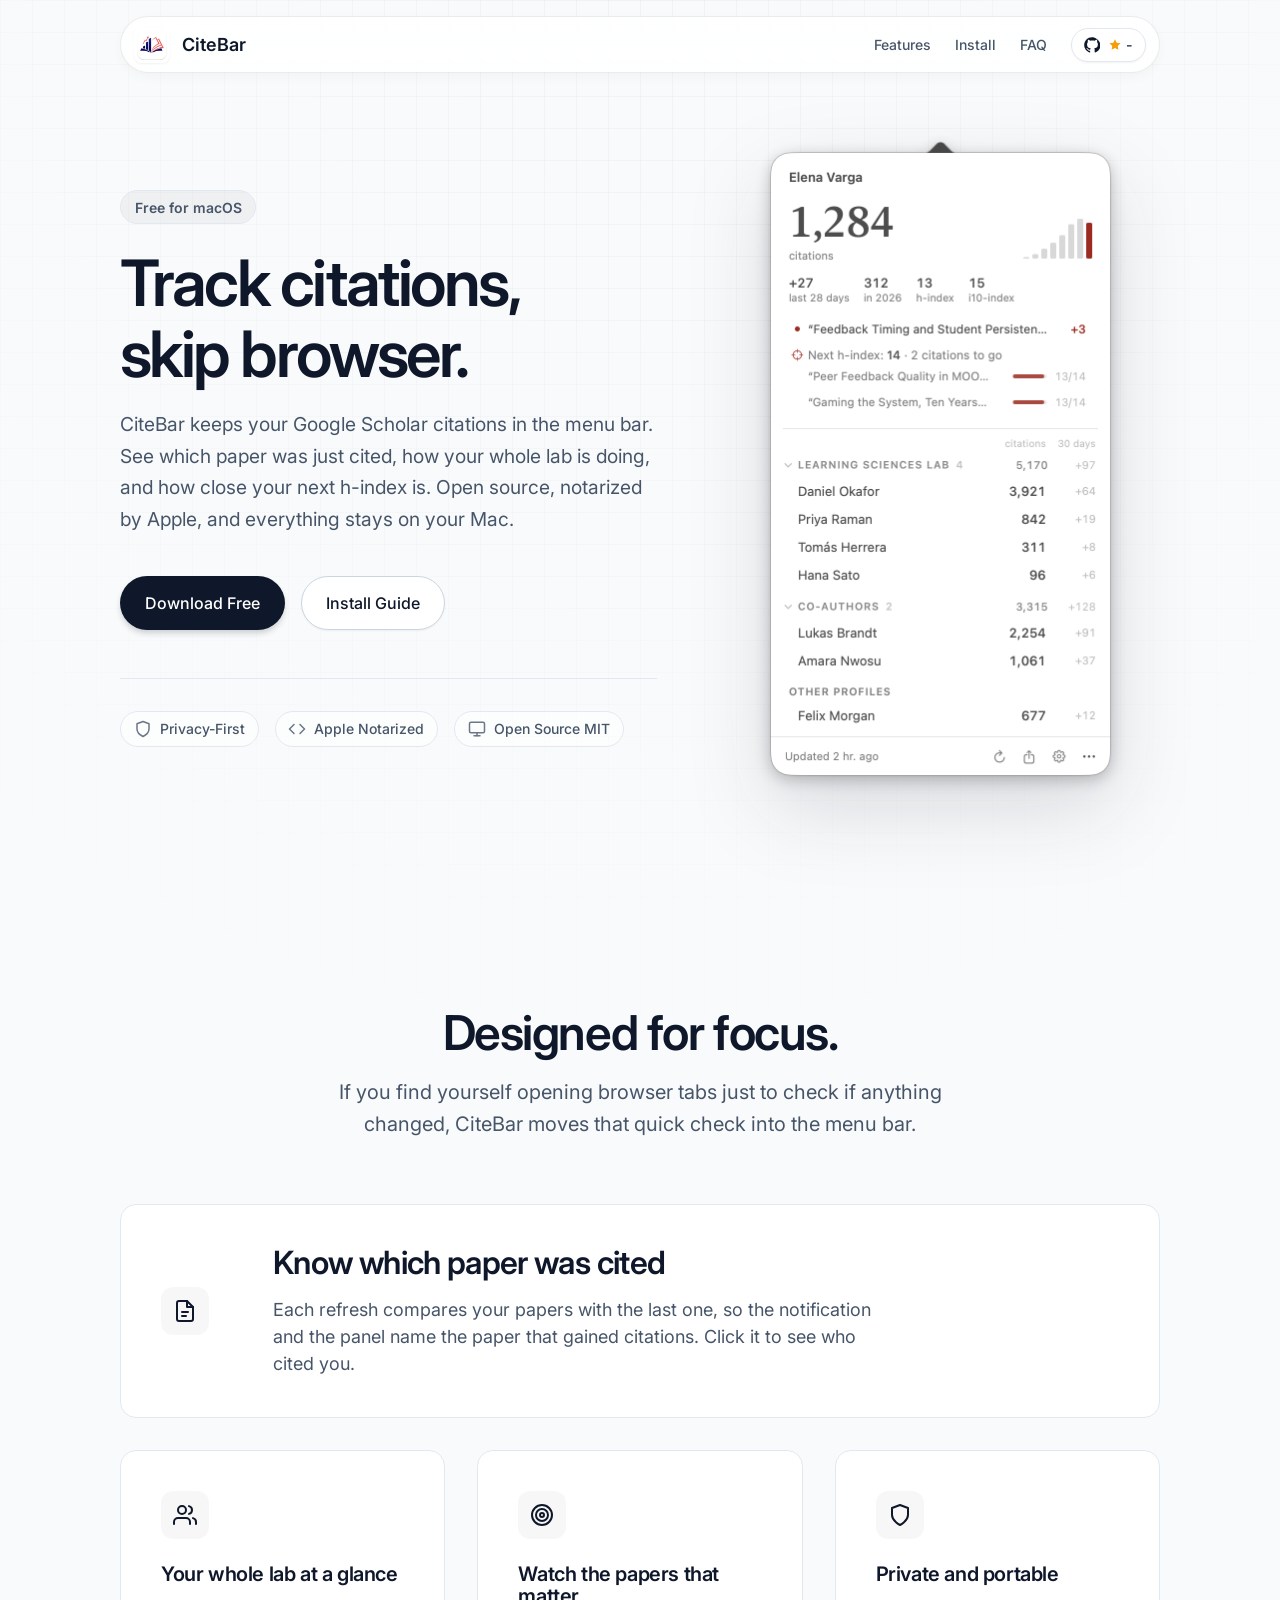
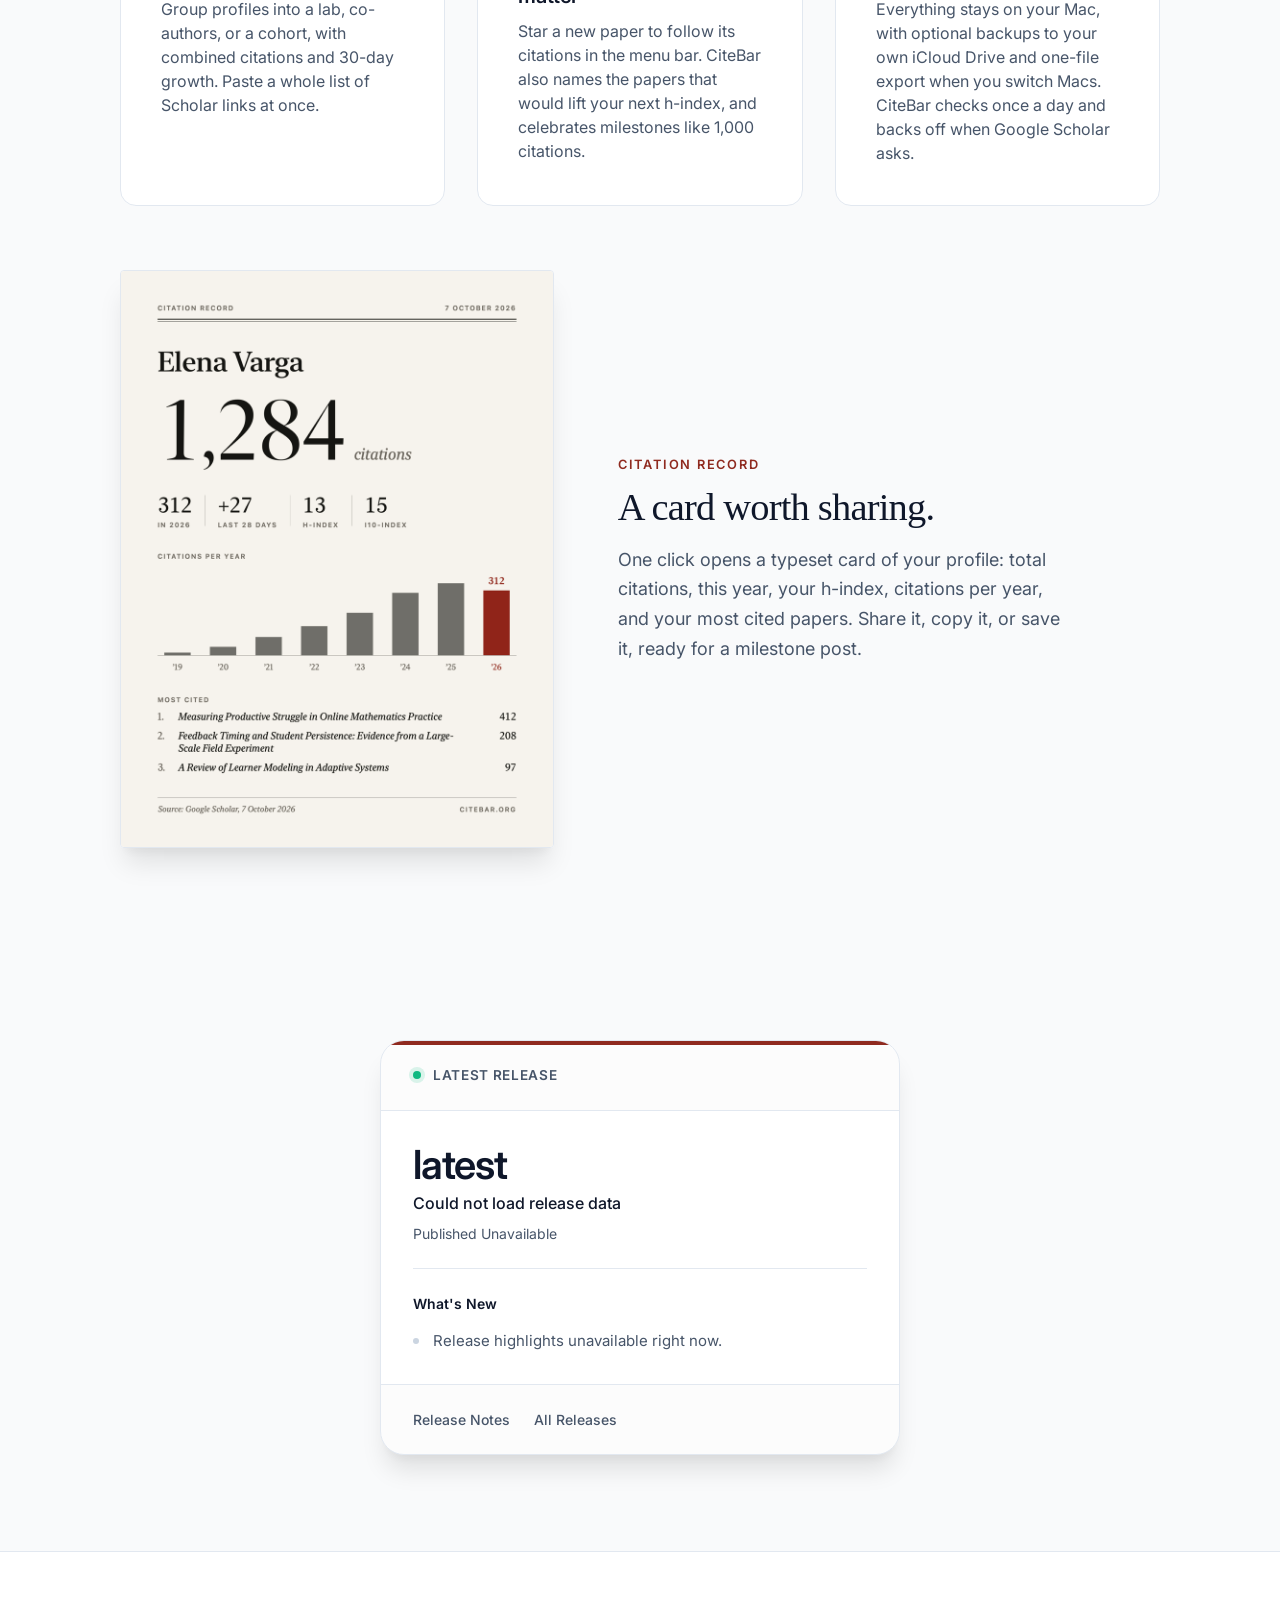
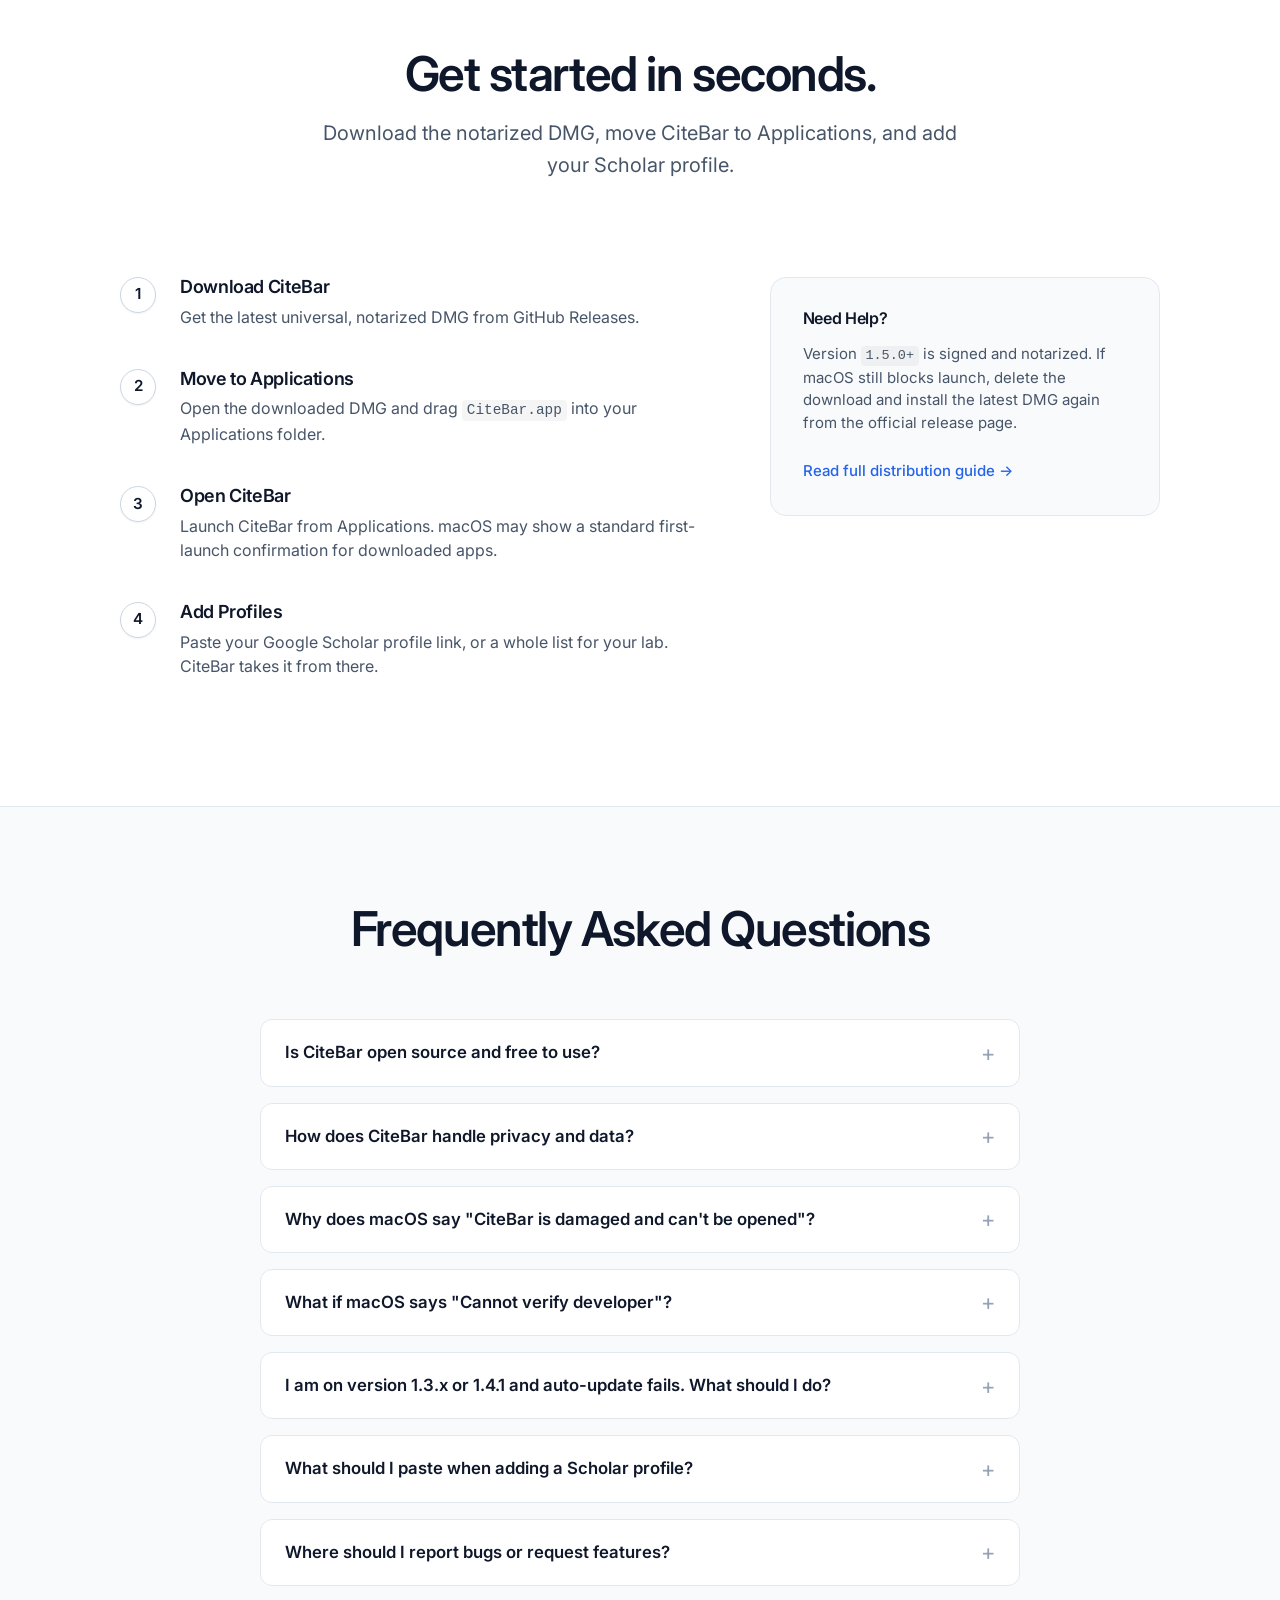
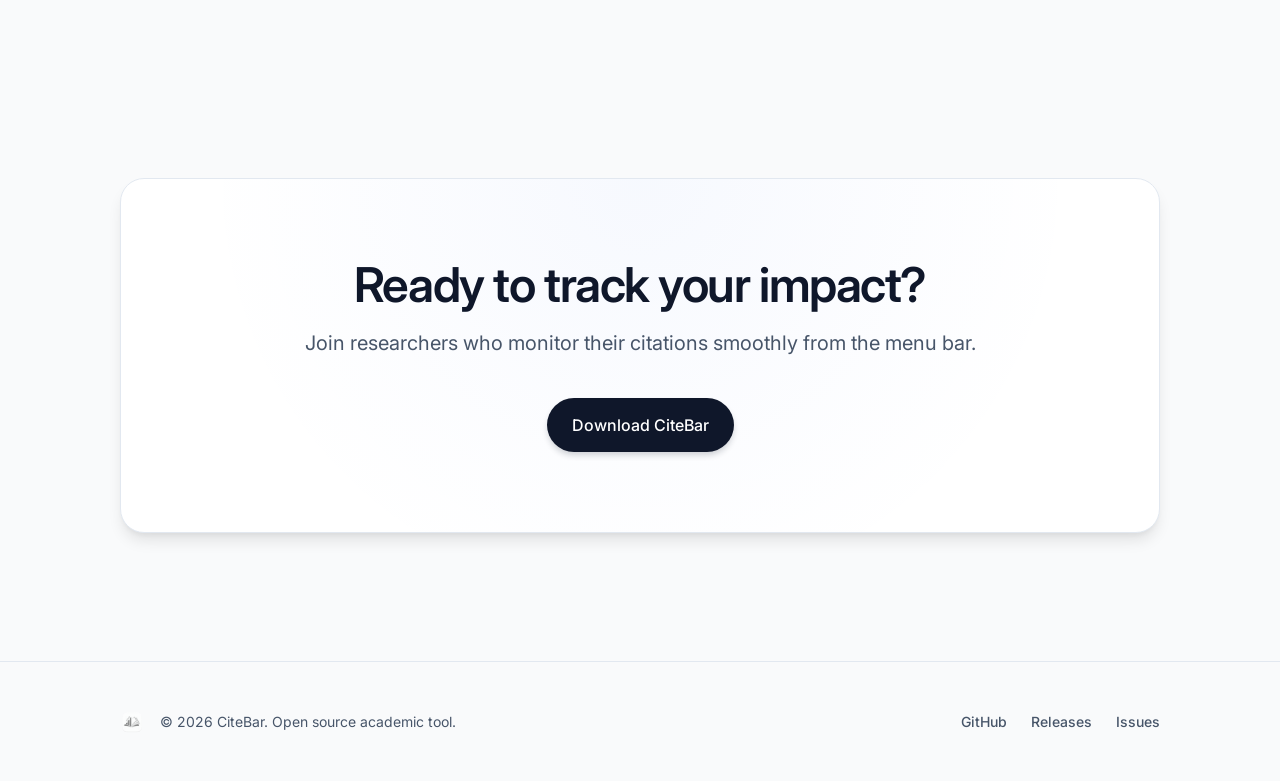
==== website/index.html @ 87c7cf8e "feat(papers): watch specific papers from a new Papers window Closes #20.  - Papers window (from the " ====
<!doctype html>
<html lang="en">
<head>
  <meta charset="utf-8">
  <meta name="viewport" content="width=device-width, initial-scale=1">
  <title>CiteBar | Google Scholar Citation Tracker for macOS</title>
  <meta name="description" content="CiteBar is a free, notarized macOS menu bar app for Google Scholar citations. See which paper was just cited, follow your whole lab, and watch your next h-index.">
  <meta name="keywords" content="CiteBar, Google Scholar, citation tracker, h-index, i10-index, macOS menu bar app, academic tool">
  <meta name="author" content="CiteBar Contributors">
  <meta name="robots" content="index,follow,max-image-preview:large">

  <!-- Google tag (gtag.js) -->
  <script async src="https://www.googletagmanager.com/gtag/js?id=G-MHC17M557L"></script>
  <script>
    window.dataLayer = window.dataLayer || [];
    function gtag(){dataLayer.push(arguments);}
    gtag('js', new Date());

    gtag('config', 'G-MHC17M557L');
  </script>

  <link rel="canonical" href="https://www.citebar.org/">

  <meta property="og:type" content="website">
  <meta property="og:title" content="CiteBar | Google Scholar Citation Tracker for macOS">
  <meta property="og:description" content="Your Google Scholar citations in the macOS menu bar: see which paper was just cited, follow your whole lab, and watch your next h-index. Free and open source.">
  <meta property="og:url" content="https://www.citebar.org/">
  <meta property="og:image" content="https://www.citebar.org/assets/logo-512.png">

  <meta name="twitter:card" content="summary_large_image">
  <meta name="twitter:title" content="CiteBar | Google Scholar Citation Tracker for macOS">
  <meta name="twitter:description" content="Your Google Scholar citations in the macOS menu bar: see which paper was just cited, follow your whole lab, and watch your next h-index. Free and open source.">
  <meta name="twitter:image" content="https://www.citebar.org/assets/logo-512.png">

  <link rel="icon" type="image/png" sizes="32x32" href="assets/logo-128.png">
  <link rel="apple-touch-icon" sizes="180x180" href="assets/logo-256.png">
  <link rel="manifest" href="site.webmanifest">

  <link rel="preconnect" href="https://fonts.googleapis.com">
  <link rel="preconnect" href="https://fonts.gstatic.com" crossorigin>
  <link href="https://fonts.googleapis.com/css2?family=Inter:wght@400;500;600;700&display=swap" rel="stylesheet">
  <link rel="stylesheet" href="styles.css">

  <script type="application/ld+json">
  {
    "@context": "https://schema.org",
    "@type": "SoftwareApplication",
    "name": "CiteBar",
    "applicationCategory": "BusinessApplication",
    "operatingSystem": "macOS 13.0+",
    "description": "A free, notarized macOS menu bar app for Google Scholar citations: per-paper citation alerts, lab groups, h-index progress, and a shareable citation record.",
    "softwareVersion": "Dynamic (latest release)",
    "downloadUrl": "https://github.com/hichipli/CiteBar/releases/latest",
    "offers": {
      "@type": "Offer",
      "price": "0",
      "priceCurrency": "USD"
    },
    "url": "https://www.citebar.org/",
    "sameAs": [
      "https://github.com/hichipli/CiteBar"
    ]
  }
  </script>

  <script type="application/ld+json">
  {
    "@context": "https://schema.org",
    "@type": "FAQPage",
    "mainEntity": [
      {
        "@type": "Question",
        "name": "Is CiteBar open source and free to use?",
        "acceptedAnswer": {
          "@type": "Answer",
          "text": "Yes. CiteBar is open source under the MIT License and free to use."
        }
      },
      {
        "@type": "Question",
        "name": "How does CiteBar handle privacy and data?",
        "acceptedAnswer": {
          "@type": "Answer",
          "text": "Current releases store settings and citation history locally on your Mac and do not send telemetry to CiteBar servers."
        }
      },
      {
        "@type": "Question",
        "name": "Why does macOS show 'CiteBar is damaged and can't be opened'?",
        "acceptedAnswer": {
          "@type": "Answer",
        "text": "CiteBar 1.5.0 and later are signed with Apple Developer ID and notarized by Apple. If you see this warning, delete the download and install the latest release from the official GitHub Releases page."
        }
      },
      {
        "@type": "Question",
        "name": "What if macOS says 'Cannot verify developer'?",
        "acceptedAnswer": {
          "@type": "Answer",
        "text": "Current releases should show a verified Developer ID prompt. If macOS cannot verify the developer, make sure you downloaded version 1.5.0 or later from the official GitHub Releases page."
        }
      },
      {
        "@type": "Question",
        "name": "What if I am on 1.3.x or 1.4.1 and auto-update fails?",
        "acceptedAnswer": {
          "@type": "Answer",
        "text": "Manually install the latest DMG once. After moving to a current release, automatic updates should work normally."
        }
      },
      {
        "@type": "Question",
        "name": "What should I paste when adding a Scholar profile?",
        "acceptedAnswer": {
          "@type": "Answer",
          "text": "Paste the full public Google Scholar profile URL. It can be your profile or any other public profile you want to track. Display name is optional and can be filled automatically."
        }
      },
      {
        "@type": "Question",
        "name": "Where should I report bugs or request features?",
        "acceptedAnswer": {
          "@type": "Answer",
          "text": "Use GitHub Issues at https://github.com/hichipli/CiteBar/issues/new/choose and include macOS version, CiteBar version, and screenshots when possible."
        }
      }
    ]
  }
  </script>
</head>
<body data-owner="hichipli" data-repo="CiteBar">

  <header class="site-header">
    <div class="header-container">
      <a class="brand" href="#top" aria-label="CiteBar home">
        <img src="assets/logo-128.png" alt="CiteBar logo" width="36" height="36">
        <span class="brand-text">CiteBar</span>
      </a>
      <nav class="site-nav" aria-label="Primary">
        <a class="nav-link" href="#features">Features</a>
        <a class="nav-link" href="#install">Install</a>
        <a class="nav-link" href="#faq">FAQ</a>
        <a id="github-stars" class="github-stars" href="https://github.com/hichipli/CiteBar" target="_blank" rel="noreferrer" aria-label="GitHub stars">
          <svg class="github-icon" viewBox="0 0 24 24" aria-hidden="true" focusable="false">
            <path d="M12 .3C5.5.3.3 5.6.3 12.1c0 5.2 3.4 9.6 8.1 11.2.6.1.8-.3.8-.6v-2.2c-3.3.7-4-1.6-4-1.6-.5-1.4-1.3-1.7-1.3-1.7-1.1-.8.1-.8.1-.8 1.2.1 1.9 1.3 1.9 1.3 1.1 1.8 2.8 1.3 3.5 1 .1-.8.4-1.3.8-1.6-2.7-.3-5.6-1.4-5.6-6.2 0-1.4.5-2.5 1.3-3.4-.1-.3-.6-1.6.1-3.3 0 0 1.1-.4 3.5 1.3 1-.3 2.1-.4 3.2-.4s2.1.1 3.2.4c2.4-1.7 3.5-1.3 3.5-1.3.7 1.7.2 3 .1 3.3.8.9 1.3 2 1.3 3.4 0 4.8-2.9 5.9-5.6 6.2.4.4.8 1.1.8 2.2v3.2c0 .3.2.7.8.6 4.7-1.6 8.1-6 8.1-11.2C23.7 5.6 18.4.3 12 .3z"></path>
          </svg>
          <span class="stars-pill" aria-hidden="true">
            <svg class="star-icon" viewBox="0 0 24 24" focusable="false">
              <path d="M12 2.25l2.92 5.92 6.54.95-4.73 4.61 1.12 6.52L12 17.17l-5.85 3.08 1.12-6.52L2.54 9.12l6.54-.95L12 2.25z"></path>
            </svg>
            <strong id="github-stars-count">...</strong>
          </span>
        </a>
      </nav>
    </div>
  </header>

  <main id="top">
    <section class="hero section">
      <div class="section-inner">
        <div class="hero-inner">
          <div class="hero-content reveal">
            <div class="hero-badge">Free for macOS</div>
            <h1>Track citations,<br>skip browser.</h1>
            <p class="subhead">
              CiteBar keeps your Google Scholar citations in the menu bar. See which paper was just cited,
              how your whole lab is doing, and how close your next h-index is.
              Open source, notarized by Apple, and everything stays on your Mac.
            </p>
            <div class="hero-actions">
              <a id="download-button" class="btn btn-primary" href="https://github.com/hichipli/CiteBar/releases/latest">Download Free</a>
              <a class="btn btn-secondary" href="#install">Install Guide</a>
            </div>
            
            <div class="trust-indicators">
              <div class="trust-item">
                <svg viewBox="0 0 24 24" fill="none" stroke="currentColor" stroke-width="2" stroke-linecap="round" stroke-linejoin="round"><path d="M12 22s8-4 8-10V5l-8-3-8 3v7c0 6 8 10 8 10z"></path></svg>
                <span>Privacy-First</span>
              </div>
              <div class="trust-item">
                <svg viewBox="0 0 24 24" fill="none" stroke="currentColor" stroke-width="2" stroke-linecap="round" stroke-linejoin="round"><polyline points="16 18 22 12 16 6"></polyline><polyline points="8 6 2 12 8 18"></polyline></svg>
                <span>Apple Notarized</span>
              </div>
              <div class="trust-item">
                <svg viewBox="0 0 24 24" fill="none" stroke="currentColor" stroke-width="2" stroke-linecap="round" stroke-linejoin="round"><rect x="2" y="3" width="20" height="14" rx="2" ry="2"></rect><line x1="8" y1="21" x2="16" y2="21"></line><line x1="12" y1="17" x2="12" y2="21"></line></svg>
                <span>Open Source MIT</span>
              </div>
            </div>
          </div>

          <figure class="hero-shot reveal">
            <img src="assets/panel.png" width="411" height="694" alt="The CiteBar panel under the menu bar: a profile with 1,284 citations, citations per year, a newly cited paper, the two papers that would lift the h-index to 14, and a lab group with combined citations.">
          </figure>
        </div>
      </div>
    </section>

    <!-- features -->
    <section id="features" class="section">
      <div class="section-inner">
        <div class="section-header reveal">
          <h2 class="section-title">Designed for focus.</h2>
          <p class="section-desc">If you find yourself opening browser tabs just to check if anything changed, CiteBar moves that quick check into the menu bar.</p>
        </div>

        <div class="feature-grid">
          <div class="feature-box primary reveal">
            <div class="feature-icon">
              <svg viewBox="0 0 24 24" fill="none" stroke="currentColor" stroke-width="2" stroke-linecap="round" stroke-linejoin="round"><path d="M14 2H6a2 2 0 0 0-2 2v16a2 2 0 0 0 2 2h12a2 2 0 0 0 2-2V8z"></path><polyline points="14 2 14 8 20 8"></polyline><line x1="9" y1="13" x2="15" y2="13"></line><line x1="9" y1="17" x2="13" y2="17"></line></svg>
            </div>
            <div>
              <h3>Know which paper was cited</h3>
              <p>Each refresh compares your papers with the last one, so the notification and the panel name the paper that gained citations. Click it to see who cited you.</p>
            </div>
          </div>
          <div class="feature-box reveal">
            <div class="feature-icon">
              <svg viewBox="0 0 24 24" fill="none" stroke="currentColor" stroke-width="2" stroke-linecap="round" stroke-linejoin="round"><path d="M17 21v-2a4 4 0 0 0-4-4H5a4 4 0 0 0-4 4v2"></path><circle cx="9" cy="7" r="4"></circle><path d="M23 21v-2a4 4 0 0 0-3-3.87"></path><path d="M16 3.13a4 4 0 0 1 0 7.75"></path></svg>
            </div>
            <h3>Your whole lab at a glance</h3>
            <p>Group profiles into a lab, co-authors, or a cohort, with combined citations and 30-day growth. Paste a whole list of Scholar links at once.</p>
          </div>
          <div class="feature-box reveal">
            <div class="feature-icon">
              <svg viewBox="0 0 24 24" fill="none" stroke="currentColor" stroke-width="2" stroke-linecap="round" stroke-linejoin="round"><circle cx="12" cy="12" r="10"></circle><circle cx="12" cy="12" r="6"></circle><circle cx="12" cy="12" r="2"></circle></svg>
            </div>
            <h3>Watch the papers that matter</h3>
            <p>Star a new paper to follow its citations in the menu bar. CiteBar also names the papers that would lift your next h-index, and celebrates milestones like 1,000 citations.</p>
          </div>
          <div class="feature-box reveal">
            <div class="feature-icon">
              <svg viewBox="0 0 24 24" fill="none" stroke="currentColor" stroke-width="2" stroke-linecap="round" stroke-linejoin="round"><path d="M12 22s8-4 8-10V5l-8-3-8 3v7c0 6 8 10 8 10z"></path></svg>
            </div>
            <h3>Private and portable</h3>
            <p>Everything stays on your Mac, with optional backups to your own iCloud Drive and one-file export when you switch Macs. CiteBar checks once a day and backs off when Google Scholar asks.</p>
          </div>
        </div>

        <div class="showcase reveal">
          <img class="showcase-card" src="assets/stats-card.png" width="900" height="1200" alt="A Citation Record card: 1,284 citations, 312 in 2026, h-index 13, a citations-per-year chart, and the three most cited papers.">
          <div class="showcase-text">
            <p class="showcase-label">Citation Record</p>
            <h3>A card worth sharing.</h3>
            <p>One click opens a typeset card of your profile: total citations, this year, your h-index, citations per year, and your most cited papers. Share it, copy it, or save it, ready for a milestone post.</p>
          </div>
        </div>
      </div>
    </section>

    <!-- release -->
    <section id="release" class="section">
      <div class="section-inner release-section">
        <aside class="release-card reveal" aria-live="polite">
          <div class="card-header">
            <div class="status-dot"></div>
            <p class="card-label">Latest Release</p>
          </div>
          <div class="card-body">
            <h2 id="release-version" class="release-version">Loading...</h2>
            <p id="release-title" class="release-title">Fetching latest release notes...</p>
            <p class="release-date">Published <time id="release-date">Checking...</time></p>
            
            <div class="divider"></div>
            
            <p class="card-subtitle">What's New</p>
            <ul id="release-highlights" class="release-highlights">
              <li>Loading release highlights...</li>
            </ul>
          </div>
          <div class="card-footer">
            <a id="release-notes-link" class="link-muted" href="https://github.com/hichipli/CiteBar/releases/latest" target="_blank" rel="noreferrer">Release Notes</a>
            <a id="release-history-link" class="link-muted" href="https://github.com/hichipli/CiteBar/releases" target="_blank" rel="noreferrer">All Releases</a>
          </div>
        </aside>
      </div>
    </section>

    <!-- install -->
    <section id="install" class="section section-gray">
      <div class="section-inner">
        <div class="section-header reveal">
          <h2 class="section-title">Get started in seconds.</h2>
          <p class="section-desc">Download the notarized DMG, move CiteBar to Applications, and add your Scholar profile.</p>
        </div>

        <div class="install-container reveal">
          <div class="install-steps">
            <div class="step">
              <div class="step-num">1</div>
              <div class="step-content">
                <h4>Download CiteBar</h4>
                <p>Get the latest universal, notarized DMG from GitHub Releases.</p>
              </div>
            </div>
            <div class="step">
              <div class="step-num">2</div>
              <div class="step-content">
                <h4>Move to Applications</h4>
                <p>Open the downloaded DMG and drag <code>CiteBar.app</code> into your Applications folder.</p>
              </div>
            </div>
            <div class="step">
              <div class="step-num">3</div>
              <div class="step-content">
                <h4>Open CiteBar</h4>
                <p>Launch CiteBar from Applications. macOS may show a standard first-launch confirmation for downloaded apps.</p>
              </div>
            </div>
            <div class="step">
              <div class="step-num">4</div>
              <div class="step-content">
                <h4>Add Profiles</h4>
                <p>Paste your Google Scholar profile link, or a whole list for your lab. CiteBar takes it from there.</p>
              </div>
            </div>
          </div>
          
          <div class="install-help">
            <h4>Need Help?</h4>
            <p>Version <code>1.5.0+</code> is signed and notarized. If macOS still blocks launch, delete the download and install the latest DMG again from the official release page.</p>
            <a href="https://github.com/hichipli/CiteBar/blob/main/DISTRIBUTION.md" target="_blank" rel="noreferrer" class="link-arrow">Read full distribution guide <span>→</span></a>
          </div>
        </div>
      </div>
    </section>

    <!-- faq -->
    <section id="faq" class="section">
      <div class="section-inner">
        <div class="section-header reveal">
          <h2 class="section-title">Frequently Asked Questions</h2>
        </div>
        
        <div class="faq-list reveal">
          <details class="faq-item" name="faq">
            <summary>Is CiteBar open source and free to use?</summary>
            <div class="faq-content">
              <p>Yes. CiteBar is completely open source on <a href="https://github.com/hichipli/CiteBar" target="_blank" rel="noreferrer">GitHub</a> under the MIT License, and it is free to use forever.</p>
            </div>
          </details>

          <details class="faq-item" name="faq">
            <summary>How does CiteBar handle privacy and data?</summary>
            <div class="faq-content">
              <p>Your data stays on your device. Settings and citation history are stored locally on your Mac, and the app never sends telemetry or tracking data to any CiteBar servers.</p>
            </div>
          </details>

          <details class="faq-item" name="faq">
            <summary>Why does macOS say "CiteBar is damaged and can't be opened"?</summary>
            <div class="faq-content">
              <p>CiteBar <code>1.5.0+</code> is signed with Apple Developer ID and notarized by Apple. If you see this warning on a current release, delete the downloaded DMG and install the latest release again from the official GitHub Releases page. Older pre-<code>1.5.0</code> builds may show this warning on newer macOS versions.</p>
            </div>
          </details>

          <details class="faq-item" name="faq">
            <summary>What if macOS says "Cannot verify developer"?</summary>
            <div class="faq-content">
              <p>Current releases should show a verified Developer ID prompt. If macOS cannot verify the developer, make sure you downloaded CiteBar <code>1.5.0+</code> from the official GitHub Releases page.</p>
            </div>
          </details>

          <details class="faq-item" name="faq">
            <summary>I am on version 1.3.x or 1.4.1 and auto-update fails. What should I do?</summary>
            <div class="faq-content">
              <p>Manually download and install the latest DMG from GitHub this one time. After you have upgraded to a current release, the in-app automatic update feature should work normally for future releases.</p>
            </div>
          </details>

          <details class="faq-item" name="faq">
            <summary>What should I paste when adding a Scholar profile?</summary>
            <div class="faq-content">
              <p>Paste the full, public Google Scholar profile URL. For example: <code>https://scholar.google.com/citations?user=XXXXXXX</code>. It can be your own profile or any other public profile you wish to track.</p>
            </div>
          </details>

          <details class="faq-item" name="faq">
            <summary>Where should I report bugs or request features?</summary>
            <div class="faq-content">
              <p>Please use <a href="https://github.com/hichipli/CiteBar/issues/new/choose" target="_blank" rel="noreferrer">GitHub Issues</a> to report any problems or suggest new ideas. Be sure to include your macOS version and CiteBar version when reporting bugs.</p>
            </div>
          </details>
        </div>
      </div>
    </section>

    <section class="cta-section reveal">
      <div class="section-inner">
        <div class="cta-inner">
          <h2>Ready to track your impact?</h2>
          <p>Join researchers who monitor their citations smoothly from the menu bar.</p>
          <a id="download-button-secondary" class="btn btn-primary" href="https://github.com/hichipli/CiteBar/releases/latest">Download CiteBar</a>
        </div>
      </div>
    </section>
  </main>

  <footer class="site-footer">
    <div class="footer-inner">
      <div class="footer-left">
        <img src="assets/logo-128.png" alt="" width="24" height="24">
        <p>© <span id="year"></span> CiteBar. Open source academic tool.</p>
      </div>
      <div class="footer-links">
        <a href="https://github.com/hichipli/CiteBar" target="_blank" rel="noreferrer">GitHub</a>
        <a href="https://github.com/hichipli/CiteBar/releases" target="_blank" rel="noreferrer">Releases</a>
        <a href="https://github.com/hichipli/CiteBar/issues" target="_blank" rel="noreferrer">Issues</a>
      </div>
    </div>
  </footer>

  <script src="app.js" defer></script>
</body>
</html>
---- website/styles.css ----
:root {
  --bg-base: #f9fafb;
  --bg-surface: #ffffff;
  --bg-surface-hover: #f1f5f9;
  
  --text-primary: #0f172a;
  --text-secondary: #475569;
  --text-tertiary: #94a3b8;
  
  --border: #e2e8f0;
  --border-strong: #cbd5e1;
  
  --accent: #0f172a;
  --accent-hover: #334155;
  --accent-blue: #2563eb;
  
  --shadow-sm: 0 1px 2px 0 rgba(0, 0, 0, 0.05);
  --shadow-md: 0 4px 6px -1px rgba(0, 0, 0, 0.1), 0 2px 4px -1px rgba(0, 0, 0, 0.06);
  --shadow-lg: 0 10px 15px -3px rgba(0, 0, 0, 0.1), 0 4px 6px -2px rgba(0, 0, 0, 0.05);
  --shadow-float: 0 20px 25px -5px rgba(0, 0, 0, 0.1), 0 10px 10px -5px rgba(0, 0, 0, 0.04);
  
  --radius-sm: 8px;
  --radius-md: 12px;
  --radius-lg: 16px;
  --radius-xl: 24px;
  --radius-full: 9999px;
  
  --container: min(1040px, calc(100% - 2rem));
  --font-sans: 'Inter', -apple-system, BlinkMacSystemFont, "Segoe UI", Roboto, Helvetica, Arial, sans-serif;
}

* {
  box-sizing: border-box;
  margin: 0;
  padding: 0;
}

html {
  scroll-behavior: smooth;
  font-family: var(--font-sans);
  background-color: var(--bg-base);
  color: var(--text-primary);
  -webkit-font-smoothing: antialiased;
  -moz-osx-font-smoothing: grayscale;
}

body {
  min-height: 100vh;
  overflow-x: hidden;
  position: relative;
  line-height: 1.5;
}

/* Background Mesh Detail */
body::before {
  content: '';
  position: absolute;
  top: 0;
  left: 0;
  right: 0;
  height: 1200px; /* Covers top portion seamlessly */
  background-image: 
    linear-gradient(to right, rgba(0, 0, 0, 0.03) 1px, transparent 1px),
    linear-gradient(to bottom, rgba(0, 0, 0, 0.03) 1px, transparent 1px);
  background-size: 32px 32px;
  mask-image: radial-gradient(circle at center top, black 0%, transparent 80%);
  -webkit-mask-image: radial-gradient(circle at center top, black 0%, transparent 80%);
  z-index: -1;
  pointer-events: none;
}

/* Typography */
h1, h2, h3, h4 {
  font-weight: 600;
  letter-spacing: -0.02em;
  line-height: 1.1;
  color: var(--text-primary);
}

h1 {
  font-size: clamp(2.5rem, 5vw, 4.5rem);
  letter-spacing: -0.04em;
  margin-bottom: 1.25rem;
}

h2 {
  font-size: clamp(2rem, 4vw, 3rem);
  letter-spacing: -0.03em;
}

h3 {
  font-size: 1.25rem;
}

h4 {
  font-size: 1rem;
  font-weight: 600;
}

p {
  color: var(--text-secondary);
}

a {
  color: var(--accent-blue);
  text-decoration: none;
  transition: color 0.2s;
}

a:hover {
  color: #1d4ed8;
}

/* Header */
.site-header {
  position: sticky;
  top: 1rem;
  z-index: 100;
  width: 100%;
  display: flex;
  justify-content: center;
}

.header-container {
  display: flex;
  align-items: center;
  justify-content: space-between;
  width: var(--container);
  background: rgba(255, 255, 255, 0.85);
  backdrop-filter: blur(12px);
  -webkit-backdrop-filter: blur(12px);
  border: 1px solid rgba(0,0,0,0.08);
  padding: 0.6rem 0.8rem;
  border-radius: var(--radius-full);
  box-shadow: 0 4px 12px rgba(0,0,0,0.03);
}

.brand {
  display: flex;
  align-items: center;
  gap: 0.75rem;
  color: var(--text-primary);
  font-weight: 600;
  font-size: 1.125rem;
}

.brand img {
  border-radius: 8px;
  box-shadow: var(--shadow-sm);
}

.site-nav {
  display: flex;
  align-items: center;
  gap: 1.5rem;
}

.nav-link {
  color: var(--text-secondary);
  font-size: 0.875rem;
  font-weight: 500;
}

.nav-link:hover {
  color: var(--text-primary);
}

.github-stars {
  display: flex;
  align-items: center;
  gap: 0.5rem;
  background: var(--bg-surface);
  border: 1px solid var(--border);
  padding: 0.35rem 0.75rem;
  border-radius: var(--radius-full);
  color: var(--text-primary);
  font-size: 0.875rem;
  font-weight: 500;
  box-shadow: var(--shadow-sm);
  transition: border-color 0.2s;
}

.github-stars:hover {
  border-color: var(--border-strong);
  color: var(--text-primary);
}

.github-icon {
  width: 16px;
  height: 16px;
  fill: currentColor;
}

.stars-pill {
  display: flex;
  align-items: center;
  gap: 0.25rem;
  color: var(--text-secondary);
}

.star-icon {
  width: 14px;
  height: 14px;
  fill: #f59e0b;
}

/* Sections */
.section {
  padding: 6rem 0;
  width: 100%;
}

.section-inner {
  width: var(--container);
  margin: 0 auto;
}

.section-gray {
  background: var(--bg-surface);
  border-top: 1px solid var(--border);
  border-bottom: 1px solid var(--border);
}

.section-header {
  text-align: center;
  margin-bottom: 4rem;
  max-width: 640px;
  margin-left: auto;
  margin-right: auto;
}

.section-desc {
  font-size: 1.25rem;
  margin-top: 1rem;
  line-height: 1.6;
}

/* Hero */
.hero {
  padding-top: 4rem;
  padding-bottom: 6rem;
}

.hero-inner {
  display: grid;
  grid-template-columns: 1.1fr 0.9fr;
  gap: 4rem;
  align-items: center;
}

.hero-badge {
  display: inline-block;
  padding: 0.35rem 0.85rem;
  background: rgba(0, 0, 0, 0.04);
  border-radius: var(--radius-full);
  font-size: 0.875rem;
  font-weight: 600;
  color: var(--text-secondary);
  margin-bottom: 1.5rem;
  border: 1px solid var(--border);
}

.subhead {
  font-size: 1.2rem;
  line-height: 1.65;
  margin-bottom: 2.5rem;
  max-width: 540px;
}

.hero-actions {
  display: flex;
  gap: 1rem;
  margin-bottom: 3rem;
}

/* Buttons */
.btn {
  display: inline-flex;
  align-items: center;
  justify-content: center;
  padding: 0.875rem 1.5rem;
  border-radius: var(--radius-full);
  font-size: 1rem;
  font-weight: 500;
  cursor: pointer;
  transition: all 0.2s;
}

.btn-primary {
  background: var(--accent);
  color: #fff;
  border: 1px solid transparent;
  box-shadow: 0 4px 6px -1px rgba(15, 23, 42, 0.2);
}

.btn-primary:hover {
  background: var(--accent-hover);
  color: #fff;
  transform: translateY(-1px);
  box-shadow: 0 6px 10px -1px rgba(15, 23, 42, 0.25);
}

.btn-secondary {
  background: var(--bg-surface);
  color: var(--text-primary);
  border: 1px solid var(--border-strong);
  box-shadow: var(--shadow-sm);
}

.btn-secondary:hover {
  background: var(--bg-surface-hover);
  color: var(--text-primary);
}

/* Trust Indicators */
.trust-indicators {
  display: flex;
  gap: 1rem;
  border-top: 1px solid var(--border);
  padding-top: 2rem;
  flex-wrap: wrap;
}

.trust-item {
  display: flex;
  align-items: center;
  gap: 0.5rem;
  color: var(--text-secondary);
  font-size: 0.875rem;
  font-weight: 500;
  background: rgba(255, 255, 255, 0.5);
  border: 1px solid var(--border);
  padding: 0.4rem 0.8rem;
  border-radius: var(--radius-full);
}

.trust-item svg {
  width: 18px;
  height: 18px;
  opacity: 0.8;
}

/* Release Card */
.release-card {
  background: var(--bg-surface);
  border: 1px solid var(--border);
  border-radius: var(--radius-xl);
  box-shadow: var(--shadow-float);
  overflow: hidden;
  display: flex;
  flex-direction: column;
  position: relative;
}

.release-card::after {
  content: '';
  position: absolute;
  top: 0; left: 0; right: 0;
  height: 4px;
  background: #8f2a1f;
}

.card-header {
  padding: 1.5rem 2rem;
  border-bottom: 1px solid var(--border);
  display: flex;
  align-items: center;
  gap: 0.75rem;
  background: rgba(0,0,0,0.01);
}

.status-dot {
  width: 8px;
  height: 8px;
  background: #10b981;
  border-radius: 50%;
  box-shadow: 0 0 0 4px rgba(16, 185, 129, 0.15);
}

.card-label {
  font-weight: 600;
  font-size: 0.85rem;
  color: var(--text-secondary);
  text-transform: uppercase;
  letter-spacing: 0.05em;
}

.card-body {
  padding: 2rem;
}

.release-version {
  font-size: 2.5rem;
  margin-bottom: 0.25rem;
}

.release-title {
  color: var(--text-primary);
  font-weight: 500;
  margin-bottom: 0.5rem;
}

.release-date {
  font-size: 0.875rem;
}

.divider {
  height: 1px;
  background: var(--border);
  margin: 1.5rem 0;
}

.card-subtitle {
  font-weight: 600;
  font-size: 0.875rem;
  color: var(--text-primary);
  margin-bottom: 1rem;
}

.release-highlights {
  list-style: none;
  display: flex;
  flex-direction: column;
  gap: 0.75rem;
}

.release-highlights li {
  position: relative;
  padding-left: 1.25rem;
  font-size: 0.9375rem;
  color: var(--text-secondary);
  line-height: 1.5;
}

.release-highlights li::before {
  content: "";
  position: absolute;
  left: 0;
  top: 0.5rem;
  width: 6px;
  height: 6px;
  background: var(--border-strong);
  border-radius: 50%;
}

.card-footer {
  padding: 1.5rem 2rem;
  background: rgba(0,0,0,0.01);
  border-top: 1px solid var(--border);
  display: flex;
  gap: 1.5rem;
}

.link-muted {
  color: var(--text-secondary);
  font-size: 0.875rem;
  font-weight: 500;
}

.link-muted:hover {
  color: var(--text-primary);
}

/* Features */
.feature-grid {
  display: grid;
  grid-template-columns: repeat(3, 1fr);
  gap: 2rem;
}

.feature-box {
  background: var(--bg-surface);
  border: 1px solid var(--border);
  border-radius: var(--radius-lg);
  padding: 2.5rem;
  transition: transform 0.2s, box-shadow 0.2s, border-color 0.2s;
}

.feature-box:hover {
  transform: translateY(-4px);
  box-shadow: var(--shadow-lg);
  border-color: var(--border-strong);
}

.feature-box.primary {
  grid-column: 1 / -1;
  display: flex;
  align-items: center;
  gap: 4rem;
}

.feature-box.primary .feature-icon {
  margin-bottom: 0;
  flex-shrink: 0;
}

.feature-box.primary h3 {
  font-size: 2rem;
  margin-bottom: 1rem;
}

.feature-box.primary p {
  font-size: 1.125rem;
  max-width: 600px;
}

.feature-icon {
  width: 48px;
  height: 48px;
  background: rgba(0,0,0,0.03);
  border-radius: 12px;
  display: flex;
  align-items: center;
  justify-content: center;
  margin-bottom: 1.5rem;
  color: var(--text-primary);
}

.feature-icon svg {
  width: 24px;
  height: 24px;
}

.feature-box:not(.primary) h3 {
  margin-bottom: 0.75rem;
}

/* Install Steps */
.install-container {
  display: grid;
  grid-template-columns: 1.5fr 1fr;
  gap: 4rem;
  padding: 2rem 0;
}

.install-steps {
  display: flex;
  flex-direction: column;
  gap: 2.5rem;
}

.step {
  display: flex;
  gap: 1.5rem;
}

.step-num {
  width: 36px;
  height: 36px;
  background: var(--bg-surface);
  color: var(--text-primary);
  border: 1px solid var(--border-strong);
  border-radius: 50%;
  display: flex;
  align-items: center;
  justify-content: center;
  font-weight: 600;
  flex-shrink: 0;
  font-size: 0.95rem;
  box-shadow: var(--shadow-sm);
}

.step-content h4 {
  font-size: 1.125rem;
  margin-bottom: 0.5rem;
  color: var(--text-primary);
}

.step-content p {
  color: var(--text-secondary);
}

/* Elegant macOS Terminal Box */
.terminal-box {
  margin-top: 1.25rem;
  background: #1e1e1e;
  border-radius: var(--radius-md);
  box-shadow: 0 10px 30px rgba(0,0,0,0.15), inset 0 1px 0 rgba(255,255,255,0.1);
  overflow: hidden;
  font-family: ui-monospace, SFMono-Regular, Menlo, Monaco, Consolas, monospace;
}

.terminal-header {
  background: #2d2d2d;
  padding: 0.75rem 1rem;
  display: flex;
  gap: 0.5rem;
  border-bottom: 1px solid #111;
}

.mac-btn {
  width: 12px;
  height: 12px;
  border-radius: 50%;
}

.mac-btn.close { background: #ff5f56; }
.mac-btn.min { background: #ffbd2e; }
.mac-btn.max { background: #27c93f; }

.terminal-body {
  padding: 1rem 1.25rem 1.25rem;
  display: flex;
  align-items: center;
  flex-wrap: wrap;
  gap: 0.75rem;
}

.terminal-body .prompt {
  color: #10b981;
  font-weight: 600;
  user-select: none;
}

.terminal-body code {
  color: #f8fafc;
  font-size: 0.9rem;
  background: transparent;
  padding: 0;
  border: none;
  flex: 1;
  min-width: 200px;
  word-break: break-all;
}

.copy-btn {
  display: inline-flex;
  align-items: center;
  gap: 0.4rem;
  background: rgba(255,255,255,0.1);
  border: 1px solid rgba(255,255,255,0.15);
  color: #fff;
  padding: 0.4rem 0.75rem;
  border-radius: 6px;
  font-size: 0.85rem;
  font-weight: 500;
  cursor: pointer;
  transition: all 0.2s;
  font-family: var(--font-sans);
}

.copy-btn svg {
  width: 14px;
  height: 14px;
}

.copy-btn:hover {
  background: rgba(255,255,255,0.2);
  border-color: rgba(255,255,255,0.3);
}

.copy-btn.copied {
  color: #10b981;
  border-color: rgba(16, 185, 129, 0.4);
  background: rgba(16, 185, 129, 0.1);
}

.copy-text-success {
  display: none;
}

.copy-btn.copied .copy-text-default {
  display: none;
}

.copy-btn.copied .copy-text-success {
  display: inline;
}

.copy-status {
  font-size: 0.8rem;
  color: #10b981;
  margin-top: 0.5rem;
  min-height: 1.2rem;
  padding-left: 0.25rem;
}

.install-help {
  background: var(--bg-base);
  border: 1px solid var(--border);
  border-radius: var(--radius-lg);
  padding: 2rem;
  height: fit-content;
}

.install-help h4 {
  margin-bottom: 1rem;
}

.install-help p {
  font-size: 0.9375rem;
  margin-bottom: 1.5rem;
}

.link-arrow {
  display: inline-flex;
  align-items: center;
  gap: 0.25rem;
  font-weight: 500;
  font-size: 0.9375rem;
}

.link-arrow span {
  transition: transform 0.2s;
}

.link-arrow:hover span {
  transform: translateX(4px);
}

/* FAQ Details */
.faq-list {
  max-width: 760px;
  margin: 0 auto;
  display: flex;
  flex-direction: column;
  gap: 1rem;
}

.faq-item {
  background: var(--bg-surface);
  border: 1px solid var(--border);
  border-radius: var(--radius-md);
  overflow: hidden;
  transition: box-shadow 0.2s, border-color 0.2s;
}

.faq-item:hover {
  box-shadow: var(--shadow-sm);
  border-color: var(--border-strong);
}

.faq-item summary {
  padding: 1.25rem 1.5rem;
  font-size: 1.05rem;
  font-weight: 600;
  color: var(--text-primary);
  cursor: pointer;
  list-style: none;
  position: relative;
  display: flex;
  align-items: center;
  justify-content: space-between;
}

.faq-item summary::-webkit-details-marker {
  display: none;
}

.faq-item summary::after {
  content: "+";
  font-size: 1.4rem;
  color: var(--text-tertiary);
  font-weight: 400;
  transition: transform 0.2s;
  line-height: 1;
}

.faq-item[open] summary::after {
  transform: rotate(45deg);
}

.faq-content {
  padding: 0 1.5rem 1.25rem;
  color: var(--text-secondary);
  font-size: 0.95rem;
  line-height: 1.65;
}

.faq-content p {
  margin-bottom: 0.75rem;
}

.faq-content p:last-child {
  margin-bottom: 0;
}

code {
  font-family: ui-monospace, SFMono-Regular, Menlo, Consolas, monospace;
  background: rgba(0, 0, 0, 0.04);
  padding: 0.15rem 0.3rem;
  border-radius: 4px;
  font-size: 0.9em;
}

/* CTA */
.cta-section {
  padding: 6rem 0;
  text-align: center;
}

.cta-inner {
  background: var(--bg-surface);
  border: 1px solid var(--border);
  border-radius: var(--radius-xl);
  padding: 5rem 2rem;
  box-shadow: var(--shadow-lg);
  background-image: radial-gradient(circle at top, rgba(37, 99, 235, 0.04) 0%, transparent 70%);
}

.cta-inner h2 {
  margin-bottom: 1rem;
}

.cta-inner p {
  font-size: 1.25rem;
  margin-bottom: 2.5rem;
}

/* Footer */
.site-footer {
  border-top: 1px solid var(--border);
  padding: 3rem 0;
  margin-top: 2rem;
}

.footer-inner {
  width: var(--container);
  margin: 0 auto;
  display: flex;
  justify-content: space-between;
  align-items: center;
  flex-wrap: wrap;
  gap: 1rem;
}

.footer-left {
  display: flex;
  align-items: center;
  gap: 1rem;
  color: var(--text-secondary);
  font-size: 0.875rem;
}

.footer-left img {
  opacity: 0.5;
  filter: grayscale(100%);
}

.footer-links {
  display: flex;
  gap: 1.5rem;
}

.footer-links a {
  color: var(--text-secondary);
  font-size: 0.875rem;
  font-weight: 500;
}

.footer-links a:hover {
  color: var(--text-primary);
}

/* Animations */
.reveal {
  opacity: 0;
  transform: translateY(16px);
  animation: revealIn 0.8s cubic-bezier(0.16, 1, 0.3, 1) forwards;
}

.reveal:nth-child(2) { animation-delay: 0.1s; }
.reveal:nth-child(3) { animation-delay: 0.2s; }
.reveal:nth-child(4) { animation-delay: 0.3s; }

@keyframes revealIn {
  to {
    opacity: 1;
    transform: translateY(0);
  }
}

/* Responsive */
@media (max-width: 980px) {
  .hero-inner {
    grid-template-columns: 1fr;
    text-align: center;
  }
  
  .subhead {
    margin-left: auto;
    margin-right: auto;
  }
  
  .hero-actions {
    justify-content: center;
  }
  
  .trust-indicators {
    justify-content: center;
  }
  
  .release-card {
    max-width: 500px;
    margin: 0 auto;
    text-align: left;
  }
  
  .feature-grid {
    grid-template-columns: 1fr;
  }
  
  .feature-box.primary {
    flex-direction: column;
    text-align: center;
    gap: 2rem;
  }
  
  .feature-box.primary .feature-icon {
    margin: 0 auto;
  }
  
  .install-container {
    grid-template-columns: 1fr;
  }
}

@media (max-width: 640px) {
  .site-header {
    top: 0;
  }
  
  .header-container {
    border-radius: 0;
    border-left: none;
    border-right: none;
    border-top: none;
    width: 100%;
  }
  
  .site-nav {
    gap: 0.5rem;
  }
  
  .nav-link {
    display: none;
  }
  
  .footer-inner {
    flex-direction: column;
    text-align: center;
  }
  
  .trust-indicators {
    flex-direction: column;
    gap: 1rem;
    align-items: center;
  }
  
  h1 {
    font-size: 2.25rem;
  }
  
  .hero-inner {
    gap: 2rem;
  }
  
  .card-body {
    padding: 1.5rem;
  }
  
  .card-header, .card-footer {
    padding: 1.25rem 1.5rem;
  }
}

/* Product screenshot in the hero */
.hero-shot {
  display: flex;
  justify-content: center;
}

.hero-shot img {
  width: min(100%, 411px);
  height: auto;
  filter: drop-shadow(0 30px 40px rgba(15, 23, 42, 0.14));
}

/* Citation Record showcase */
.showcase {
  display: grid;
  grid-template-columns: 0.8fr 1fr;
  gap: 4rem;
  align-items: center;
  margin-top: 4rem;
}

.showcase-card {
  width: 100%;
  height: auto;
  border-radius: 4px;
  box-shadow: var(--shadow-float);
  border: 1px solid var(--border);
}

.showcase-label {
  font-size: 0.8rem;
  font-weight: 600;
  letter-spacing: 0.14em;
  text-transform: uppercase;
  color: #8f2a1f;
  margin-bottom: 0.75rem;
}

.showcase-text h3 {
  font-family: "New York", "Iowan Old Style", Georgia, serif;
  font-weight: 500;
  font-size: clamp(1.75rem, 3vw, 2.5rem);
  margin-bottom: 1rem;
}

.showcase-text p:not(.showcase-label) {
  font-size: 1.125rem;
  line-height: 1.65;
  max-width: 460px;
}

.release-section {
  display: flex;
  justify-content: center;
}

.release-section .release-card {
  width: min(100%, 520px);
}

@media (max-width: 980px) {
  .showcase {
    grid-template-columns: 1fr;
    gap: 2.5rem;
  }

  .showcase-card {
    max-width: 420px;
    margin: 0 auto;
  }

  .showcase-text {
    text-align: center;
  }

  .showcase-text p:not(.showcase-label) {
    margin: 0 auto;
  }
}
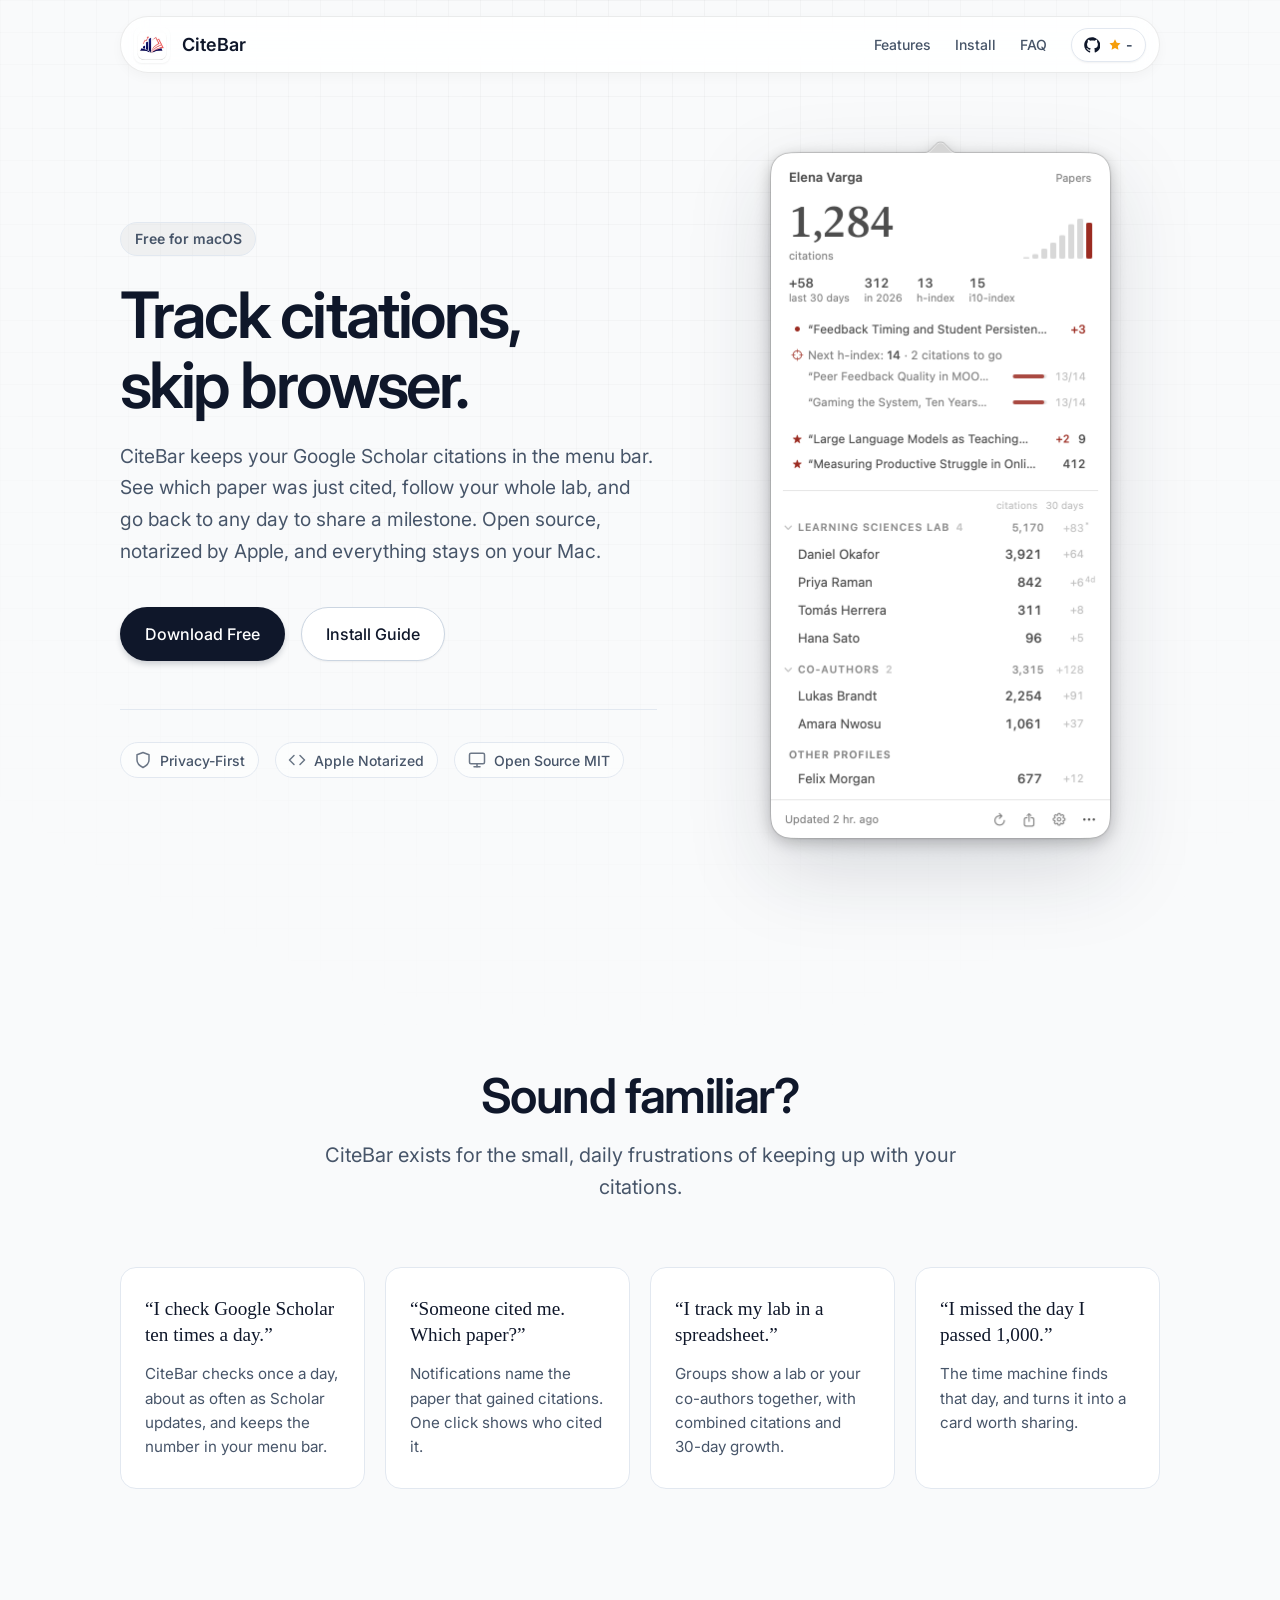
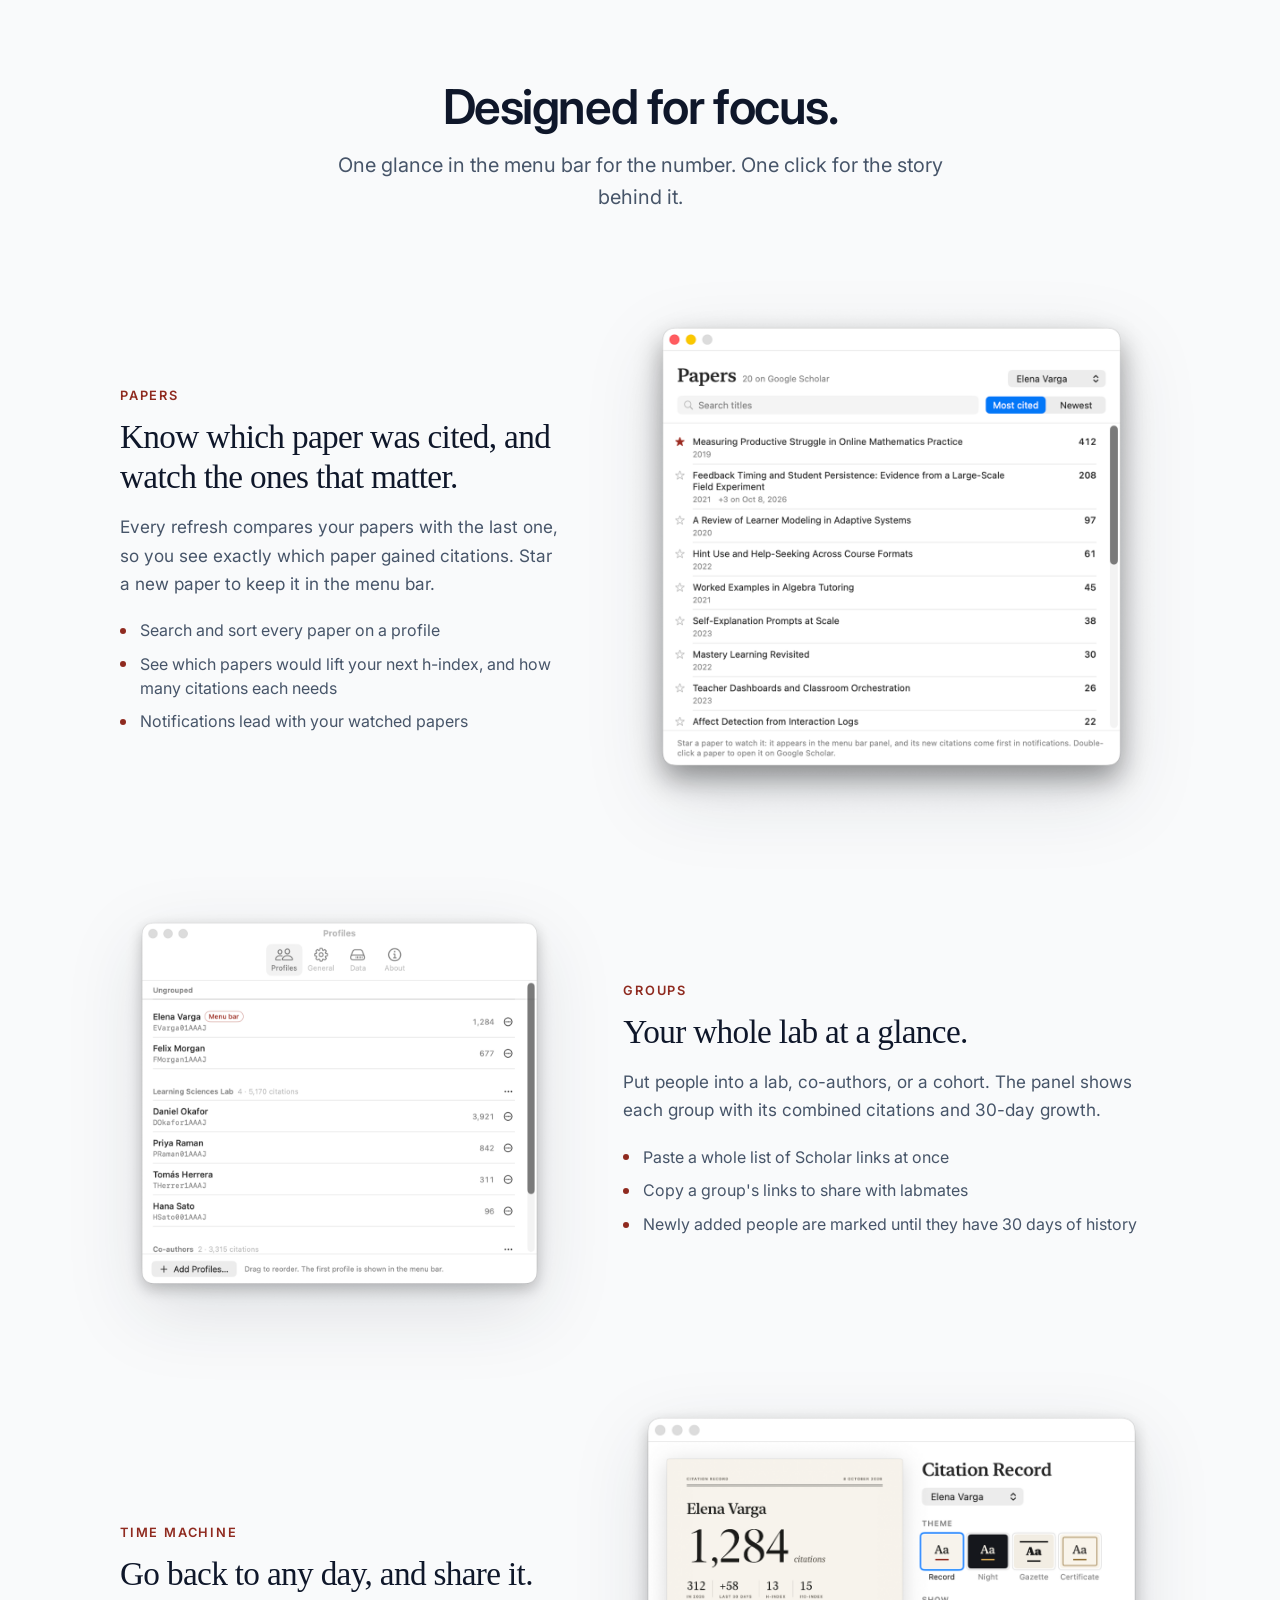
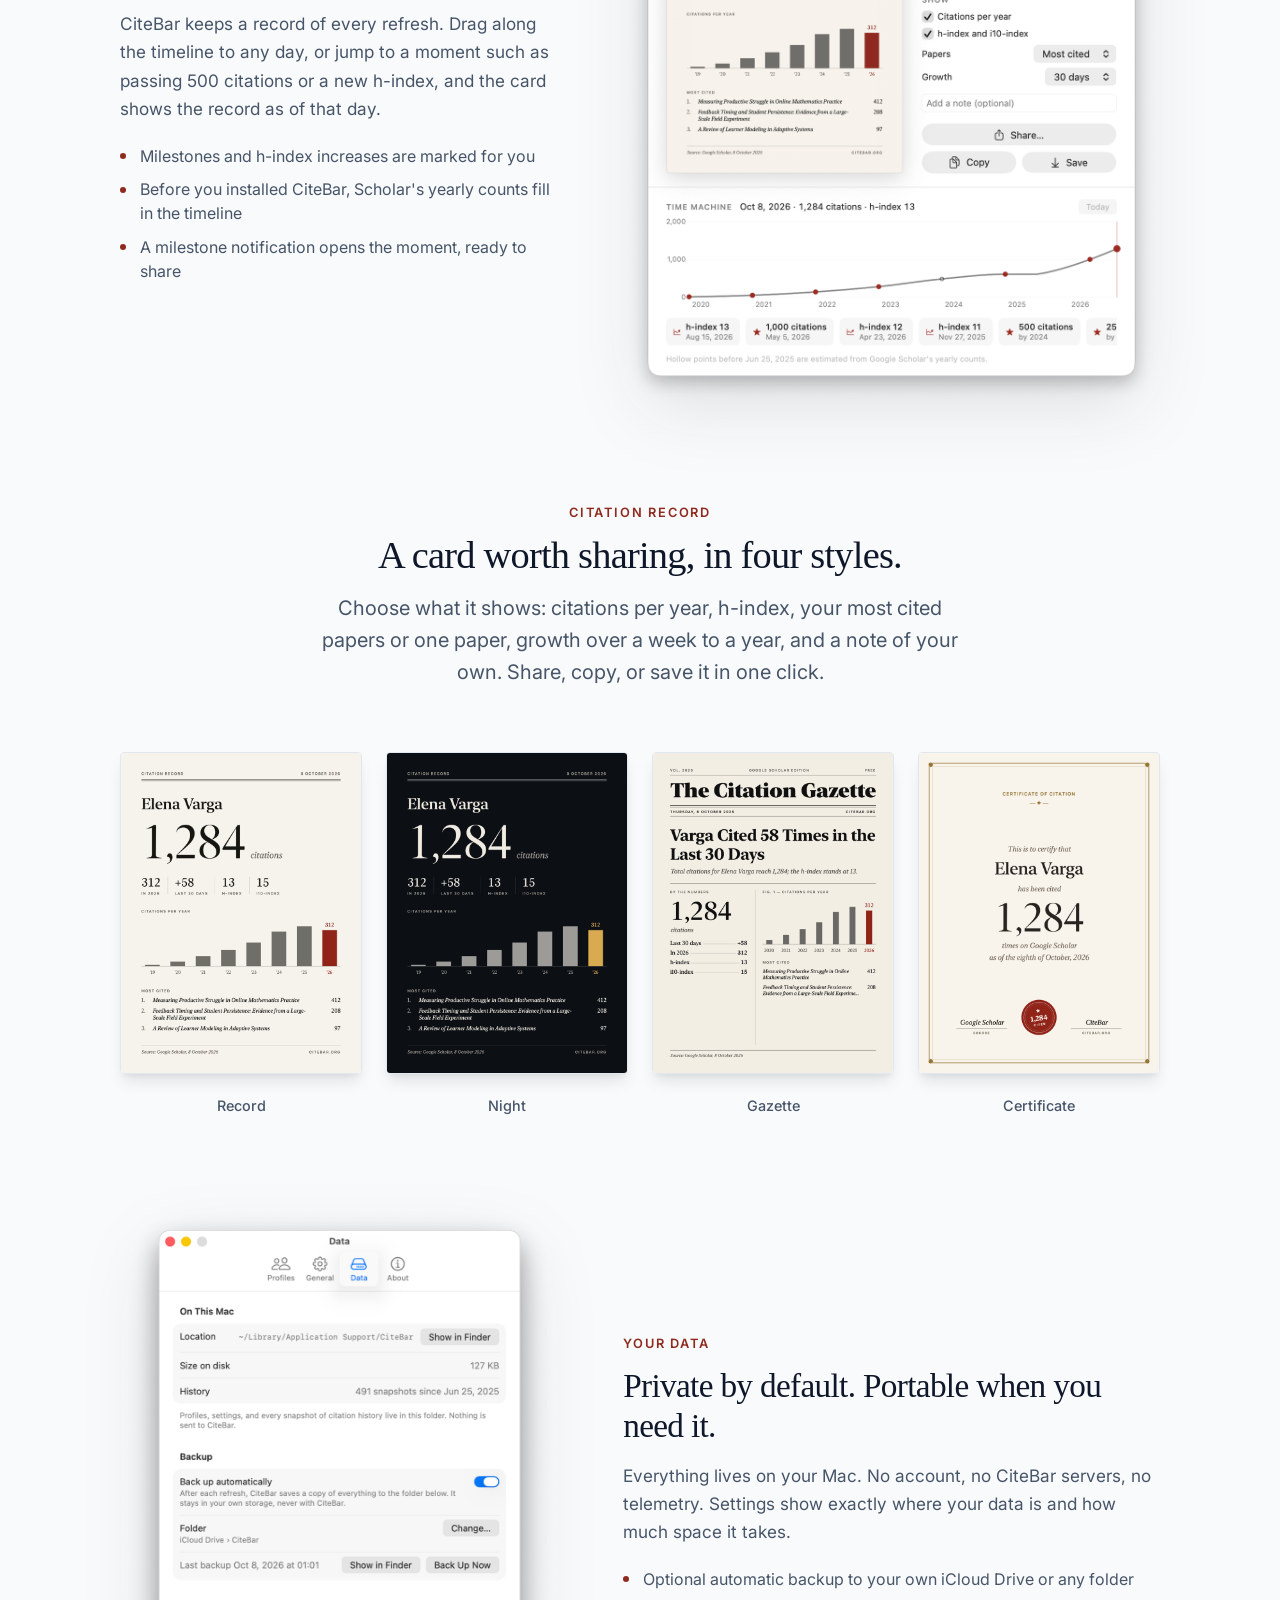
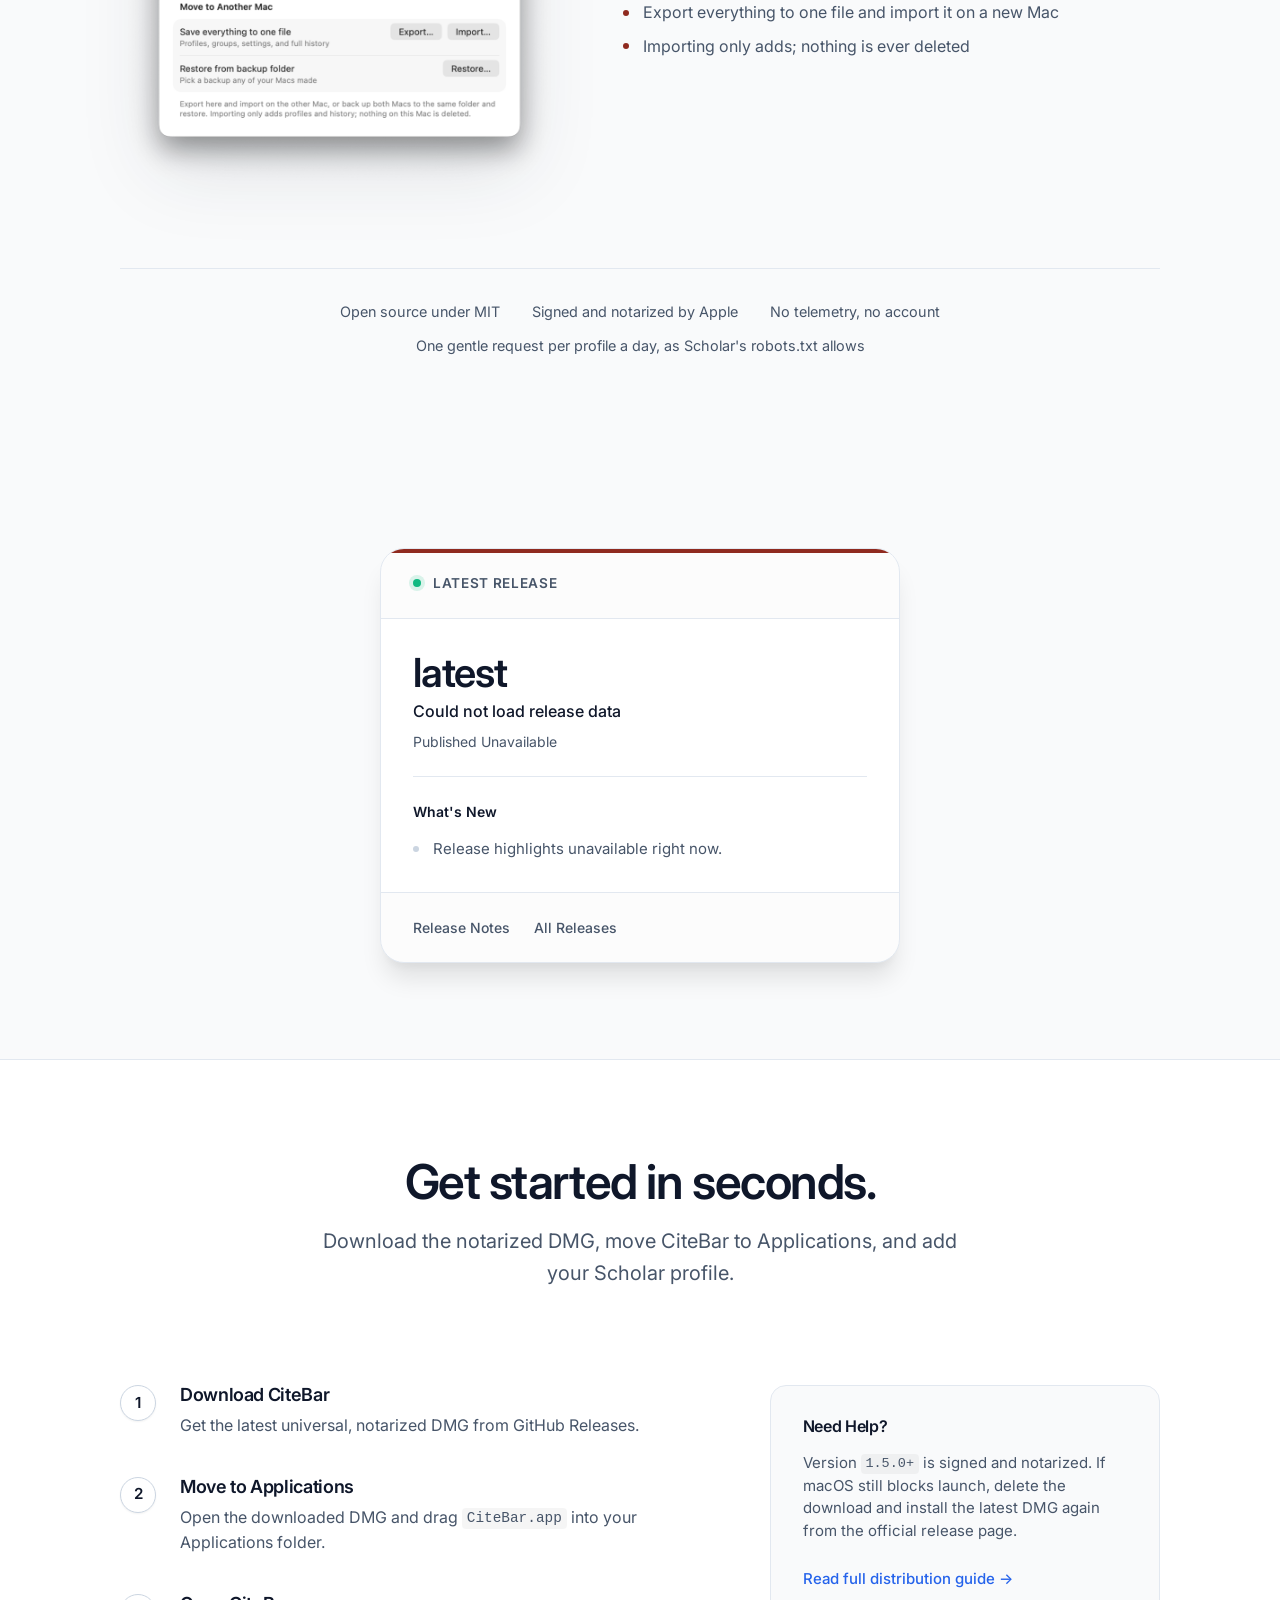
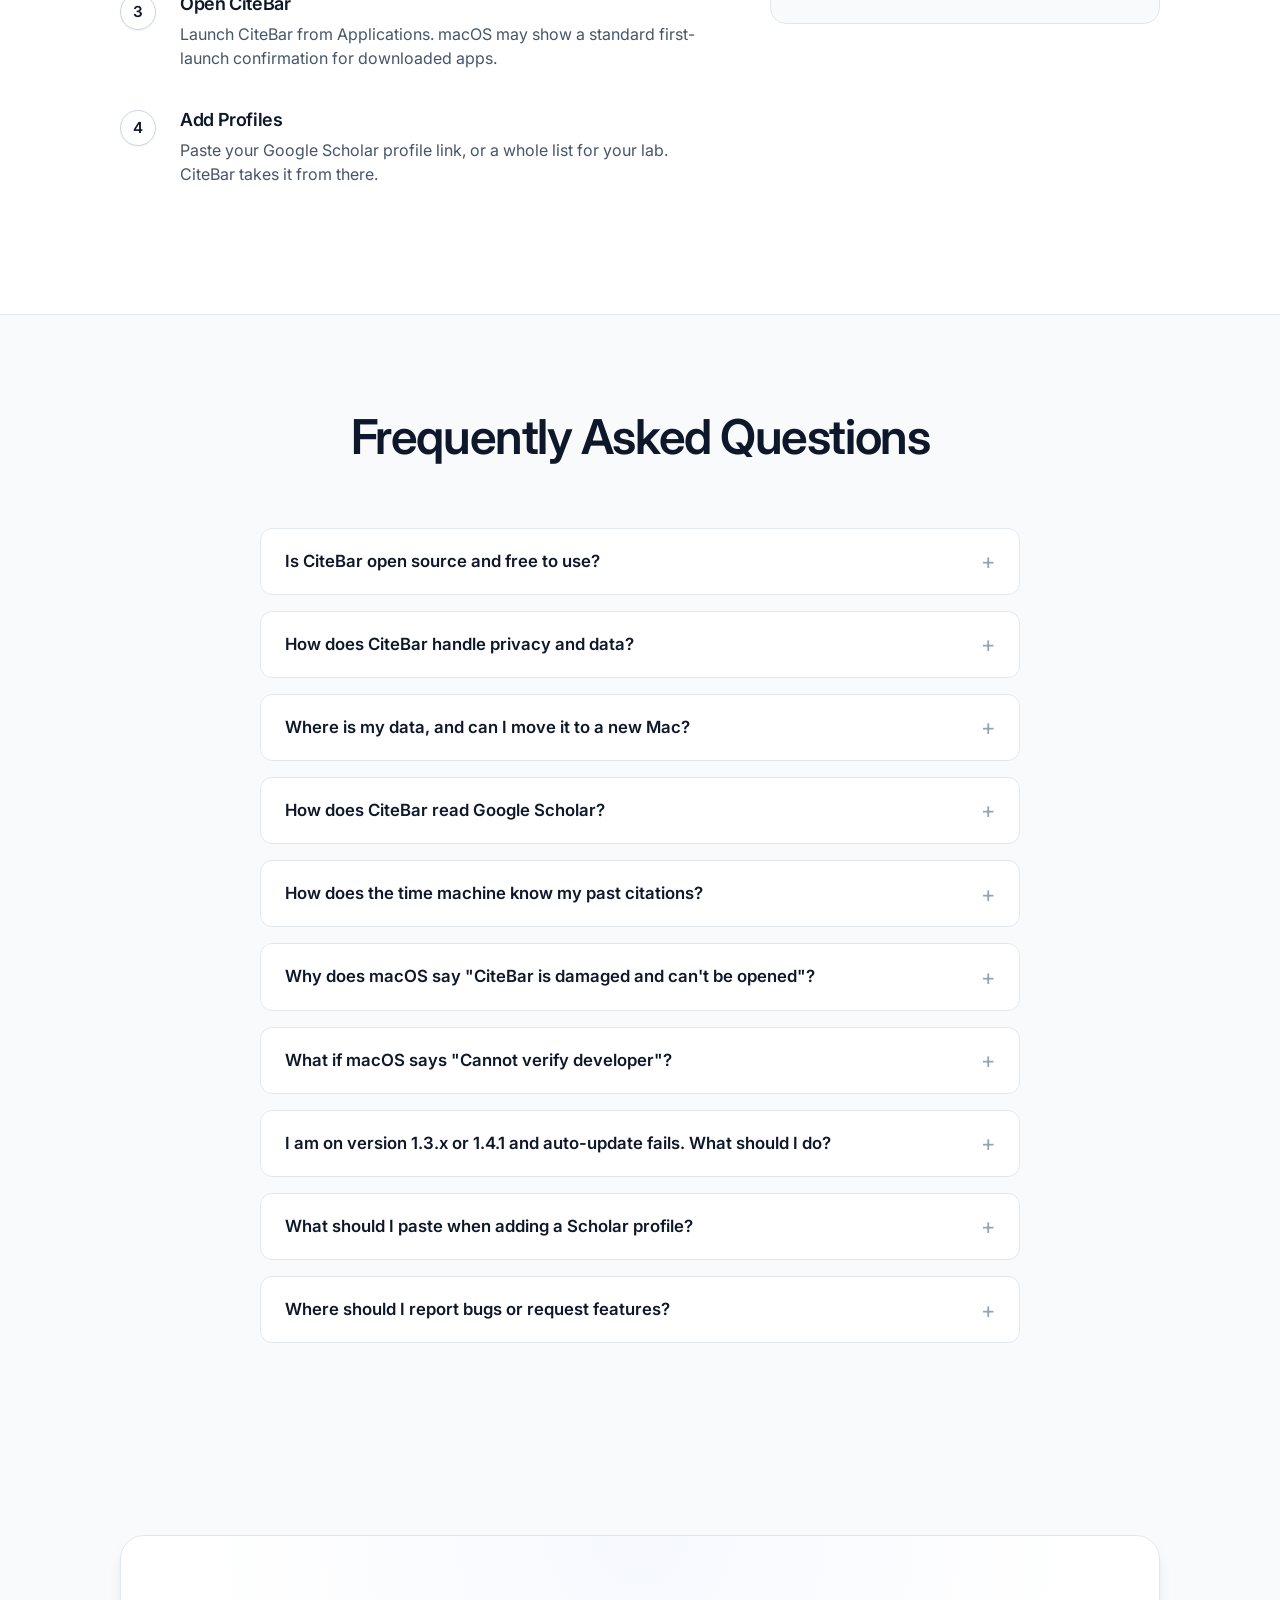
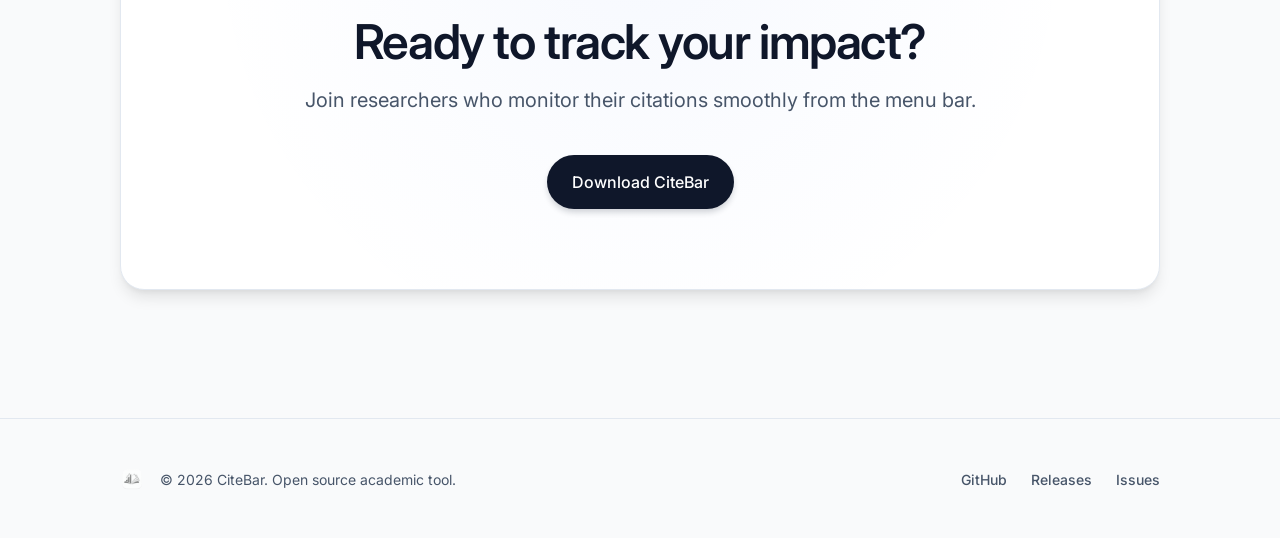
==== commit c160e6b2: "docs(site): rebuild the website around real screenshots and everyday frustrations Adds a 'Sound fami" ====
--- a/website/index.html
+++ b/website/index.html
@@ -4,7 +4,7 @@
   <meta charset="utf-8">
   <meta name="viewport" content="width=device-width, initial-scale=1">
   <title>CiteBar | Google Scholar Citation Tracker for macOS</title>
-  <meta name="description" content="CiteBar is a free, notarized macOS menu bar app for Google Scholar citations. See which paper was just cited, follow your whole lab, and watch your next h-index.">
+  <meta name="description" content="CiteBar is a free, notarized macOS menu bar app for Google Scholar citations. See which paper was just cited, follow your whole lab, and go back to any day to share a milestone.">
   <meta name="keywords" content="CiteBar, Google Scholar, citation tracker, h-index, i10-index, macOS menu bar app, academic tool">
   <meta name="author" content="CiteBar Contributors">
   <meta name="robots" content="index,follow,max-image-preview:large">
@@ -23,13 +23,13 @@
 
   <meta property="og:type" content="website">
   <meta property="og:title" content="CiteBar | Google Scholar Citation Tracker for macOS">
-  <meta property="og:description" content="Your Google Scholar citations in the macOS menu bar: see which paper was just cited, follow your whole lab, and watch your next h-index. Free and open source.">
+  <meta property="og:description" content="Your Google Scholar citations in the macOS menu bar: see which paper was just cited, follow your whole lab, and go back to any day to share a milestone. Free and open source.">
   <meta property="og:url" content="https://www.citebar.org/">
   <meta property="og:image" content="https://www.citebar.org/assets/logo-512.png">
 
   <meta name="twitter:card" content="summary_large_image">
   <meta name="twitter:title" content="CiteBar | Google Scholar Citation Tracker for macOS">
-  <meta name="twitter:description" content="Your Google Scholar citations in the macOS menu bar: see which paper was just cited, follow your whole lab, and watch your next h-index. Free and open source.">
+  <meta name="twitter:description" content="Your Google Scholar citations in the macOS menu bar: see which paper was just cited, follow your whole lab, and go back to any day to share a milestone. Free and open source.">
   <meta name="twitter:image" content="https://www.citebar.org/assets/logo-512.png">
 
   <link rel="icon" type="image/png" sizes="32x32" href="assets/logo-128.png">
@@ -164,7 +164,7 @@
             <h1>Track citations,<br>skip browser.</h1>
             <p class="subhead">
               CiteBar keeps your Google Scholar citations in the menu bar. See which paper was just cited,
-              how your whole lab is doing, and how close your next h-index is.
+              follow your whole lab, and go back to any day to share a milestone.
               Open source, notarized by Apple, and everything stays on your Mac.
             </p>
             <div class="hero-actions">
@@ -189,8 +189,36 @@
           </div>
 
           <figure class="hero-shot reveal">
-            <img src="assets/panel.png" width="411" height="694" alt="The CiteBar panel under the menu bar: a profile with 1,284 citations, citations per year, a newly cited paper, the two papers that would lift the h-index to 14, and a lab group with combined citations.">
+            <img src="assets/panel.png" width="412" height="759" alt="The CiteBar panel under the menu bar: a profile with 1,284 citations, citations per year, a newly cited paper, the two papers that would lift the h-index to 14, two watched papers, and a lab group with combined citations.">
           </figure>
+        </div>
+      </div>
+    </section>
+
+    <!-- pain points -->
+    <section id="why" class="section">
+      <div class="section-inner">
+        <div class="section-header reveal">
+          <h2 class="section-title">Sound familiar?</h2>
+          <p class="section-desc">CiteBar exists for the small, daily frustrations of keeping up with your citations.</p>
+        </div>
+        <div class="pain-grid reveal">
+          <div class="pain">
+            <p class="pain-quote">“I check Google Scholar ten times a day.”</p>
+            <p>CiteBar checks once a day, about as often as Scholar updates, and keeps the number in your menu bar.</p>
+          </div>
+          <div class="pain">
+            <p class="pain-quote">“Someone cited me. Which paper?”</p>
+            <p>Notifications name the paper that gained citations. One click shows who cited it.</p>
+          </div>
+          <div class="pain">
+            <p class="pain-quote">“I track my lab in a spreadsheet.”</p>
+            <p>Groups show a lab or your co-authors together, with combined citations and 30-day growth.</p>
+          </div>
+          <div class="pain">
+            <p class="pain-quote">“I missed the day I passed 1,000.”</p>
+            <p>The time machine finds that day, and turns it into a card worth sharing.</p>
+          </div>
         </div>
       </div>
     </section>
@@ -200,49 +228,96 @@
       <div class="section-inner">
         <div class="section-header reveal">
           <h2 class="section-title">Designed for focus.</h2>
-          <p class="section-desc">If you find yourself opening browser tabs just to check if anything changed, CiteBar moves that quick check into the menu bar.</p>
-        </div>
-
-        <div class="feature-grid">
-          <div class="feature-box primary reveal">
-            <div class="feature-icon">
-              <svg viewBox="0 0 24 24" fill="none" stroke="currentColor" stroke-width="2" stroke-linecap="round" stroke-linejoin="round"><path d="M14 2H6a2 2 0 0 0-2 2v16a2 2 0 0 0 2 2h12a2 2 0 0 0 2-2V8z"></path><polyline points="14 2 14 8 20 8"></polyline><line x1="9" y1="13" x2="15" y2="13"></line><line x1="9" y1="17" x2="13" y2="17"></line></svg>
-            </div>
-            <div>
-              <h3>Know which paper was cited</h3>
-              <p>Each refresh compares your papers with the last one, so the notification and the panel name the paper that gained citations. Click it to see who cited you.</p>
-            </div>
-          </div>
-          <div class="feature-box reveal">
-            <div class="feature-icon">
-              <svg viewBox="0 0 24 24" fill="none" stroke="currentColor" stroke-width="2" stroke-linecap="round" stroke-linejoin="round"><path d="M17 21v-2a4 4 0 0 0-4-4H5a4 4 0 0 0-4 4v2"></path><circle cx="9" cy="7" r="4"></circle><path d="M23 21v-2a4 4 0 0 0-3-3.87"></path><path d="M16 3.13a4 4 0 0 1 0 7.75"></path></svg>
-            </div>
-            <h3>Your whole lab at a glance</h3>
-            <p>Group profiles into a lab, co-authors, or a cohort, with combined citations and 30-day growth. Paste a whole list of Scholar links at once.</p>
-          </div>
-          <div class="feature-box reveal">
-            <div class="feature-icon">
-              <svg viewBox="0 0 24 24" fill="none" stroke="currentColor" stroke-width="2" stroke-linecap="round" stroke-linejoin="round"><circle cx="12" cy="12" r="10"></circle><circle cx="12" cy="12" r="6"></circle><circle cx="12" cy="12" r="2"></circle></svg>
-            </div>
-            <h3>Watch the papers that matter</h3>
-            <p>Star a new paper to follow its citations in the menu bar. CiteBar also names the papers that would lift your next h-index, and celebrates milestones like 1,000 citations.</p>
-          </div>
-          <div class="feature-box reveal">
-            <div class="feature-icon">
-              <svg viewBox="0 0 24 24" fill="none" stroke="currentColor" stroke-width="2" stroke-linecap="round" stroke-linejoin="round"><path d="M12 22s8-4 8-10V5l-8-3-8 3v7c0 6 8 10 8 10z"></path></svg>
-            </div>
-            <h3>Private and portable</h3>
-            <p>Everything stays on your Mac, with optional backups to your own iCloud Drive and one-file export when you switch Macs. CiteBar checks once a day and backs off when Google Scholar asks.</p>
-          </div>
-        </div>
-
-        <div class="showcase reveal">
-          <img class="showcase-card" src="assets/stats-card.png" width="900" height="1200" alt="A Citation Record card: 1,284 citations, 312 in 2026, h-index 13, a citations-per-year chart, and the three most cited papers.">
-          <div class="showcase-text">
-            <p class="showcase-label">Citation Record</p>
-            <h3>A card worth sharing.</h3>
-            <p>One click opens a typeset card of your profile: total citations, this year, your h-index, citations per year, and your most cited papers. Share it, copy it, or save it, ready for a milestone post.</p>
-          </div>
+          <p class="section-desc">One glance in the menu bar for the number. One click for the story behind it.</p>
+        </div>
+
+        <div class="feature-row reveal">
+          <div class="feature-text">
+            <p class="eyebrow">Papers</p>
+            <h3>Know which paper was cited, and watch the ones that matter.</h3>
+            <p>Every refresh compares your papers with the last one, so you see exactly which paper gained citations. Star a new paper to keep it in the menu bar.</p>
+            <ul class="feature-points">
+              <li>Search and sort every paper on a profile</li>
+              <li>See which papers would lift your next h-index, and how many citations each needs</li>
+              <li>Notifications lead with your watched papers</li>
+            </ul>
+          </div>
+          <img class="feature-shot" src="assets/papers.png" width="600" height="578" loading="lazy" alt="The Papers window: papers sorted by citations with years, a starred paper, and the latest gain on each.">
+        </div>
+
+        <div class="feature-row reverse reveal">
+          <div class="feature-text">
+            <p class="eyebrow">Groups</p>
+            <h3>Your whole lab at a glance.</h3>
+            <p>Put people into a lab, co-authors, or a cohort. The panel shows each group with its combined citations and 30-day growth.</p>
+            <ul class="feature-points">
+              <li>Paste a whole list of Scholar links at once</li>
+              <li>Copy a group's links to share with labmates</li>
+              <li>Newly added people are marked until they have 30 days of history</li>
+            </ul>
+          </div>
+          <img class="feature-shot" src="assets/profiles.png" width="550" height="507" loading="lazy" alt="Settings showing profiles in groups such as Learning Sciences Lab, with combined citations.">
+        </div>
+
+        <div class="feature-row reveal">
+          <div class="feature-text">
+            <p class="eyebrow">Time machine</p>
+            <h3>Go back to any day, and share it.</h3>
+            <p>CiteBar keeps a record of every refresh. Drag along the timeline to any day, or jump to a moment such as passing 500 citations or a new h-index, and the card shows the record as of that day.</p>
+            <ul class="feature-points">
+              <li>Milestones and h-index increases are marked for you</li>
+              <li>Before you installed CiteBar, Scholar's yearly counts fill in the timeline</li>
+              <li>A milestone notification opens the moment, ready to share</li>
+            </ul>
+          </div>
+          <img class="feature-shot" src="assets/studio.png" width="574" height="650" loading="lazy" alt="The Citation Record studio: a card preview, theme choices, options for what to show, and a time machine chart with milestones.">
+        </div>
+
+        <div class="gallery-block reveal">
+          <div class="section-header">
+            <p class="eyebrow">Citation Record</p>
+            <h3 class="gallery-title">A card worth sharing, in four styles.</h3>
+            <p class="section-desc">Choose what it shows: citations per year, h-index, your most cited papers or one paper, growth over a week to a year, and a note of your own. Share, copy, or save it in one click.</p>
+          </div>
+          <div class="gallery">
+            <figure>
+              <img src="assets/card-record.png" width="375" height="500" loading="lazy" alt="Record card: ivory paper, a serif citation count, citations per year, and the most cited papers.">
+              <figcaption>Record</figcaption>
+            </figure>
+            <figure>
+              <img src="assets/card-night.png" width="375" height="500" loading="lazy" alt="Night card: the same record in dark ink with gold.">
+              <figcaption>Night</figcaption>
+            </figure>
+            <figure>
+              <img src="assets/card-gazette.png" width="375" height="500" loading="lazy" alt="Gazette card: a newspaper front page with a headline written from the numbers.">
+              <figcaption>Gazette</figcaption>
+            </figure>
+            <figure>
+              <img src="assets/card-certificate.png" width="375" height="500" loading="lazy" alt="Certificate card: a certificate of citation with a seal and the date in words.">
+              <figcaption>Certificate</figcaption>
+            </figure>
+          </div>
+        </div>
+
+        <div class="feature-row reverse reveal">
+          <div class="feature-text">
+            <p class="eyebrow">Your data</p>
+            <h3>Private by default. Portable when you need it.</h3>
+            <p>Everything lives on your Mac. No account, no CiteBar servers, no telemetry. Settings show exactly where your data is and how much space it takes.</p>
+            <ul class="feature-points">
+              <li>Optional automatic backup to your own iCloud Drive or any folder</li>
+              <li>Export everything to one file and import it on a new Mac</li>
+              <li>Importing only adds; nothing is ever deleted</li>
+            </ul>
+          </div>
+          <img class="feature-shot" src="assets/data.png" width="489" height="650" loading="lazy" alt="The Data tab: storage location and size, automatic backup to iCloud Drive, and export and import.">
+        </div>
+
+        <div class="trust-strip reveal">
+          <span>Open source under MIT</span>
+          <span>Signed and notarized by Apple</span>
+          <span>No telemetry, no account</span>
+          <span>One gentle request per profile a day, as Scholar's robots.txt allows</span>
         </div>
       </div>
     </section>
@@ -347,6 +422,24 @@
           </details>
 
           <details class="faq-item" name="faq">
+            <summary>Where is my data, and can I move it to a new Mac?</summary>
+            <div class="faq-content">
+              <p>Everything is in <code>~/Library/Application Support/CiteBar</code> on your Mac. In Settings › Data you can open that folder, see how much space it uses, export everything to one file, and import it on a new Mac. You can also turn on automatic backups to your own iCloud Drive or any folder you choose.</p>
+            </div>
+          </details>
+          <details class="faq-item" name="faq">
+            <summary>How does CiteBar read Google Scholar?</summary>
+            <div class="faq-content">
+              <p>Google Scholar has no public API, so CiteBar reads public profile pages, the same page you see in a browser. It makes one request per profile, once a day by default, spaced a few seconds apart, as Scholar's robots.txt allows. If Scholar asks it to slow down, CiteBar backs off and retries later on its own.</p>
+            </div>
+          </details>
+          <details class="faq-item" name="faq">
+            <summary>How does the time machine know my past citations?</summary>
+            <div class="faq-content">
+              <p>CiteBar records each refresh on your Mac, so every day since you installed it is exact. For the years before that, it estimates year-end totals from Google Scholar's citations-per-year counts, and marks them as approximate.</p>
+            </div>
+          </details>
+          <details class="faq-item" name="faq">
             <summary>Why does macOS say "CiteBar is damaged and can't be opened"?</summary>
             <div class="faq-content">
               <p>CiteBar <code>1.5.0+</code> is signed with Apple Developer ID and notarized by Apple. If you see this warning on a current release, delete the downloaded DMG and install the latest release again from the official GitHub Releases page. Older pre-<code>1.5.0</code> builds may show this warning on newer macOS versions.</p>
--- a/website/styles.css
+++ b/website/styles.css
@@ -462,68 +462,6 @@
 }
 
 /* Features */
-.feature-grid {
-  display: grid;
-  grid-template-columns: repeat(3, 1fr);
-  gap: 2rem;
-}
-
-.feature-box {
-  background: var(--bg-surface);
-  border: 1px solid var(--border);
-  border-radius: var(--radius-lg);
-  padding: 2.5rem;
-  transition: transform 0.2s, box-shadow 0.2s, border-color 0.2s;
-}
-
-.feature-box:hover {
-  transform: translateY(-4px);
-  box-shadow: var(--shadow-lg);
-  border-color: var(--border-strong);
-}
-
-.feature-box.primary {
-  grid-column: 1 / -1;
-  display: flex;
-  align-items: center;
-  gap: 4rem;
-}
-
-.feature-box.primary .feature-icon {
-  margin-bottom: 0;
-  flex-shrink: 0;
-}
-
-.feature-box.primary h3 {
-  font-size: 2rem;
-  margin-bottom: 1rem;
-}
-
-.feature-box.primary p {
-  font-size: 1.125rem;
-  max-width: 600px;
-}
-
-.feature-icon {
-  width: 48px;
-  height: 48px;
-  background: rgba(0,0,0,0.03);
-  border-radius: 12px;
-  display: flex;
-  align-items: center;
-  justify-content: center;
-  margin-bottom: 1.5rem;
-  color: var(--text-primary);
-}
-
-.feature-icon svg {
-  width: 24px;
-  height: 24px;
-}
-
-.feature-box:not(.primary) h3 {
-  margin-bottom: 0.75rem;
-}
 
 /* Install Steps */
 .install-container {
@@ -896,19 +834,8 @@
     text-align: left;
   }
   
-  .feature-grid {
-    grid-template-columns: 1fr;
-  }
-  
-  .feature-box.primary {
-    flex-direction: column;
-    text-align: center;
-    gap: 2rem;
-  }
-  
-  .feature-box.primary .feature-icon {
-    margin: 0 auto;
-  }
+  
+  
   
   .install-container {
     grid-template-columns: 1fr;
@@ -976,24 +903,44 @@
   filter: drop-shadow(0 30px 40px rgba(15, 23, 42, 0.14));
 }
 
-/* Citation Record showcase */
-.showcase {
+.release-section {
+  display: flex;
+  justify-content: center;
+}
+
+.release-section .release-card {
+  width: min(100%, 520px);
+}
+
+/* Pain points */
+.pain-grid {
   display: grid;
-  grid-template-columns: 0.8fr 1fr;
-  gap: 4rem;
-  align-items: center;
-  margin-top: 4rem;
-}
-
-.showcase-card {
-  width: 100%;
-  height: auto;
-  border-radius: 4px;
-  box-shadow: var(--shadow-float);
+  grid-template-columns: repeat(4, 1fr);
+  gap: 1.25rem;
+}
+
+.pain {
+  background: var(--bg-surface);
   border: 1px solid var(--border);
-}
-
-.showcase-label {
+  border-radius: var(--radius-lg);
+  padding: 1.75rem 1.5rem;
+}
+
+.pain-quote {
+  font-family: "New York", "Iowan Old Style", Georgia, serif;
+  font-size: 1.2rem;
+  line-height: 1.35;
+  color: var(--text-primary);
+  margin-bottom: 0.9rem;
+}
+
+.pain p:not(.pain-quote) {
+  font-size: 0.95rem;
+  line-height: 1.6;
+}
+
+/* Feature rows with real screenshots */
+.eyebrow {
   font-size: 0.8rem;
   font-weight: 600;
   letter-spacing: 0.14em;
@@ -1002,44 +949,143 @@
   margin-bottom: 0.75rem;
 }
 
-.showcase-text h3 {
+.feature-row {
+  display: grid;
+  grid-template-columns: 0.9fr 1.1fr;
+  gap: 4rem;
+  align-items: center;
+  margin-top: 5.5rem;
+}
+
+.feature-row.reverse .feature-text {
+  order: 2;
+}
+
+.feature-text h3 {
+  font-family: "New York", "Iowan Old Style", Georgia, serif;
+  font-weight: 500;
+  font-size: clamp(1.6rem, 2.6vw, 2.2rem);
+  line-height: 1.2;
+  margin-bottom: 1rem;
+}
+
+.feature-text > p:not(.eyebrow) {
+  font-size: 1.075rem;
+  line-height: 1.65;
+}
+
+.feature-points {
+  list-style: none;
+  margin-top: 1.25rem;
+  display: grid;
+  gap: 0.6rem;
+}
+
+.feature-points li {
+  position: relative;
+  padding-left: 1.25rem;
+  color: var(--text-secondary);
+  line-height: 1.5;
+}
+
+.feature-points li::before {
+  content: "";
+  position: absolute;
+  left: 0;
+  top: 0.6em;
+  width: 6px;
+  height: 6px;
+  border-radius: 50%;
+  background: #8f2a1f;
+}
+
+.feature-shot {
+  width: 100%;
+  height: auto;
+  filter: drop-shadow(0 24px 36px rgba(15, 23, 42, 0.12));
+}
+
+/* Card gallery */
+.gallery-block {
+  margin-top: 6rem;
+}
+
+.gallery-title {
   font-family: "New York", "Iowan Old Style", Georgia, serif;
   font-weight: 500;
   font-size: clamp(1.75rem, 3vw, 2.5rem);
   margin-bottom: 1rem;
 }
 
-.showcase-text p:not(.showcase-label) {
-  font-size: 1.125rem;
-  line-height: 1.65;
-  max-width: 460px;
-}
-
-.release-section {
-  display: flex;
+.gallery {
+  display: grid;
+  grid-template-columns: repeat(4, 1fr);
+  gap: 1.5rem;
+  margin-top: 2.5rem;
+}
+
+.gallery figure {
+  text-align: center;
+}
+
+.gallery img {
+  width: 100%;
+  height: auto;
+  border-radius: 4px;
+  border: 1px solid var(--border);
+  box-shadow: var(--shadow-lg);
+  transition: transform 0.25s ease;
+}
+
+.gallery img:hover {
+  transform: translateY(-6px) rotate(-0.6deg);
+}
+
+.gallery figcaption {
+  margin-top: 0.9rem;
+  font-size: 0.9rem;
+  font-weight: 500;
+  color: var(--text-secondary);
+}
+
+/* Trust strip */
+.trust-strip {
+  display: flex;
+  flex-wrap: wrap;
   justify-content: center;
-}
-
-.release-section .release-card {
-  width: min(100%, 520px);
+  gap: 0.75rem 2rem;
+  margin-top: 5rem;
+  padding-top: 2rem;
+  border-top: 1px solid var(--border);
+}
+
+.trust-strip span {
+  font-size: 0.9rem;
+  color: var(--text-secondary);
 }
 
 @media (max-width: 980px) {
-  .showcase {
+  .pain-grid {
+    grid-template-columns: repeat(2, 1fr);
+  }
+
+  .feature-row {
     grid-template-columns: 1fr;
-    gap: 2.5rem;
-  }
-
-  .showcase-card {
-    max-width: 420px;
-    margin: 0 auto;
-  }
-
-  .showcase-text {
-    text-align: center;
-  }
-
-  .showcase-text p:not(.showcase-label) {
-    margin: 0 auto;
-  }
-}
+    gap: 2rem;
+    margin-top: 4rem;
+  }
+
+  .feature-row.reverse .feature-text {
+    order: 0;
+  }
+
+  .gallery {
+    grid-template-columns: repeat(2, 1fr);
+  }
+}
+
+@media (max-width: 640px) {
+  .pain-grid {
+    grid-template-columns: 1fr;
+  }
+}
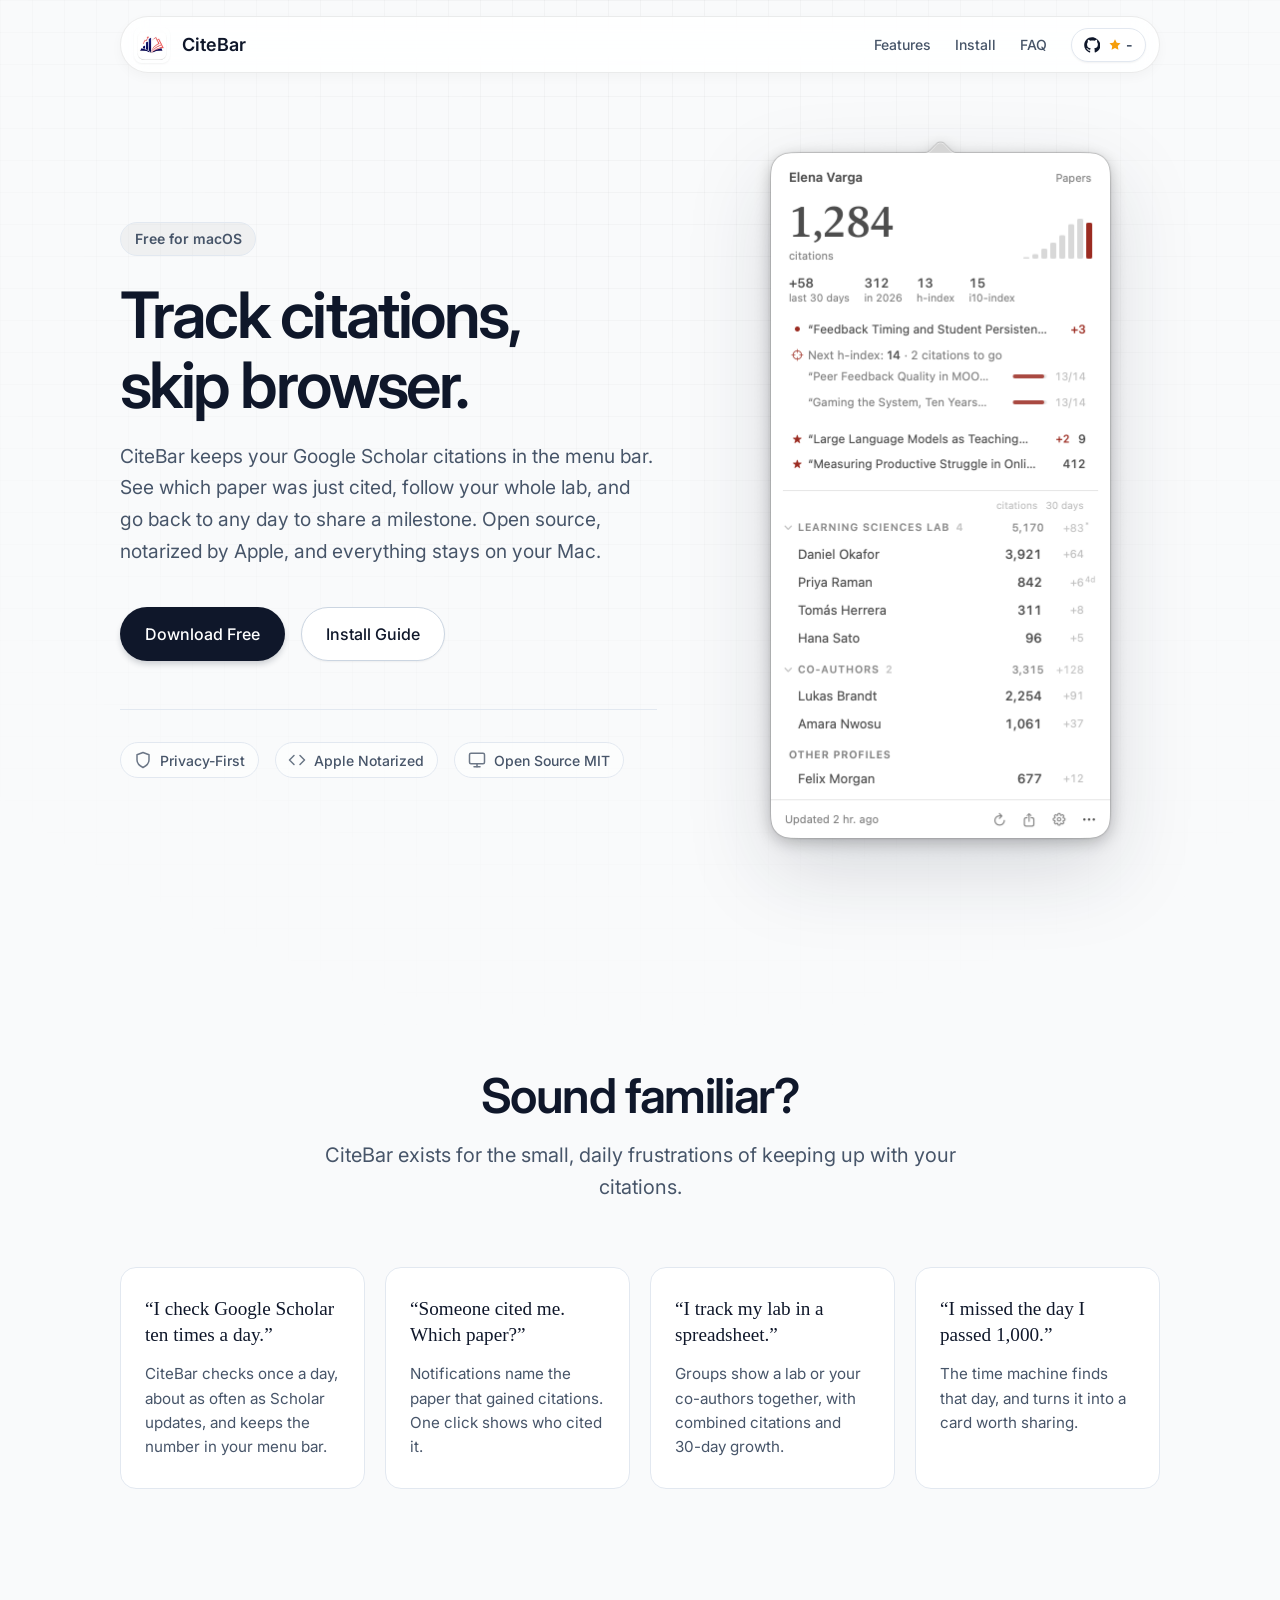
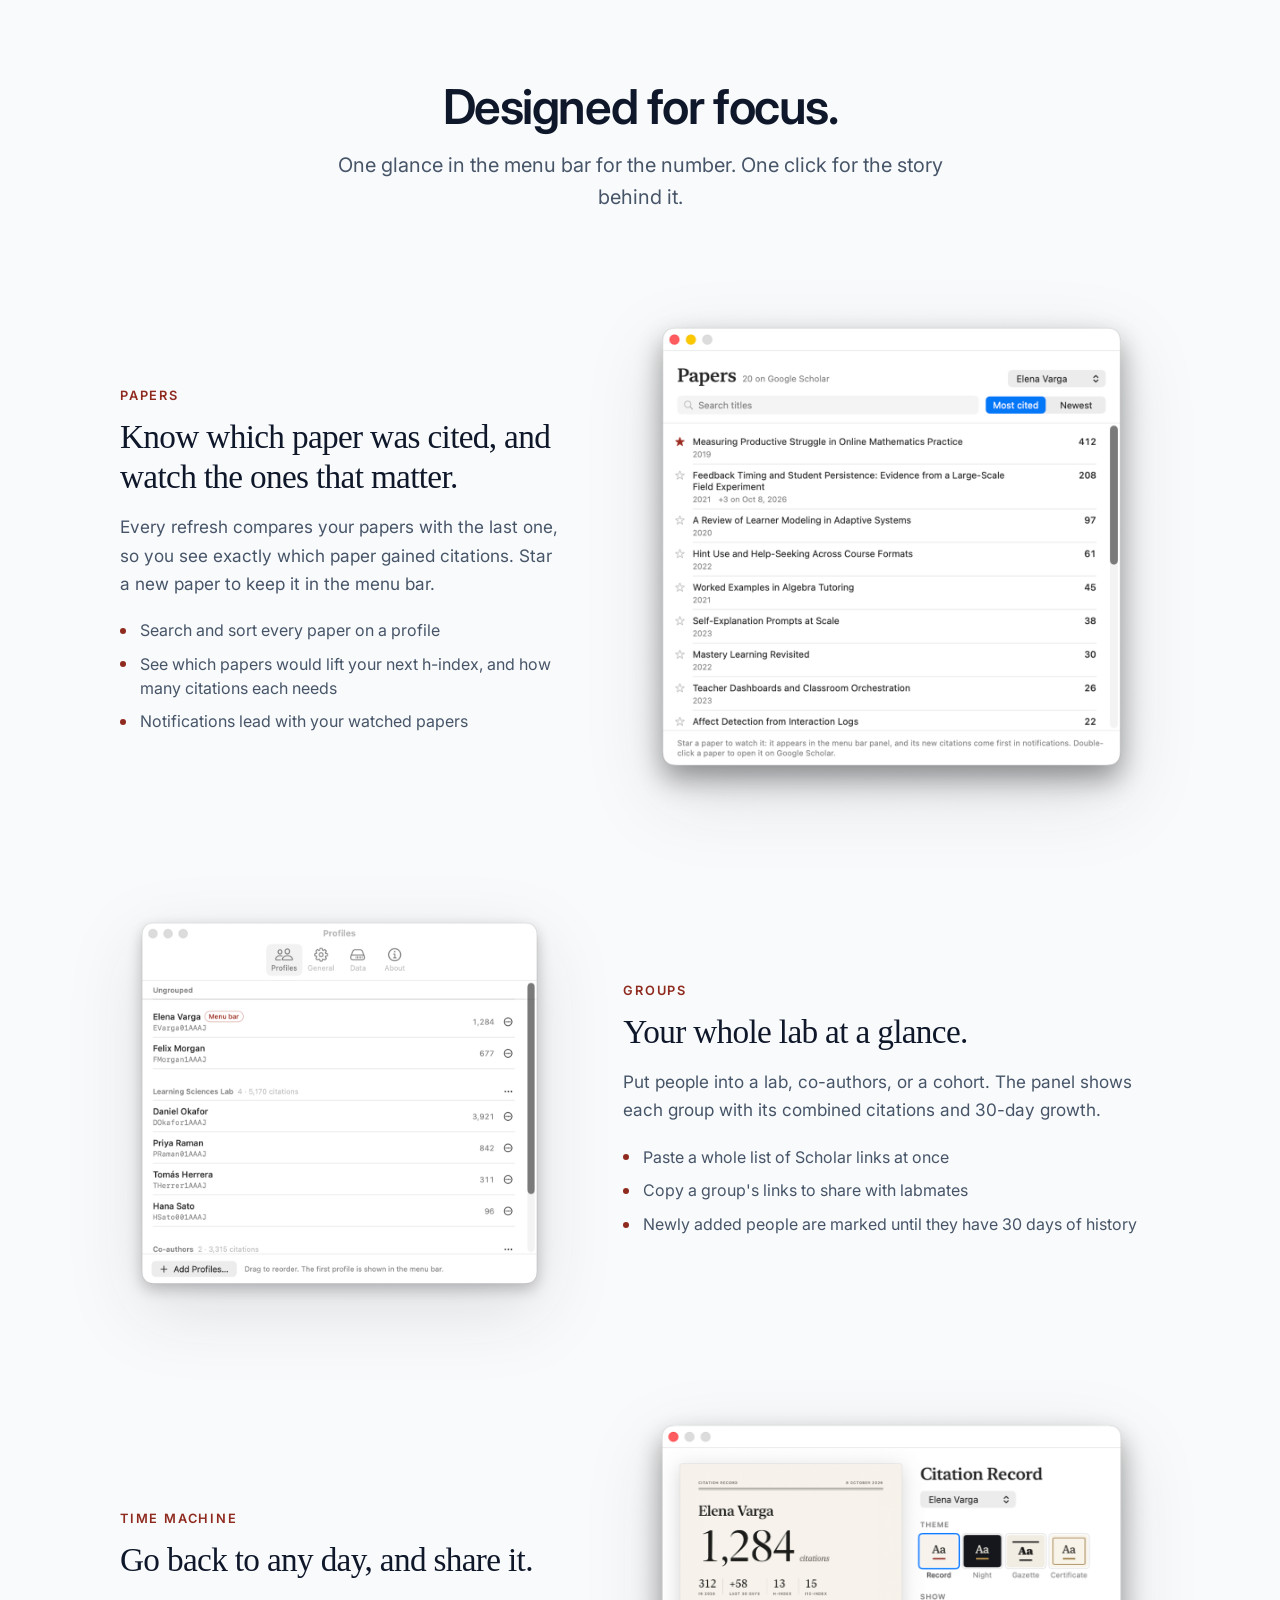
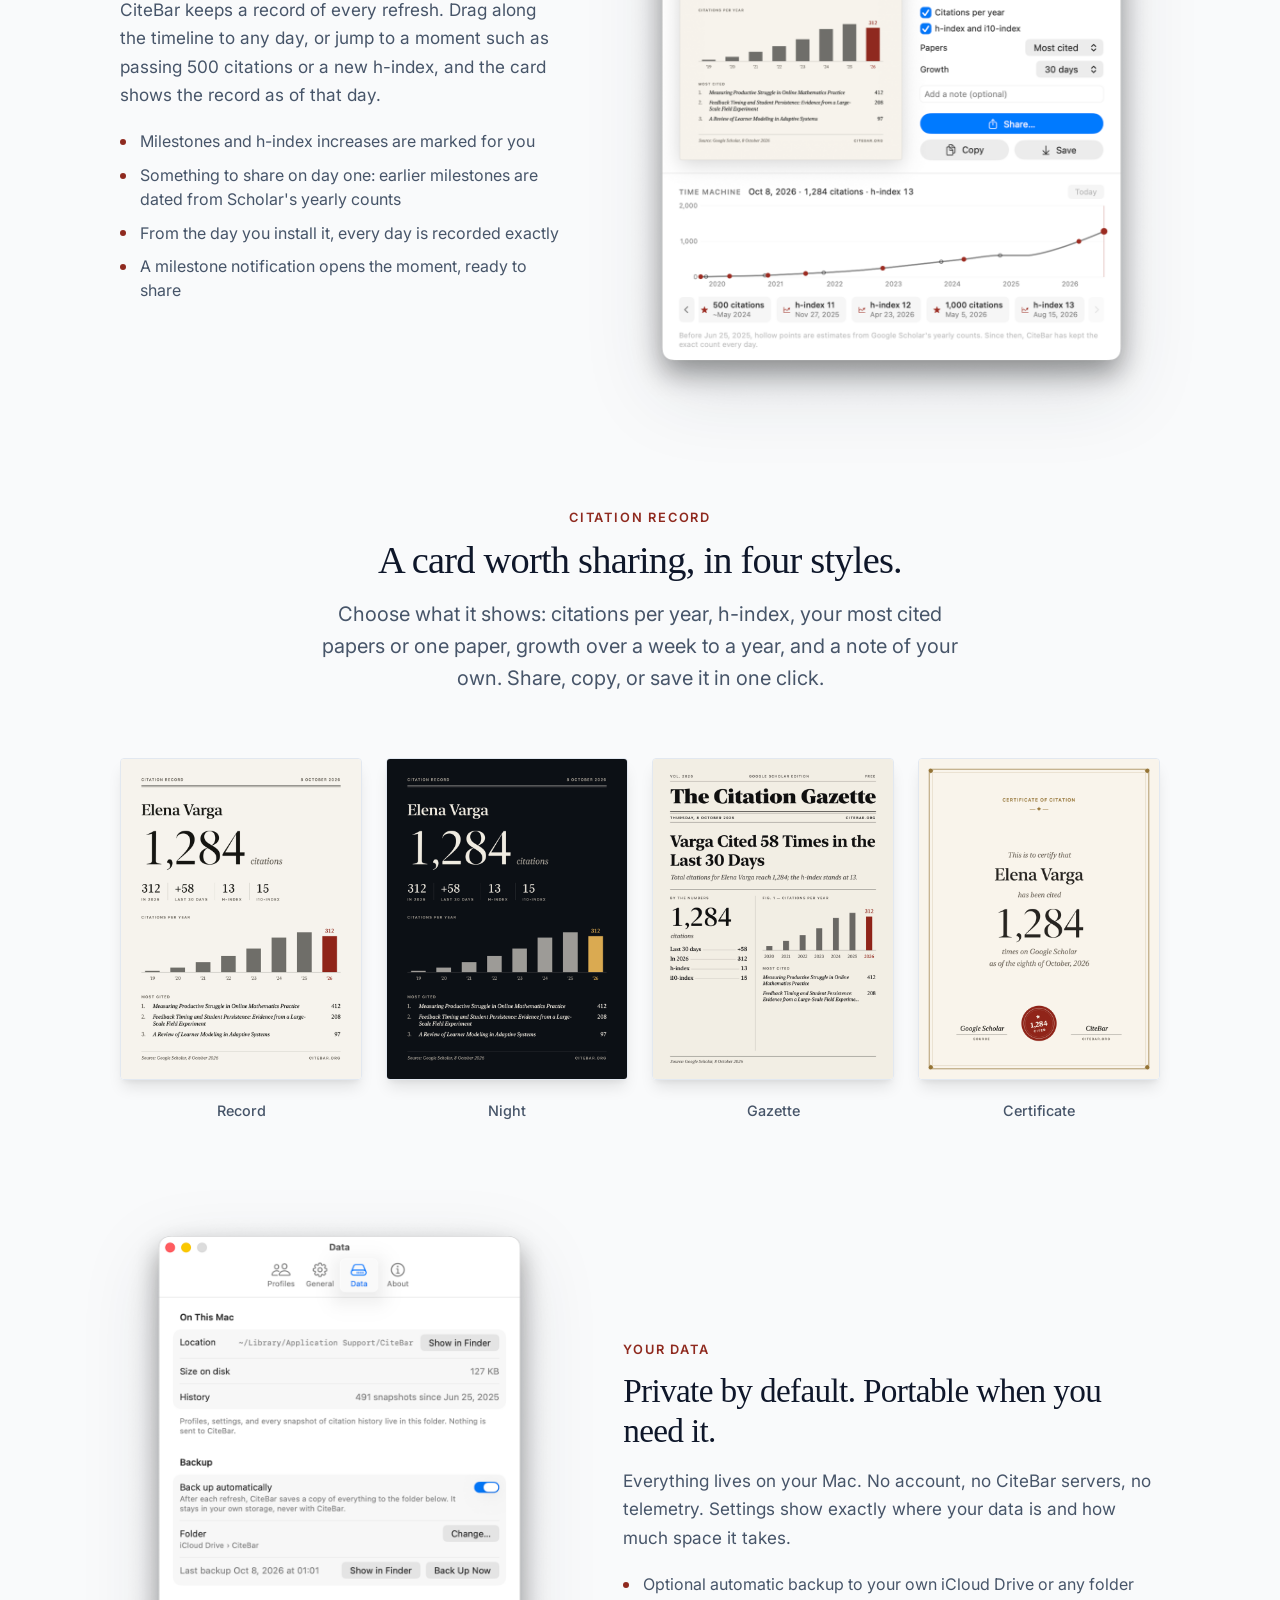
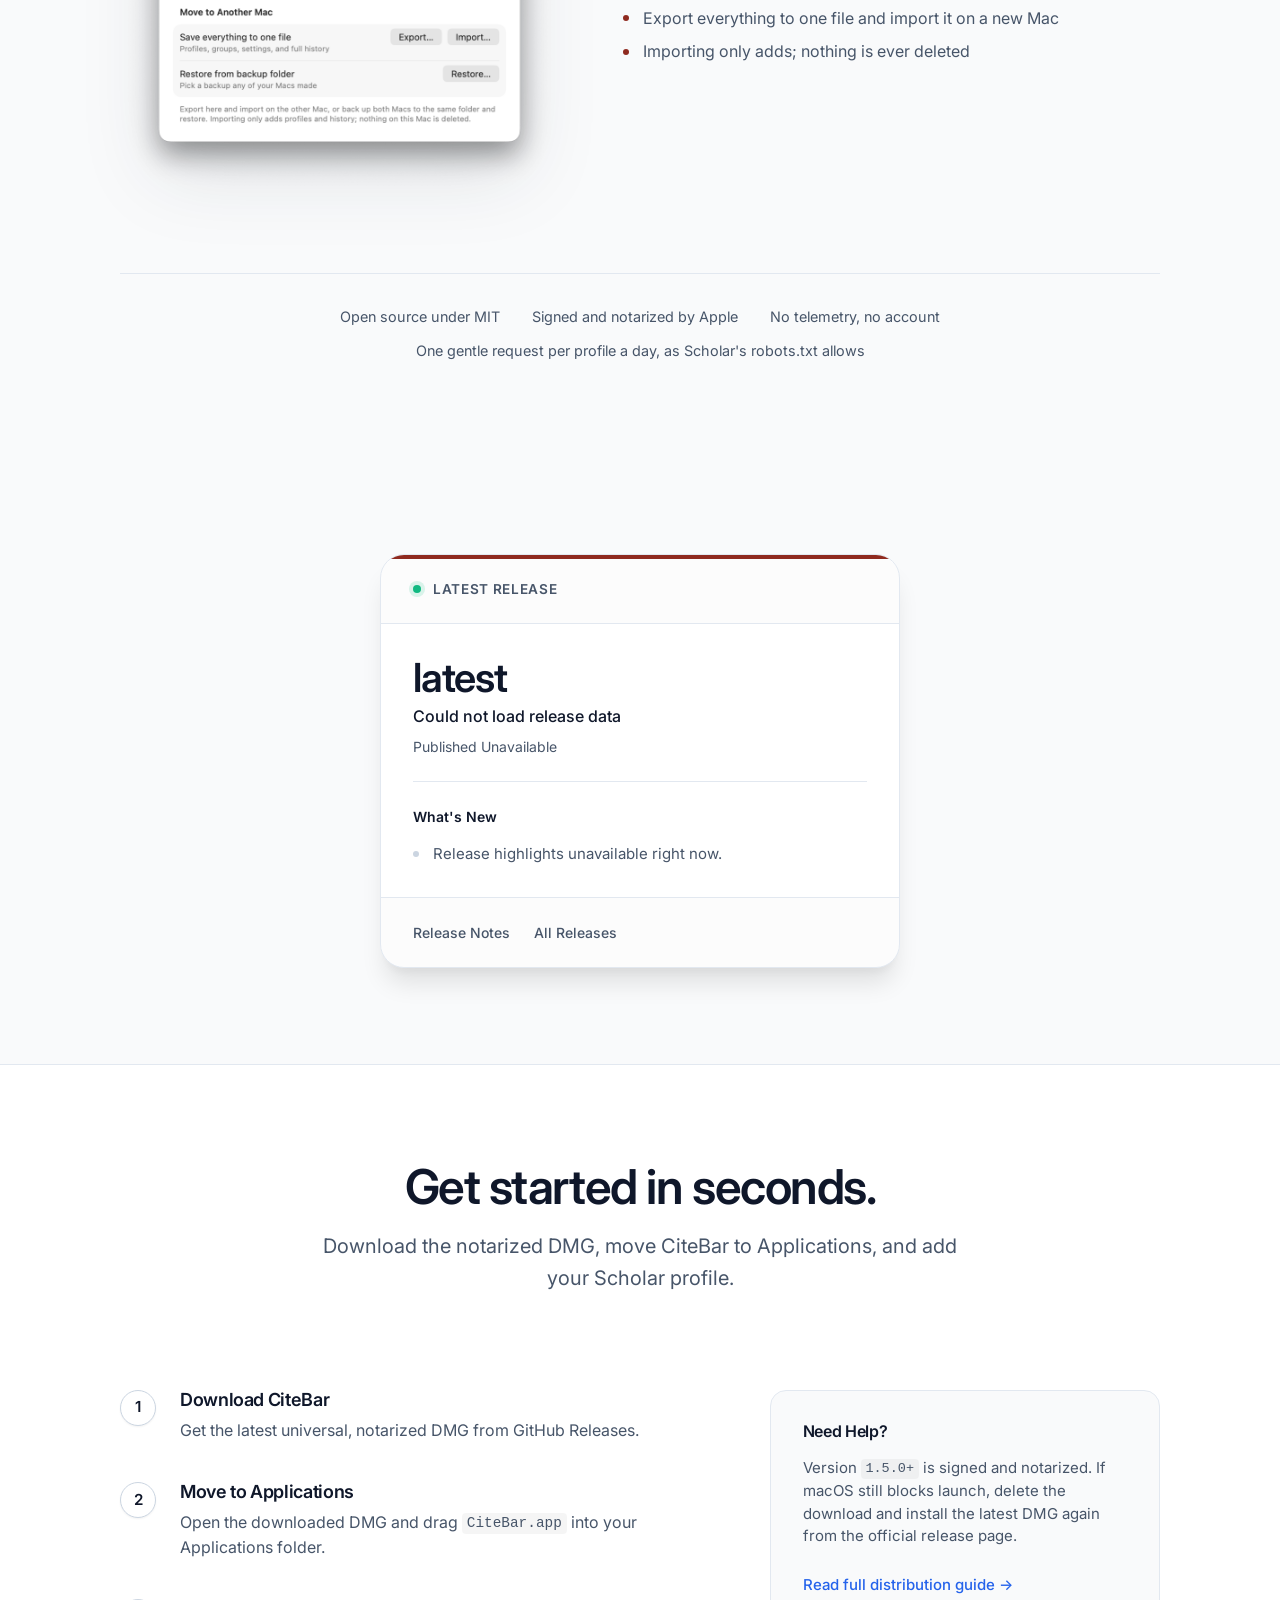
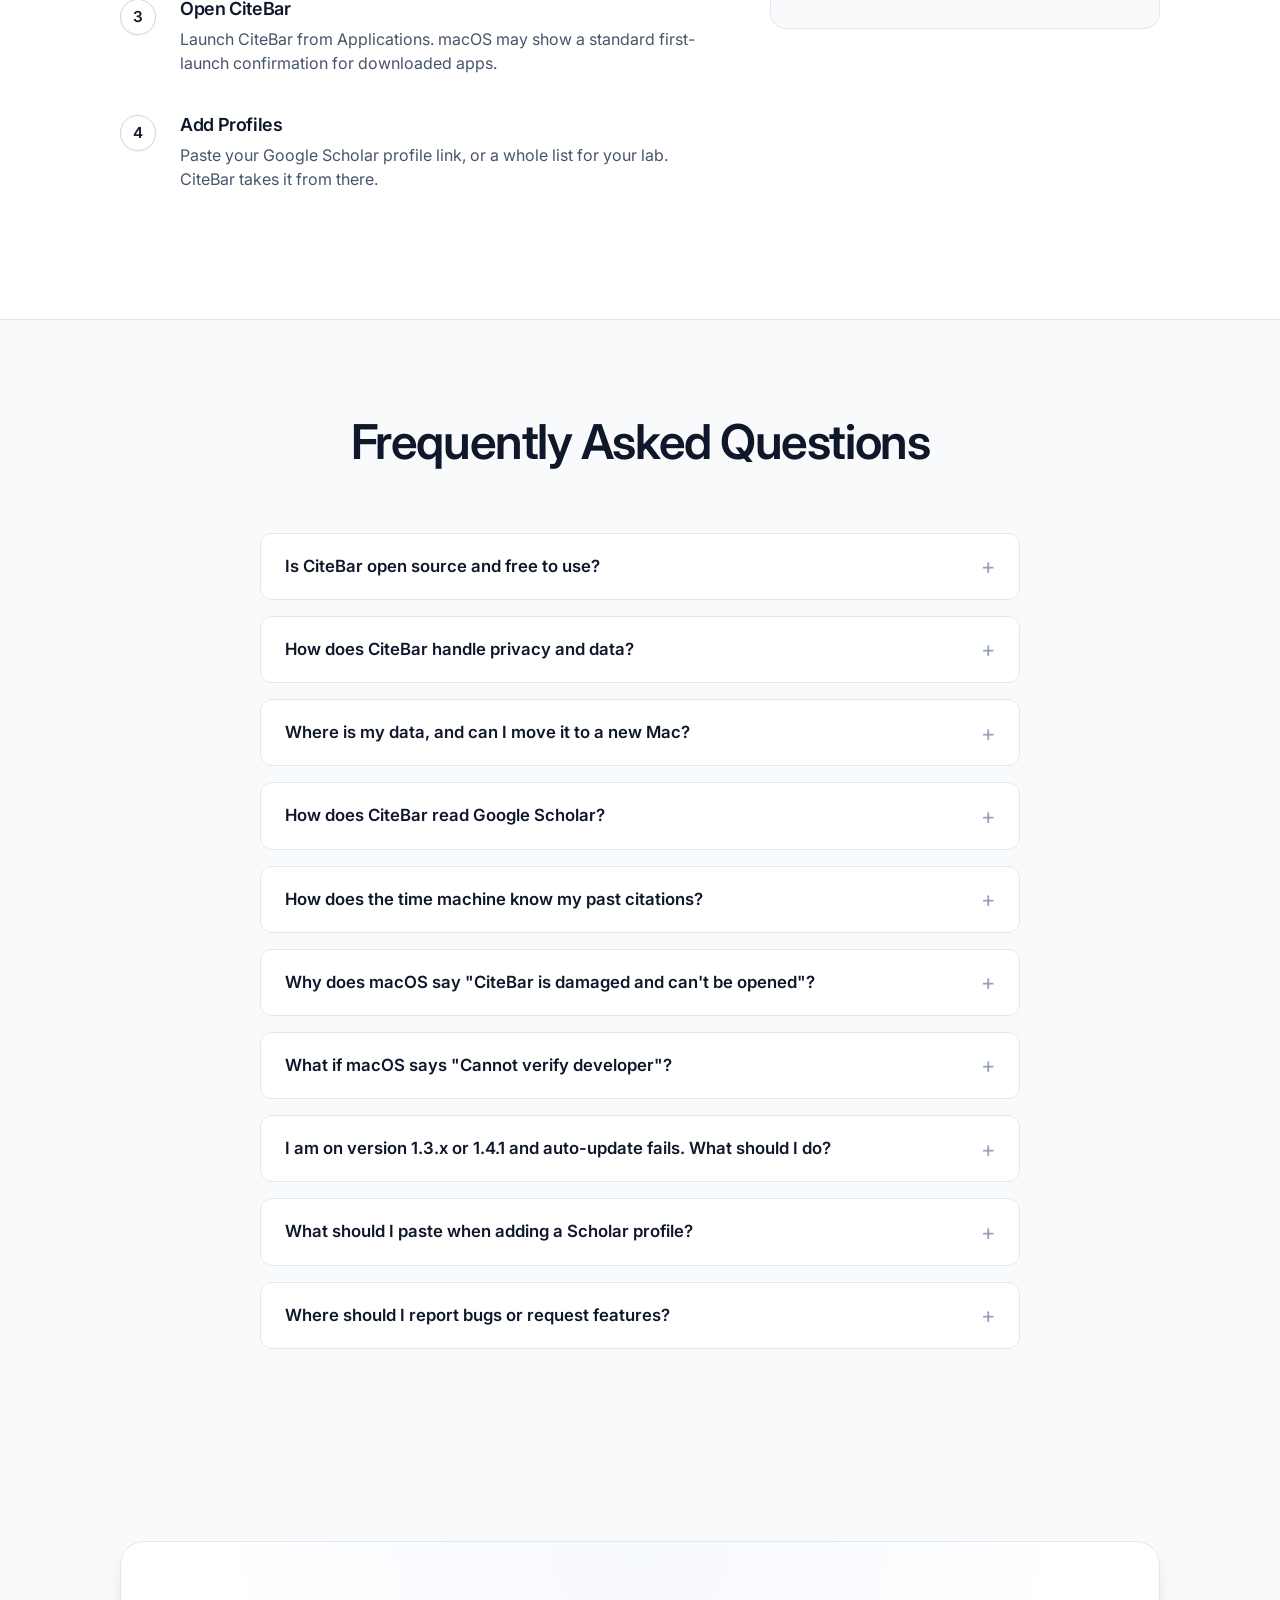
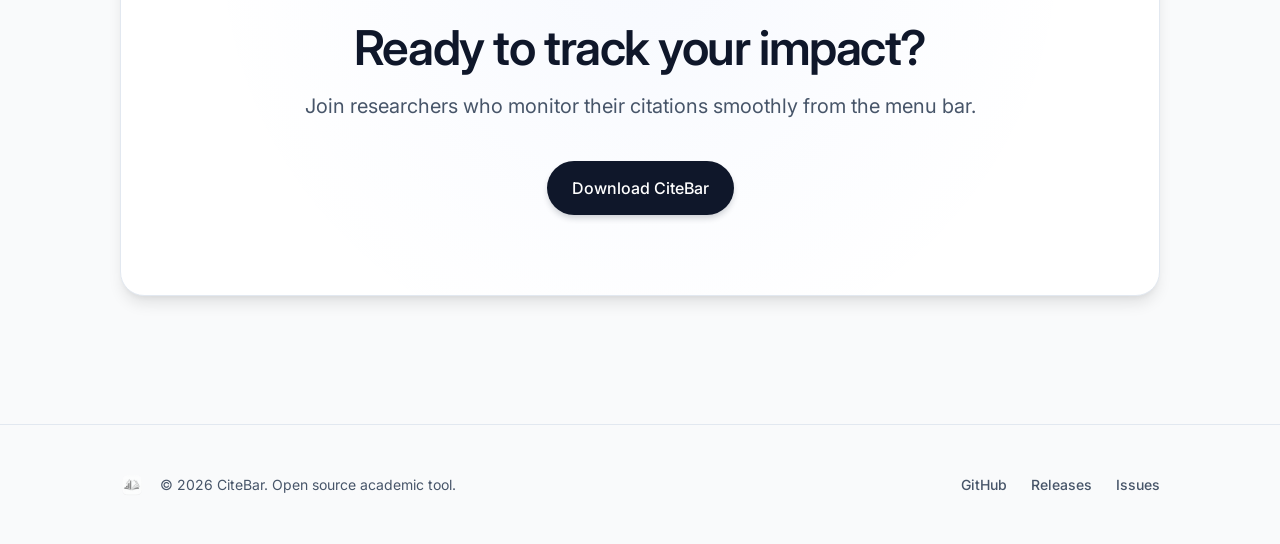
==== commit 07bd1db2: "fix(studio): date earlier milestones from yearly counts and keep the papers option on past days" ====
--- a/website/index.html
+++ b/website/index.html
@@ -266,11 +266,12 @@
             <p>CiteBar keeps a record of every refresh. Drag along the timeline to any day, or jump to a moment such as passing 500 citations or a new h-index, and the card shows the record as of that day.</p>
             <ul class="feature-points">
               <li>Milestones and h-index increases are marked for you</li>
-              <li>Before you installed CiteBar, Scholar's yearly counts fill in the timeline</li>
+              <li>Something to share on day one: earlier milestones are dated from Scholar's yearly counts</li>
+              <li>From the day you install it, every day is recorded exactly</li>
               <li>A milestone notification opens the moment, ready to share</li>
             </ul>
           </div>
-          <img class="feature-shot" src="assets/studio.png" width="574" height="650" loading="lazy" alt="The Citation Record studio: a card preview, theme choices, options for what to show, and a time machine chart with milestones.">
+          <img class="feature-shot" src="assets/studio.png" width="569" height="650" loading="lazy" alt="The Citation Record studio: a card preview, theme choices, options for what to show, and a time machine chart with milestones.">
         </div>
 
         <div class="gallery-block reveal">
@@ -436,7 +437,7 @@
           <details class="faq-item" name="faq">
             <summary>How does the time machine know my past citations?</summary>
             <div class="faq-content">
-              <p>CiteBar records each refresh on your Mac, so every day since you installed it is exact. For the years before that, it estimates year-end totals from Google Scholar's citations-per-year counts, and marks them as approximate.</p>
+              <p>CiteBar records each refresh on your Mac, so every day since you installed it is exact. For the time before that, it adds up Google Scholar's citations-per-year counts, and dates each earlier milestone as if that year's citations came in evenly, so passing 500 citations might read "~Mar 2021". Estimates are always marked with a ~. Each day CiteBar runs is added to the exact record.</p>
             </div>
           </details>
           <details class="faq-item" name="faq">
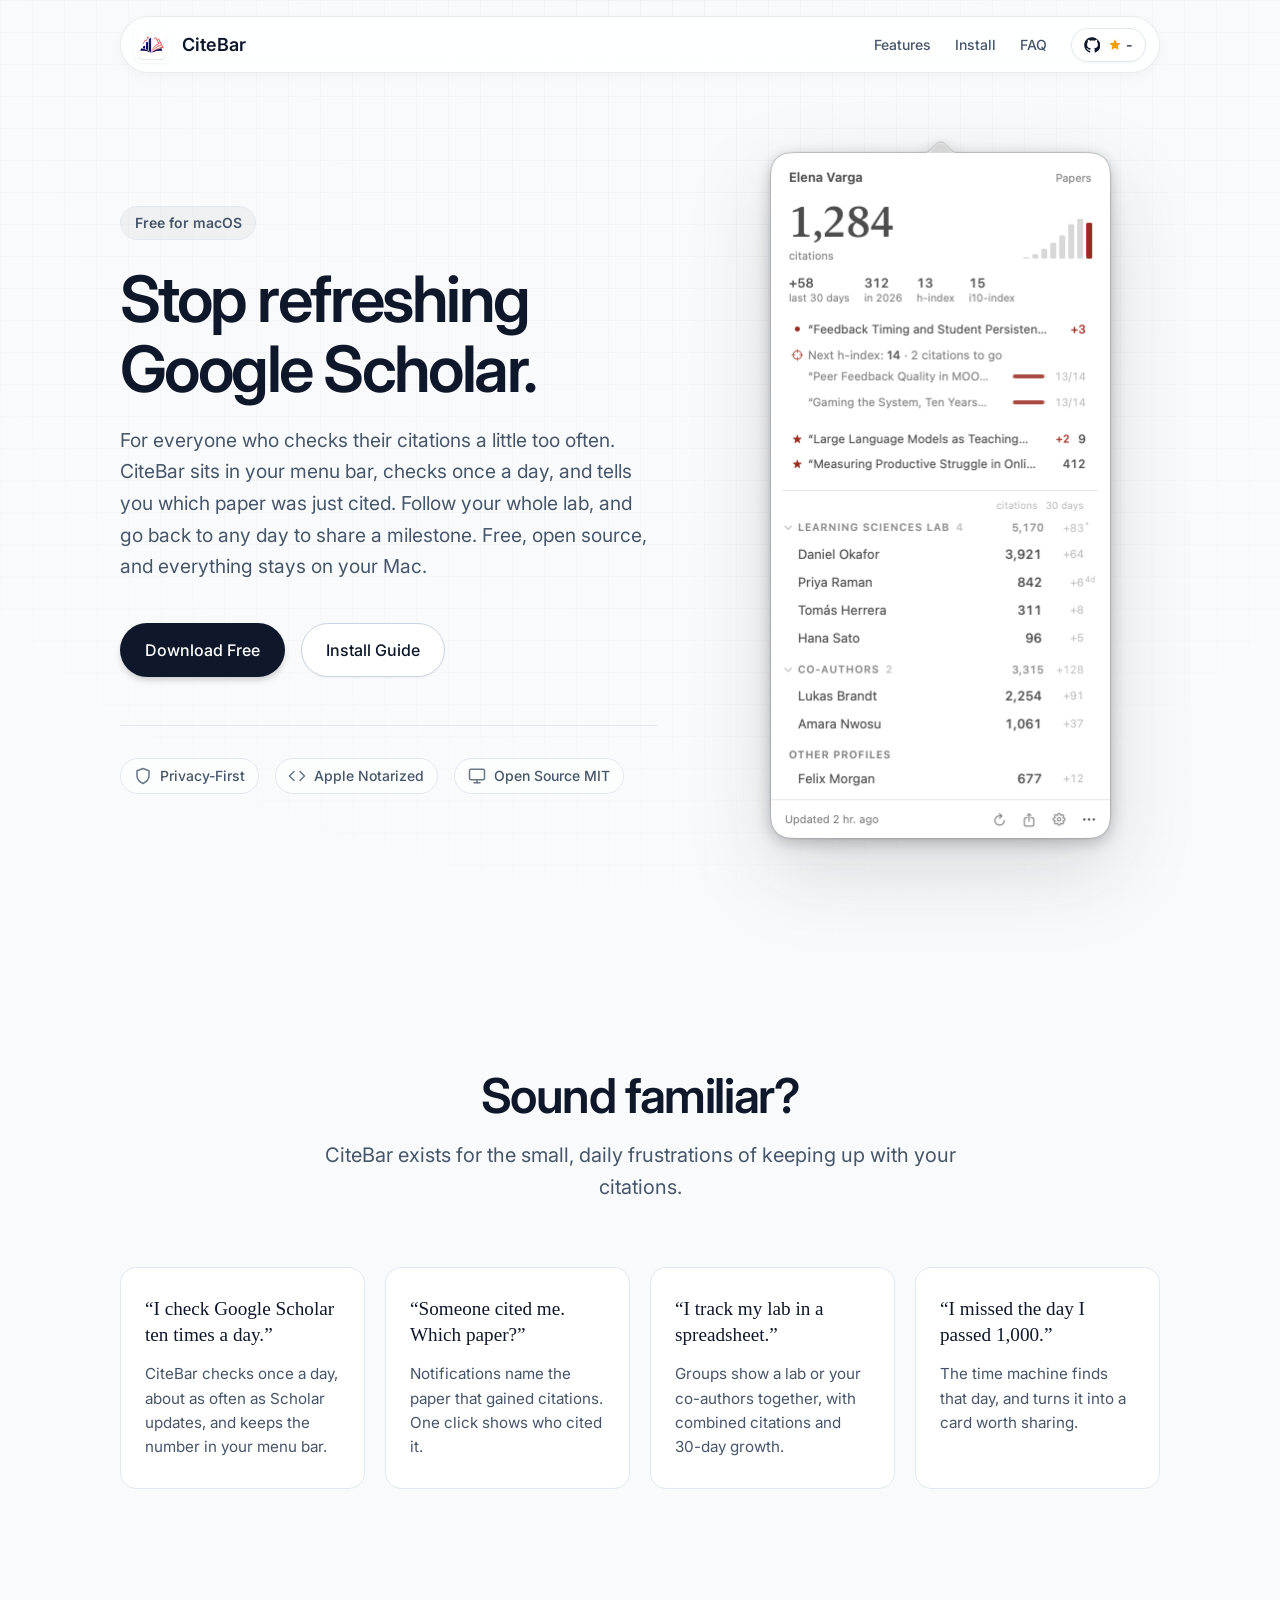
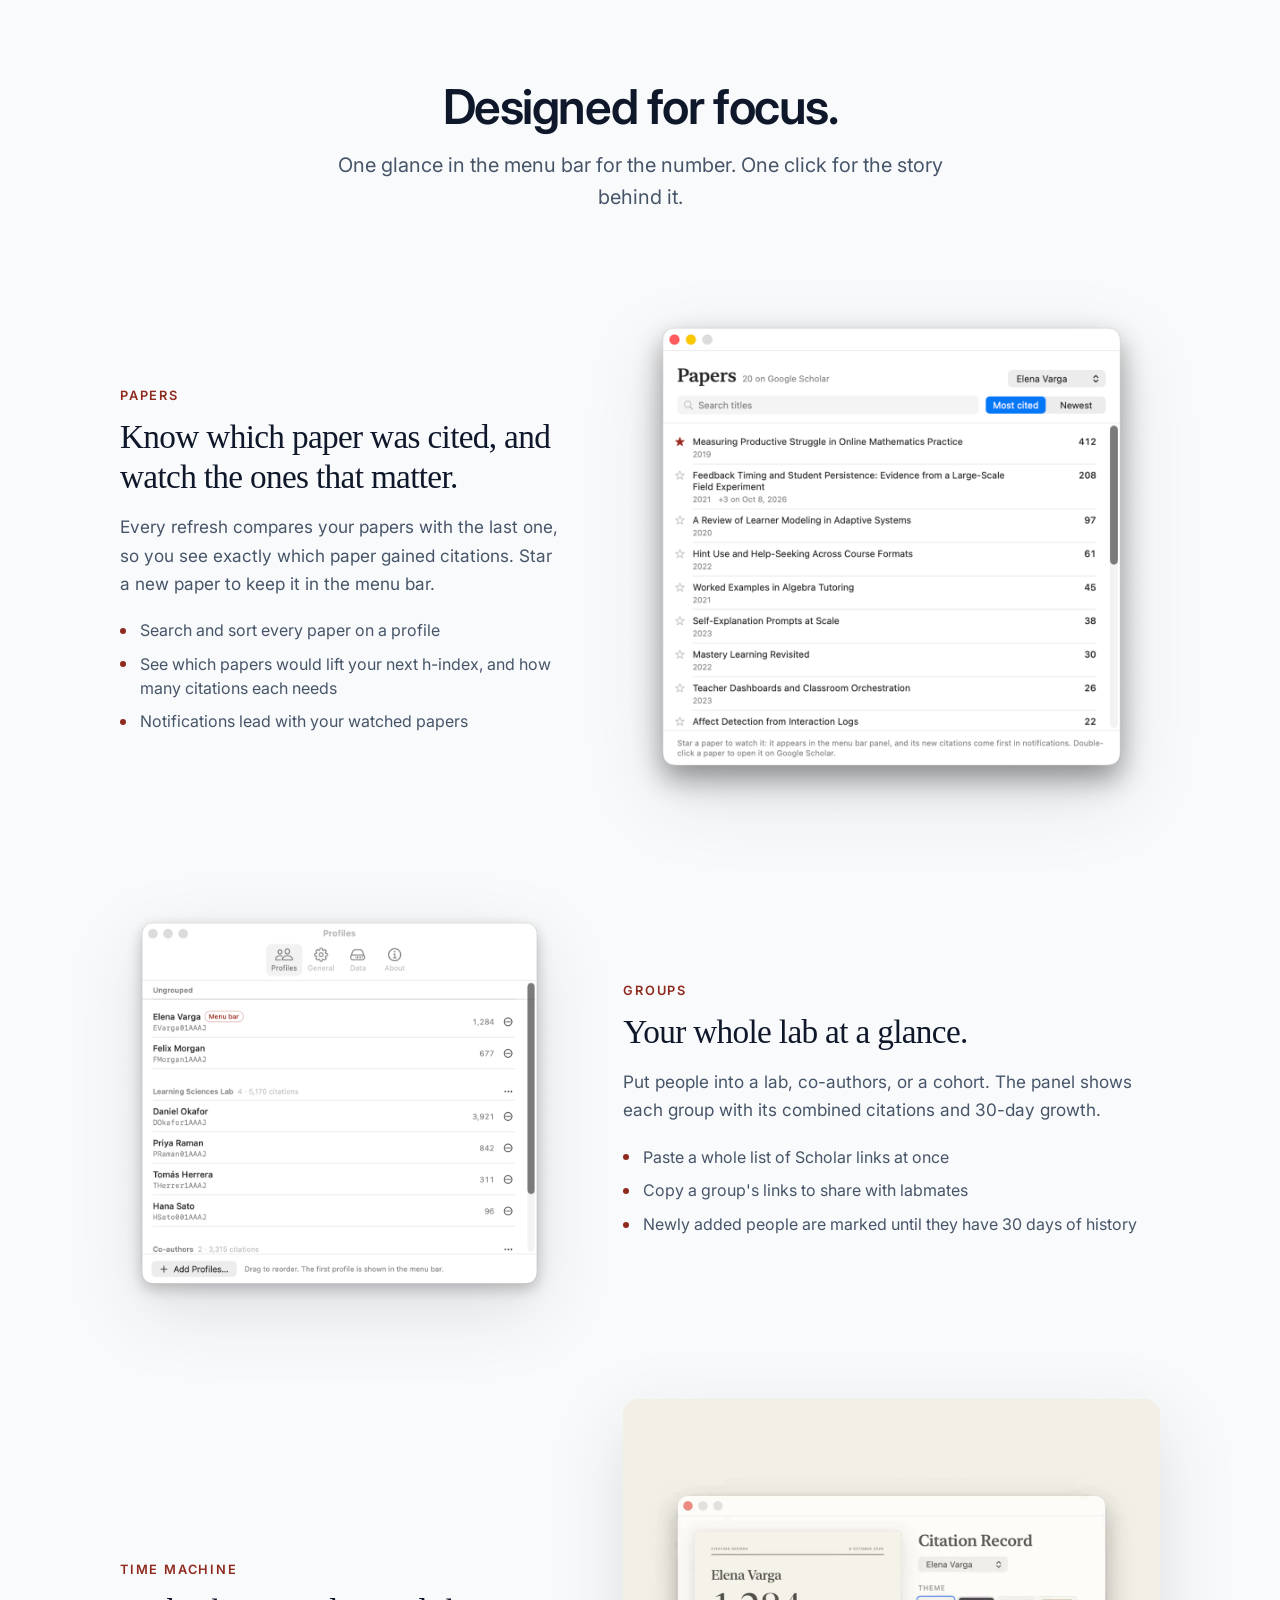
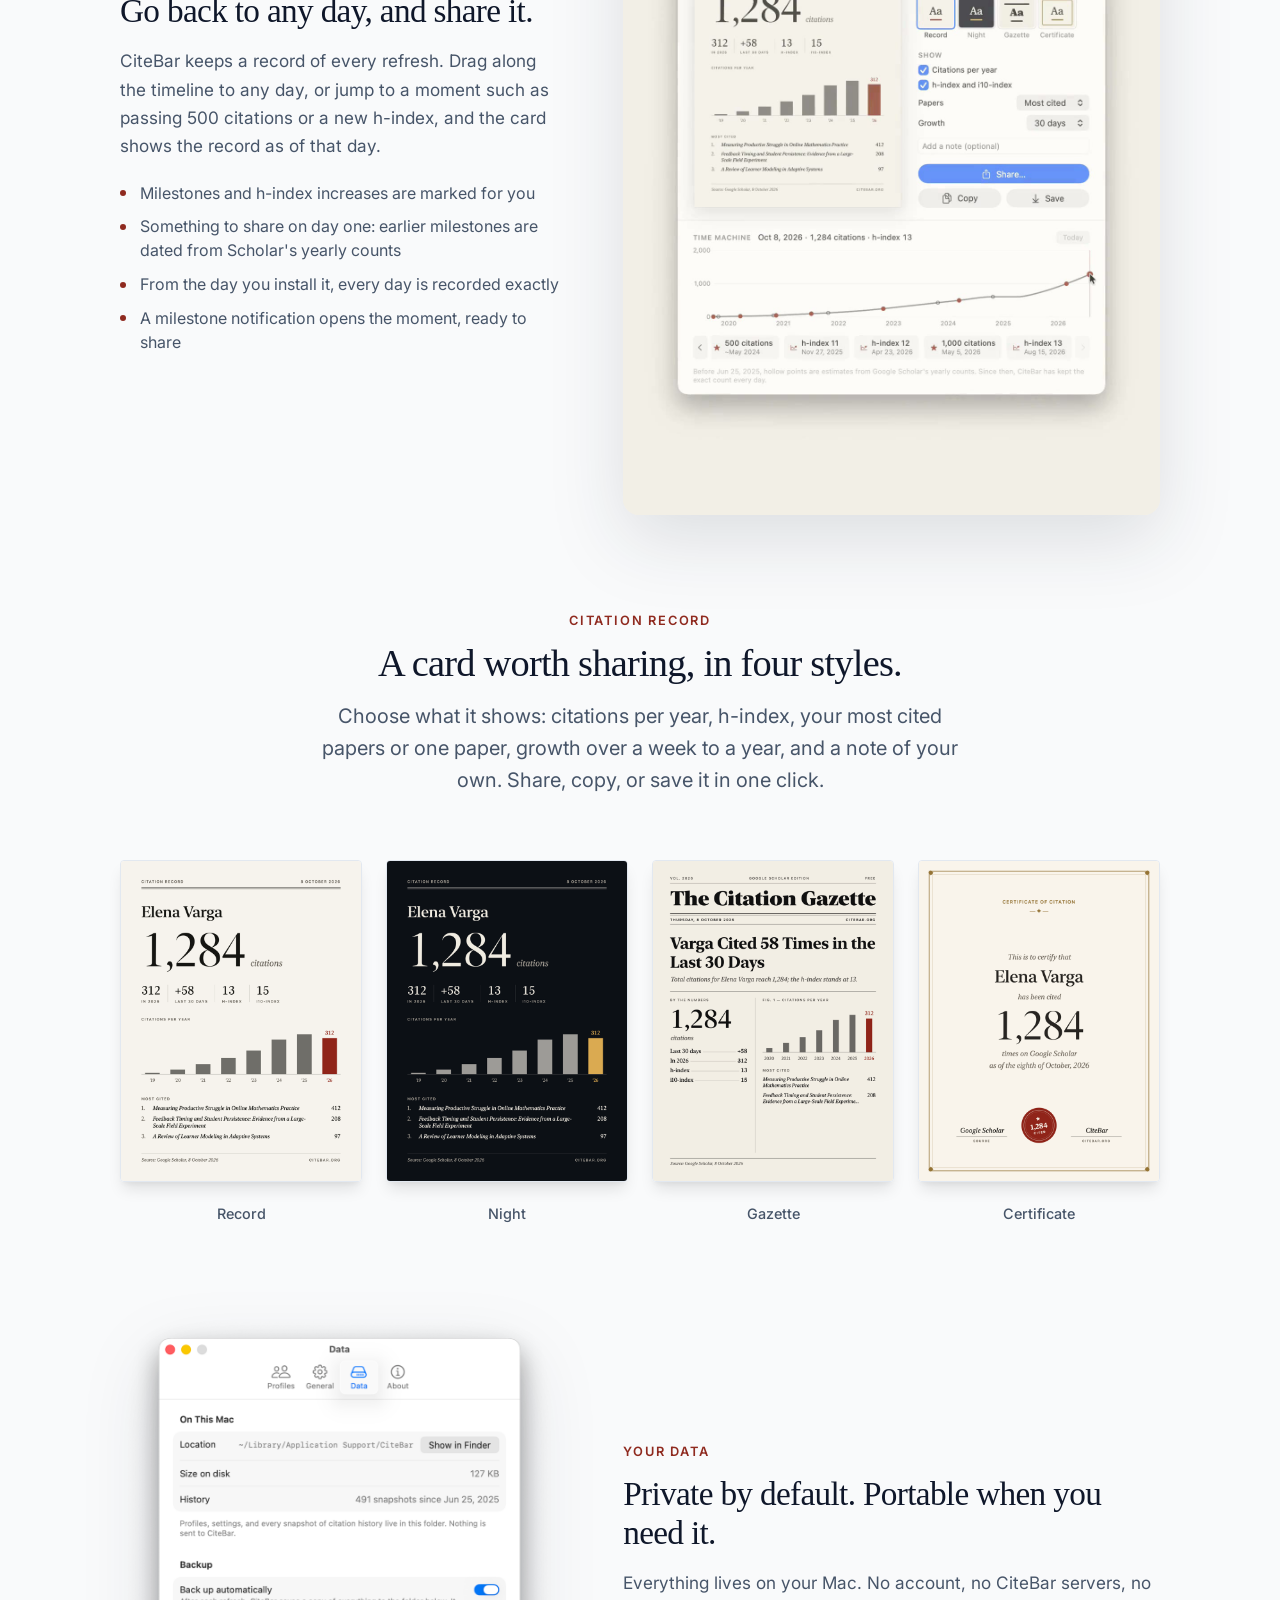
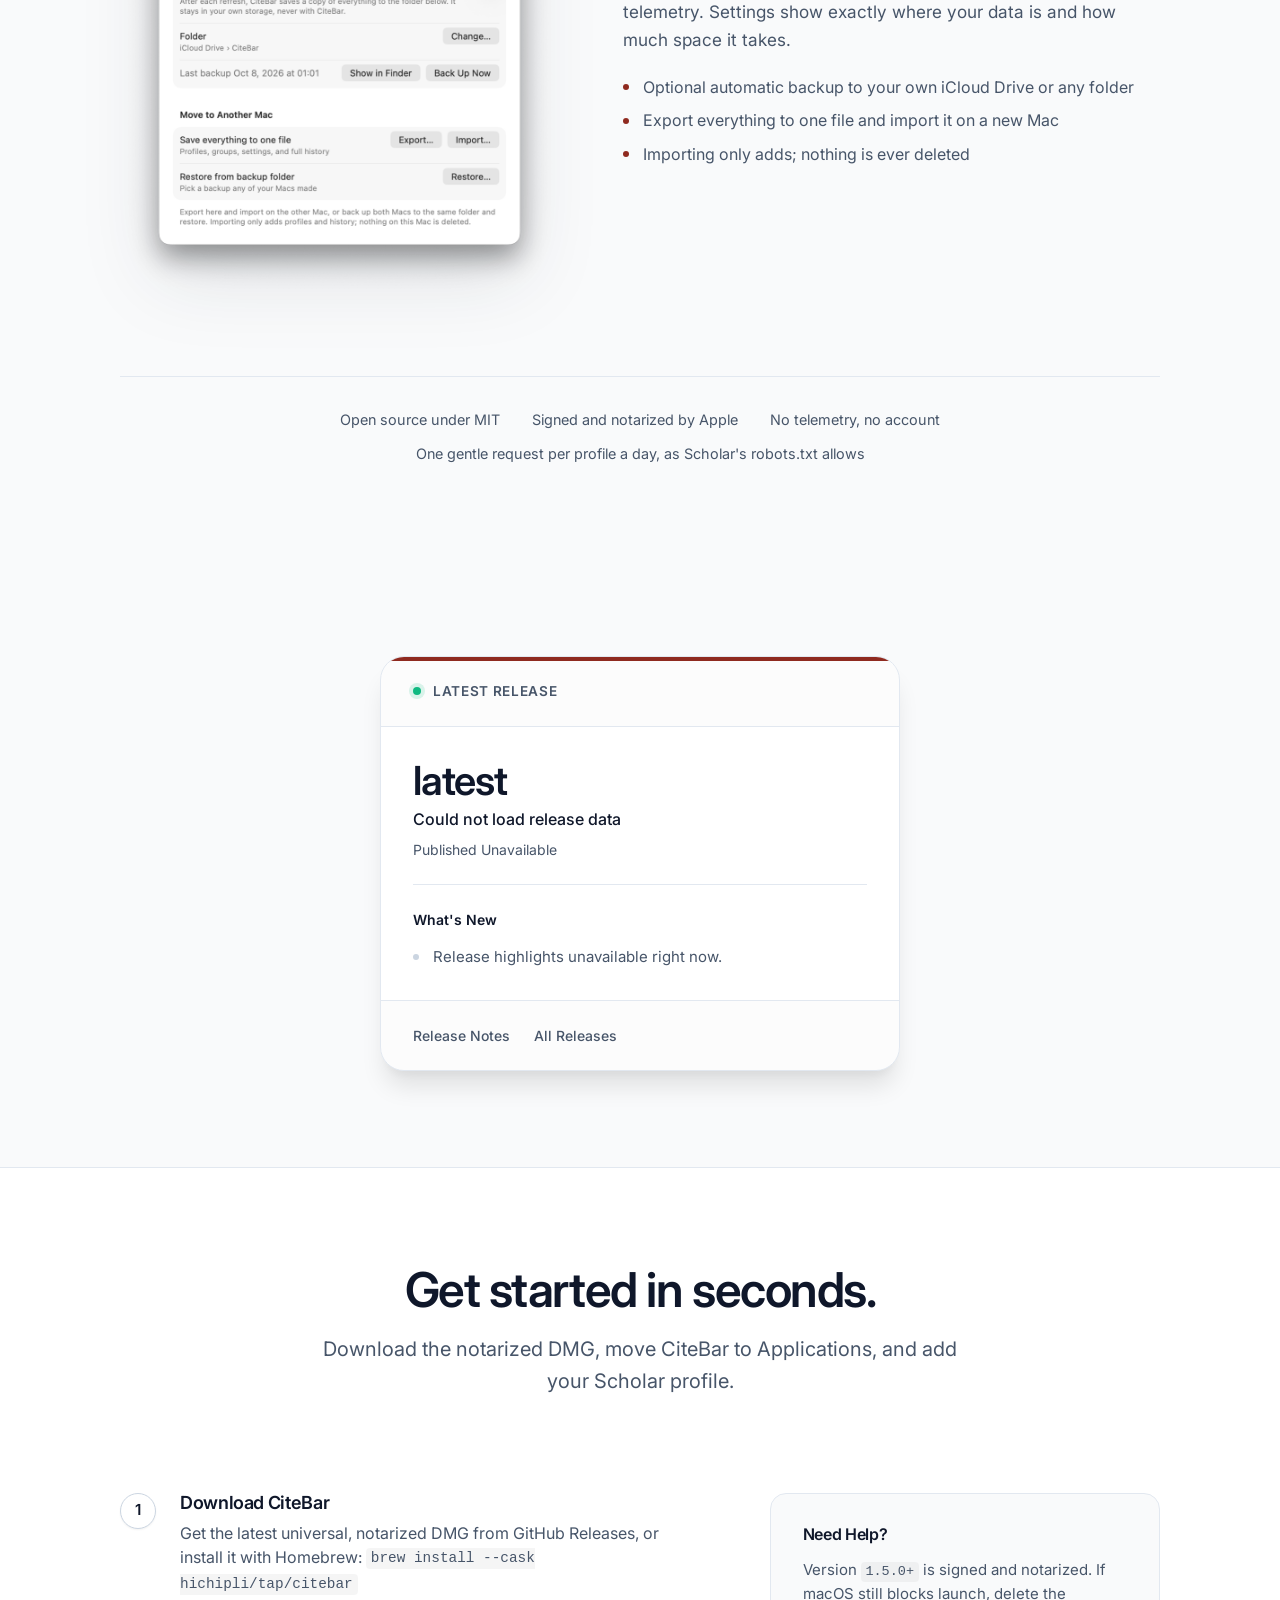
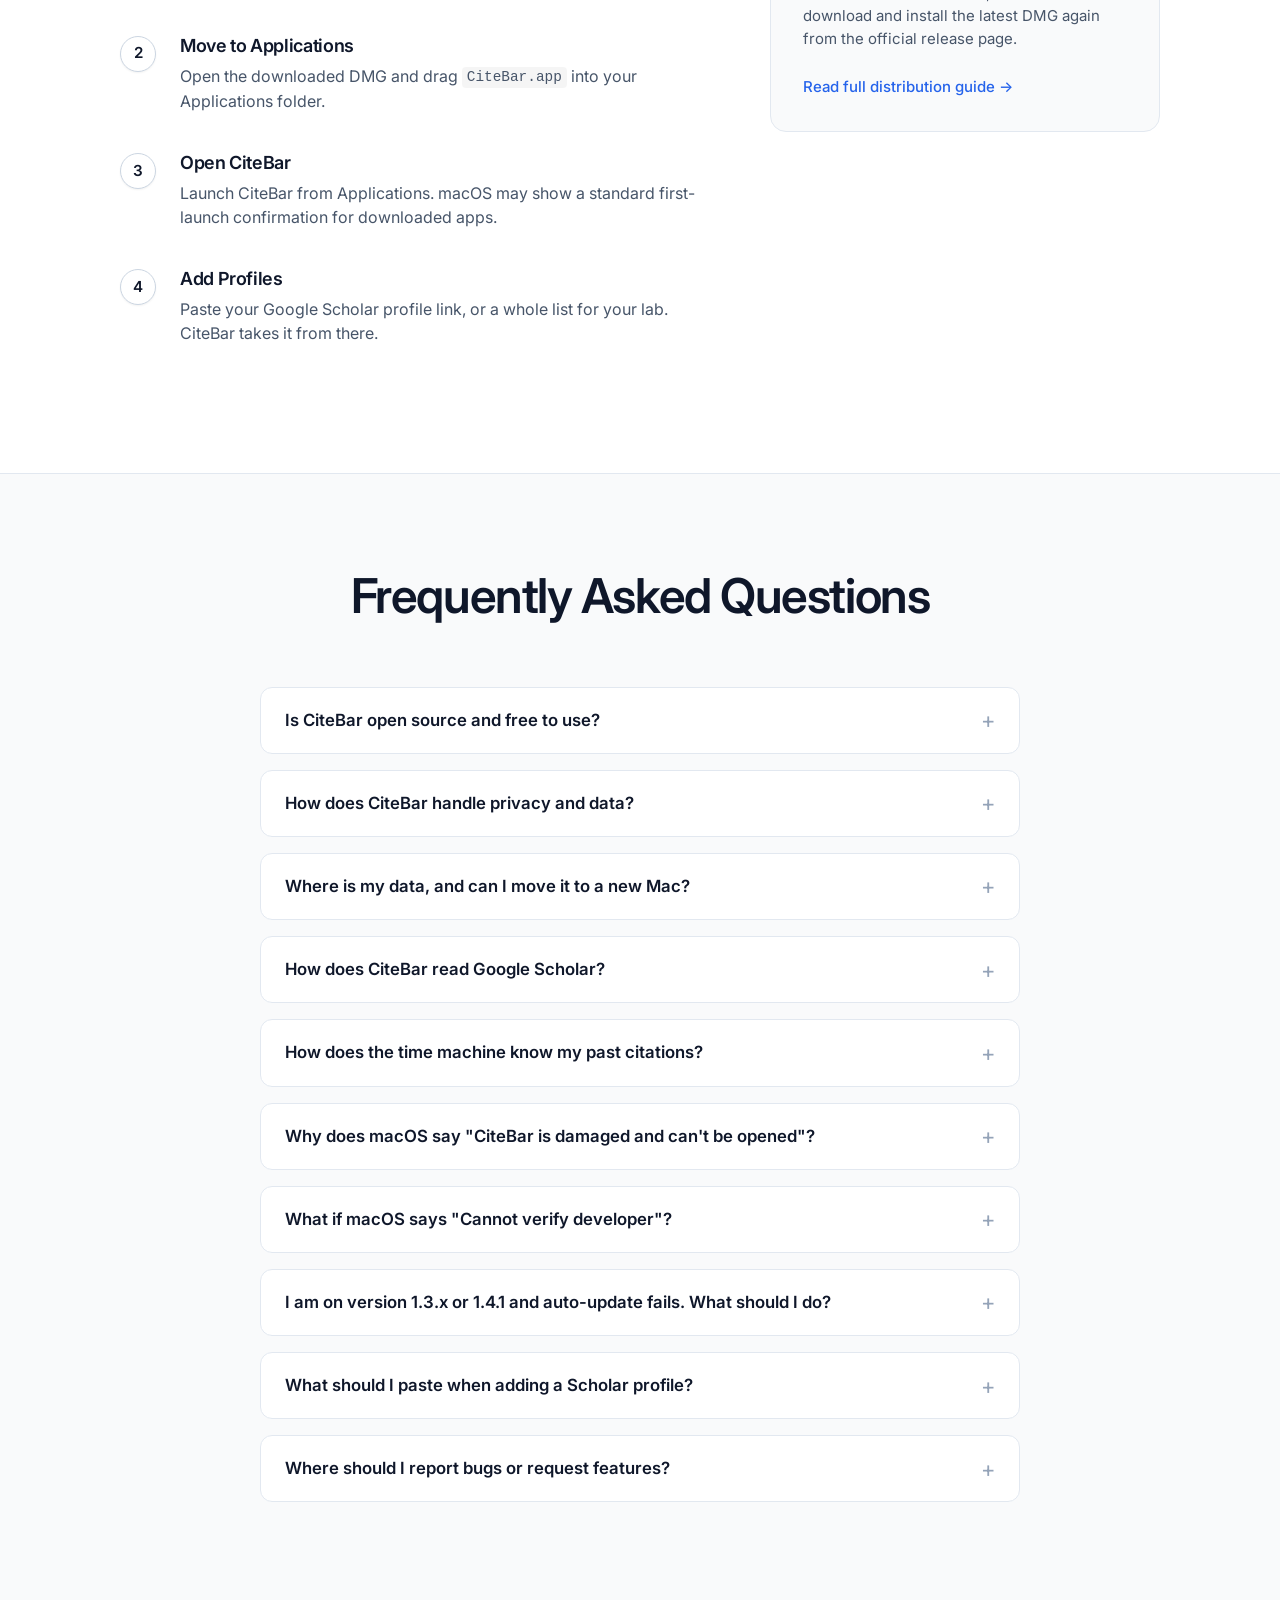
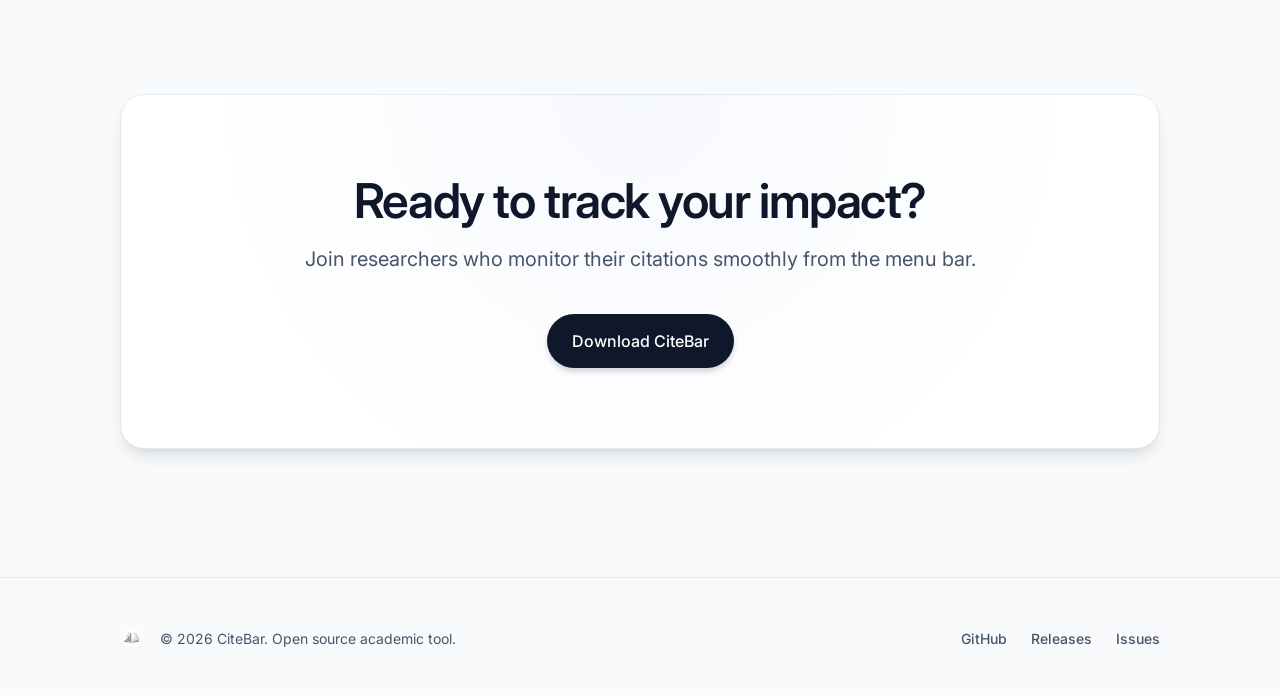
==== commit 3738b516: "docs(site): add share images, a demo video, and Homebrew install" ====
--- a/website/index.html
+++ b/website/index.html
@@ -22,15 +22,19 @@
   <link rel="canonical" href="https://www.citebar.org/">
 
   <meta property="og:type" content="website">
-  <meta property="og:title" content="CiteBar | Google Scholar Citation Tracker for macOS">
-  <meta property="og:description" content="Your Google Scholar citations in the macOS menu bar: see which paper was just cited, follow your whole lab, and go back to any day to share a milestone. Free and open source.">
+  <meta property="og:title" content="CiteBar: Stop refreshing Google Scholar">
+  <meta property="og:description" content="For everyone who checks Google Scholar a little too often. CiteBar keeps your citations in the Mac menu bar, tells you which paper was just cited, follows your whole lab, and lets you go back to any day to share a milestone. Free and open source.">
   <meta property="og:url" content="https://www.citebar.org/">
-  <meta property="og:image" content="https://www.citebar.org/assets/logo-512.png">
+  <meta property="og:image" content="https://www.citebar.org/assets/og-image.jpg">
+  <meta property="og:image:width" content="2400">
+  <meta property="og:image:height" content="1260">
+  <meta property="og:image:alt" content="CiteBar: Stop refreshing Google Scholar. The menu bar panel and a citation record card.">
 
   <meta name="twitter:card" content="summary_large_image">
-  <meta name="twitter:title" content="CiteBar | Google Scholar Citation Tracker for macOS">
-  <meta name="twitter:description" content="Your Google Scholar citations in the macOS menu bar: see which paper was just cited, follow your whole lab, and go back to any day to share a milestone. Free and open source.">
-  <meta name="twitter:image" content="https://www.citebar.org/assets/logo-512.png">
+  <meta name="twitter:title" content="CiteBar: Stop refreshing Google Scholar">
+  <meta name="twitter:description" content="For everyone who checks Google Scholar a little too often. CiteBar keeps your citations in the Mac menu bar, tells you which paper was just cited, follows your whole lab, and lets you go back to any day to share a milestone. Free and open source.">
+  <meta name="twitter:image" content="https://www.citebar.org/assets/og-image.jpg">
+  <meta name="twitter:image:alt" content="CiteBar: Stop refreshing Google Scholar. The menu bar panel and a citation record card.">
 
   <link rel="icon" type="image/png" sizes="32x32" href="assets/logo-128.png">
   <link rel="apple-touch-icon" sizes="180x180" href="assets/logo-256.png">
@@ -82,6 +86,30 @@
         "acceptedAnswer": {
           "@type": "Answer",
           "text": "Current releases store settings and citation history locally on your Mac and do not send telemetry to CiteBar servers."
+        }
+      },
+      {
+        "@type": "Question",
+        "name": "Where is my data, and can I move it to a new Mac?",
+        "acceptedAnswer": {
+          "@type": "Answer",
+          "text": "Everything is in ~/Library/Application Support/CiteBar on your Mac. In Settings › Data you can open that folder, see how much space it uses, export everything to one file, and import it on a new Mac. You can also turn on automatic backups to your own iCloud Drive or any folder you choose."
+        }
+      },
+      {
+        "@type": "Question",
+        "name": "How does CiteBar read Google Scholar?",
+        "acceptedAnswer": {
+          "@type": "Answer",
+          "text": "Google Scholar has no public API, so CiteBar reads public profile pages, the same page you see in a browser. It makes one request per profile, once a day by default, spaced a few seconds apart, as Scholar's robots.txt allows. If Scholar asks it to slow down, CiteBar backs off and retries later on its own."
+        }
+      },
+      {
+        "@type": "Question",
+        "name": "How does the time machine know my past citations?",
+        "acceptedAnswer": {
+          "@type": "Answer",
+          "text": "CiteBar records each refresh on your Mac, so every day since you installed it is exact. For the time before that, it adds up Google Scholar's citations-per-year counts, and dates each earlier milestone as if that year's citations came in evenly. Estimates are always marked with a ~."
         }
       },
       {
@@ -161,11 +189,11 @@
         <div class="hero-inner">
           <div class="hero-content reveal">
             <div class="hero-badge">Free for macOS</div>
-            <h1>Track citations,<br>skip browser.</h1>
+            <h1>Stop refreshing<br>Google Scholar.</h1>
             <p class="subhead">
-              CiteBar keeps your Google Scholar citations in the menu bar. See which paper was just cited,
-              follow your whole lab, and go back to any day to share a milestone.
-              Open source, notarized by Apple, and everything stays on your Mac.
+              For everyone who checks their citations a little too often. CiteBar sits in your menu bar,
+              checks once a day, and tells you which paper was just cited. Follow your whole lab, and go
+              back to any day to share a milestone. Free, open source, and everything stays on your Mac.
             </p>
             <div class="hero-actions">
               <a id="download-button" class="btn btn-primary" href="https://github.com/hichipli/CiteBar/releases/latest">Download Free</a>
@@ -271,7 +299,7 @@
               <li>A milestone notification opens the moment, ready to share</li>
             </ul>
           </div>
-          <img class="feature-shot" src="assets/studio.png" width="569" height="650" loading="lazy" alt="The Citation Record studio: a card preview, theme choices, options for what to show, and a time machine chart with milestones.">
+          <video class="feature-shot feature-video" src="assets/demo.mp4" poster="assets/demo-poster.jpg" width="600" height="800" autoplay muted loop playsinline preload="metadata" aria-label="From the menu bar panel to the Citation Record studio: dragging the time machine back to the day of 1,000 citations, then trying the Gazette, Certificate, and Night themes."></video>
         </div>
 
         <div class="gallery-block reveal">
@@ -365,7 +393,7 @@
               <div class="step-num">1</div>
               <div class="step-content">
                 <h4>Download CiteBar</h4>
-                <p>Get the latest universal, notarized DMG from GitHub Releases.</p>
+                <p>Get the latest universal, notarized DMG from GitHub Releases, or install it with Homebrew: <code>brew install --cask hichipli/tap/citebar</code></p>
               </div>
             </div>
             <div class="step">
--- a/website/styles.css
+++ b/website/styles.css
@@ -1089,3 +1089,8 @@
     grid-template-columns: 1fr;
   }
 }
+
+.feature-video {
+  border-radius: var(--radius-lg);
+  background: #f2eee7;
+}
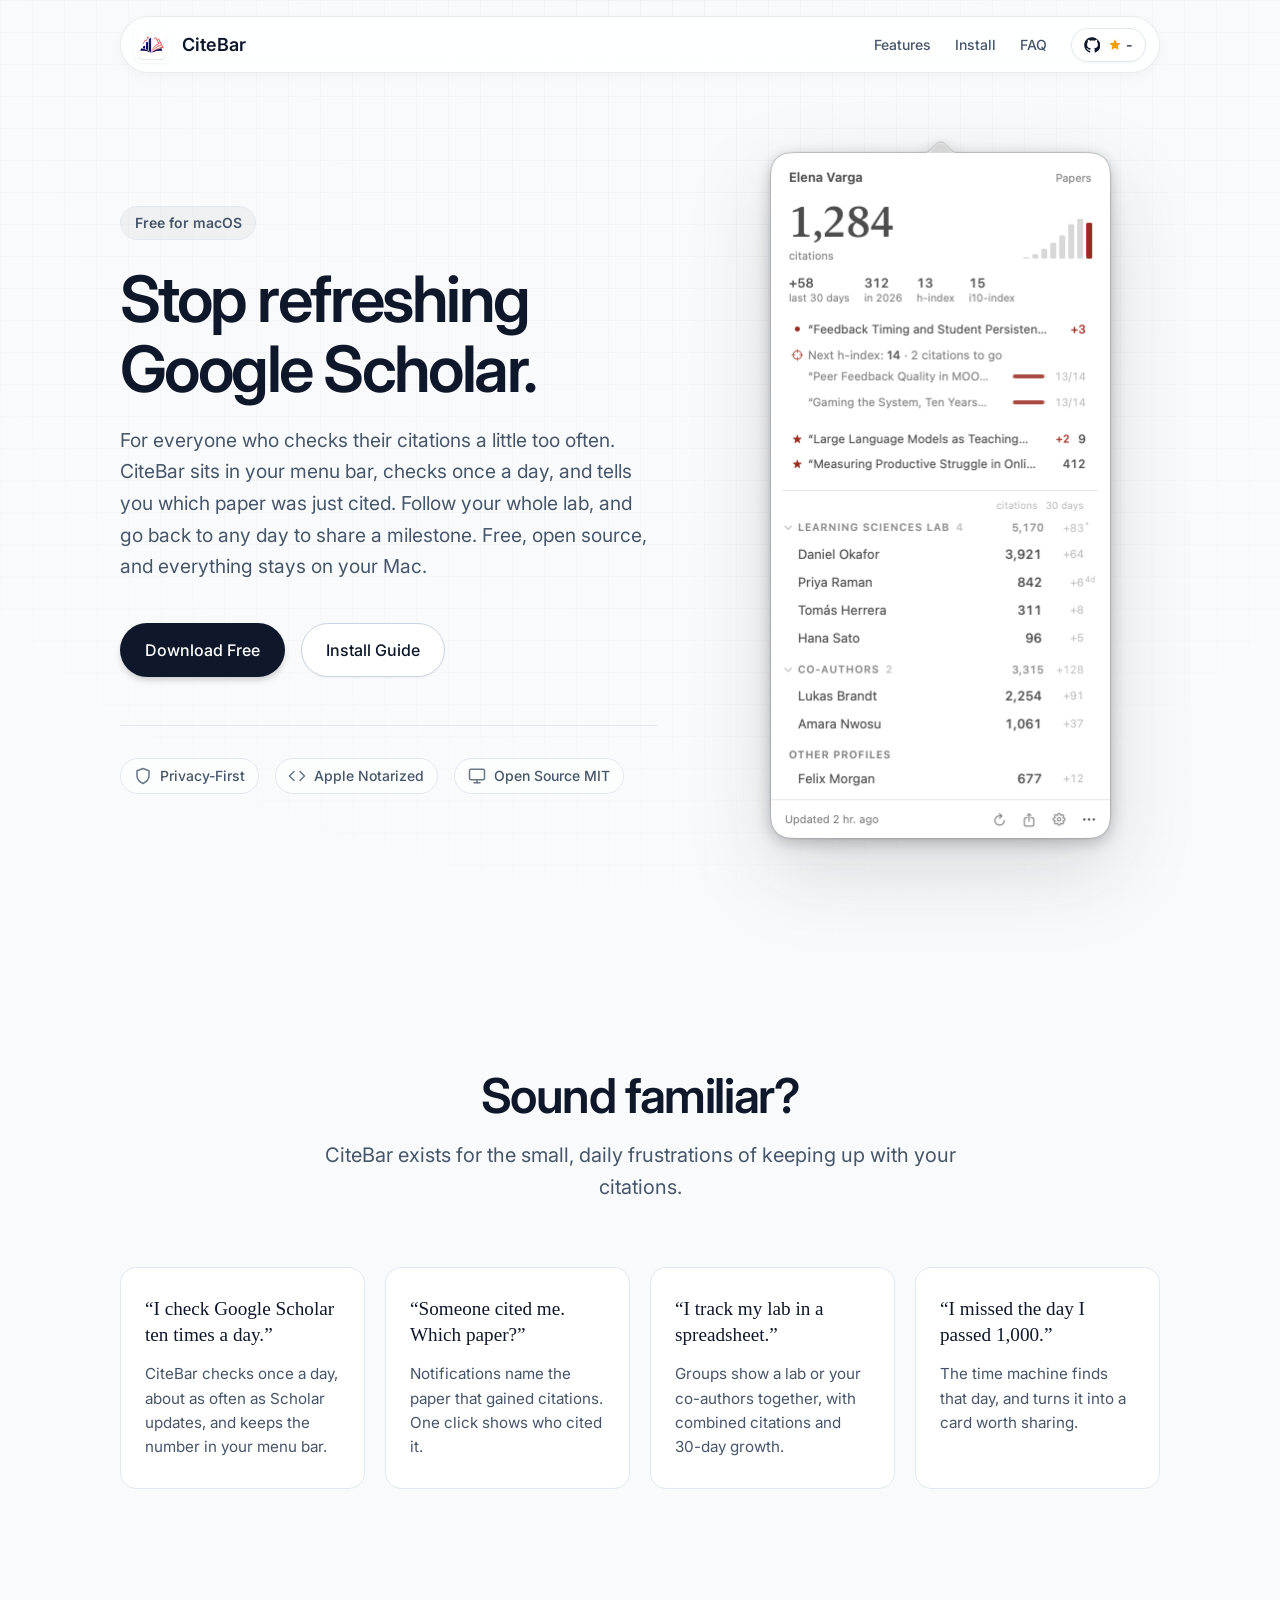
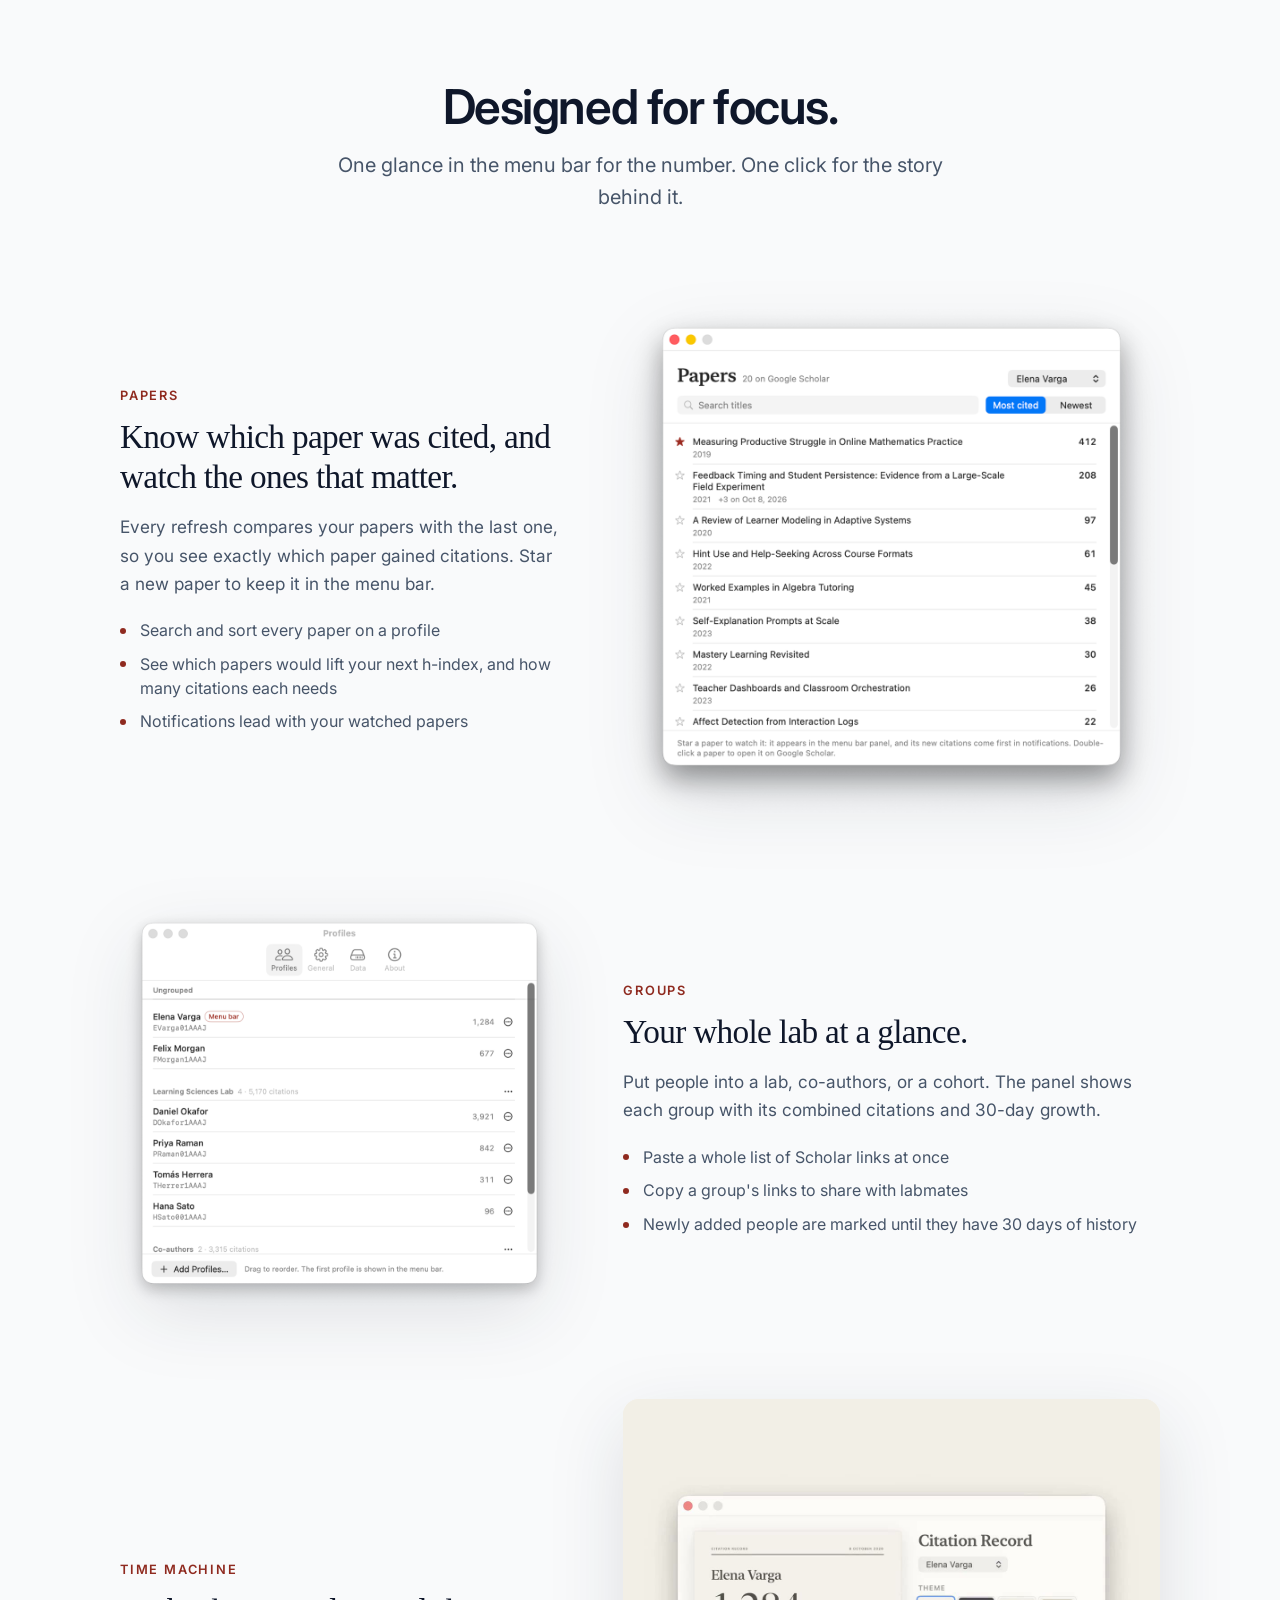
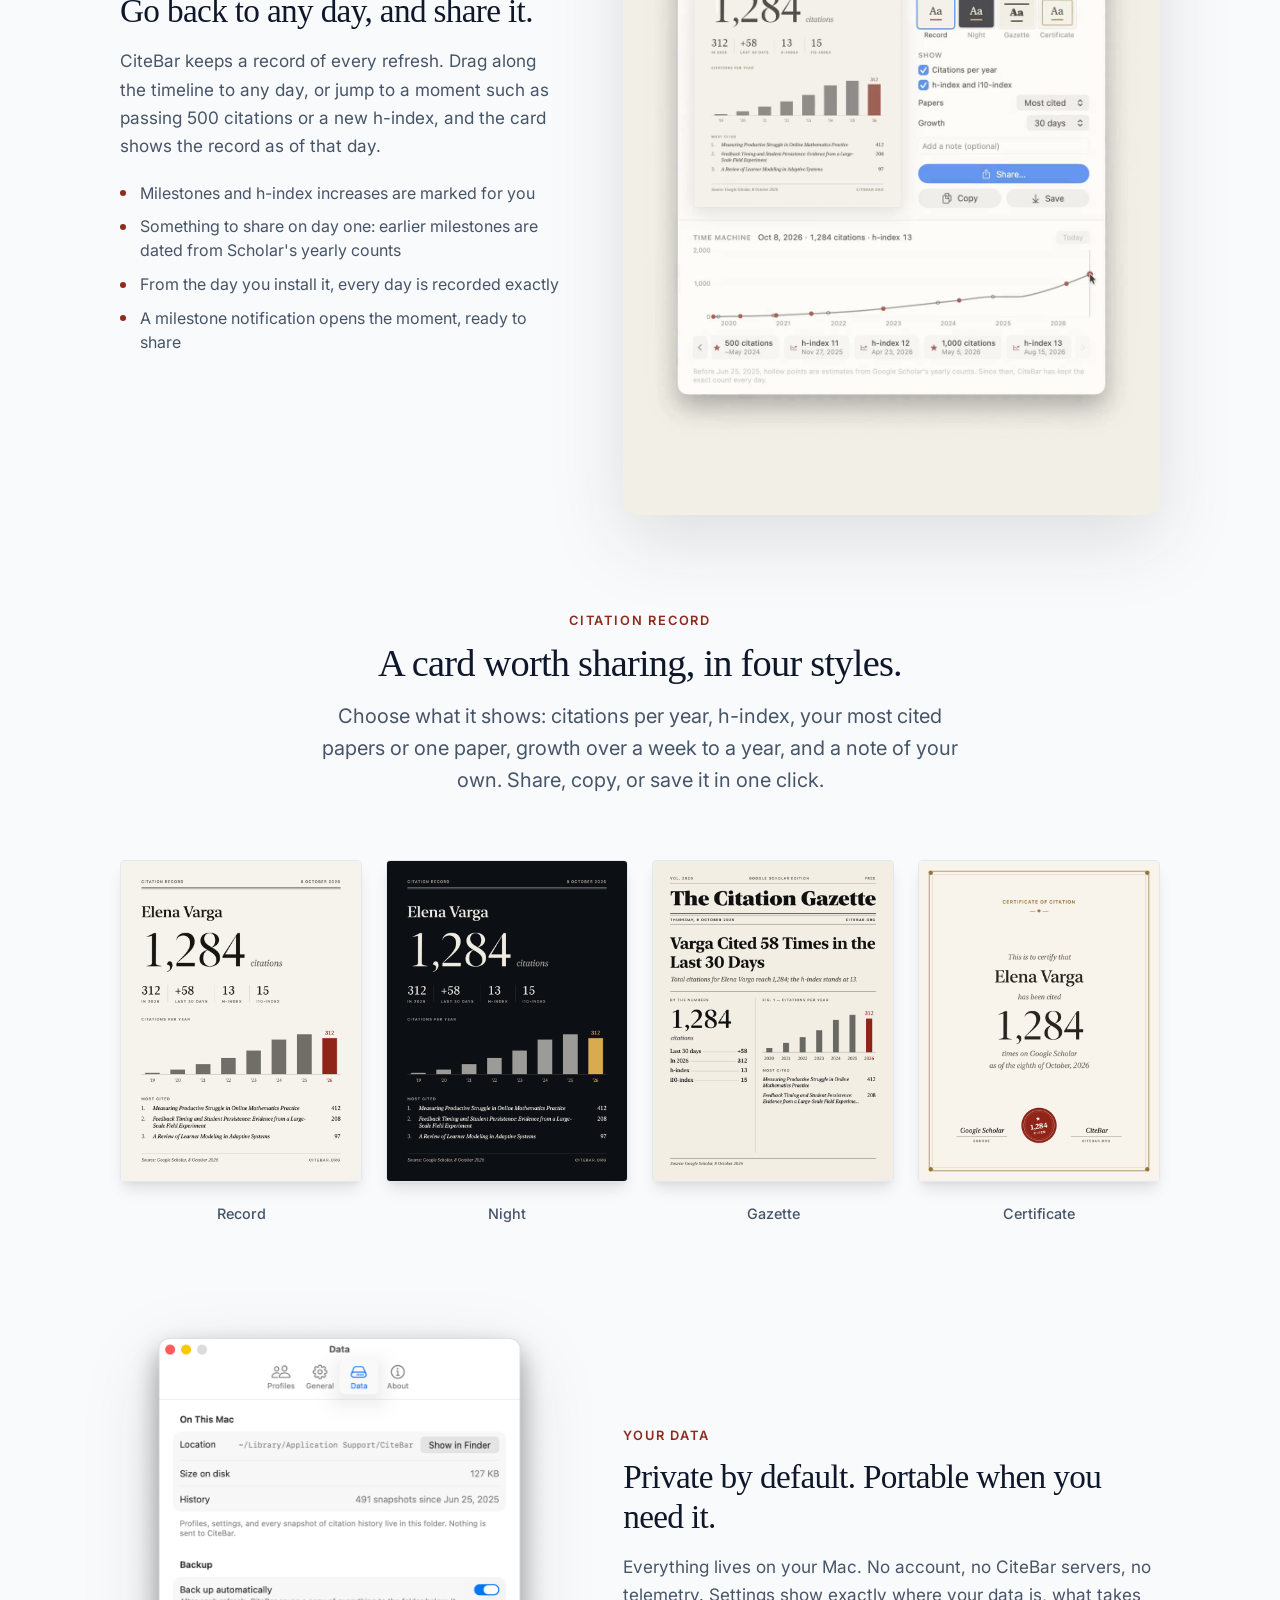
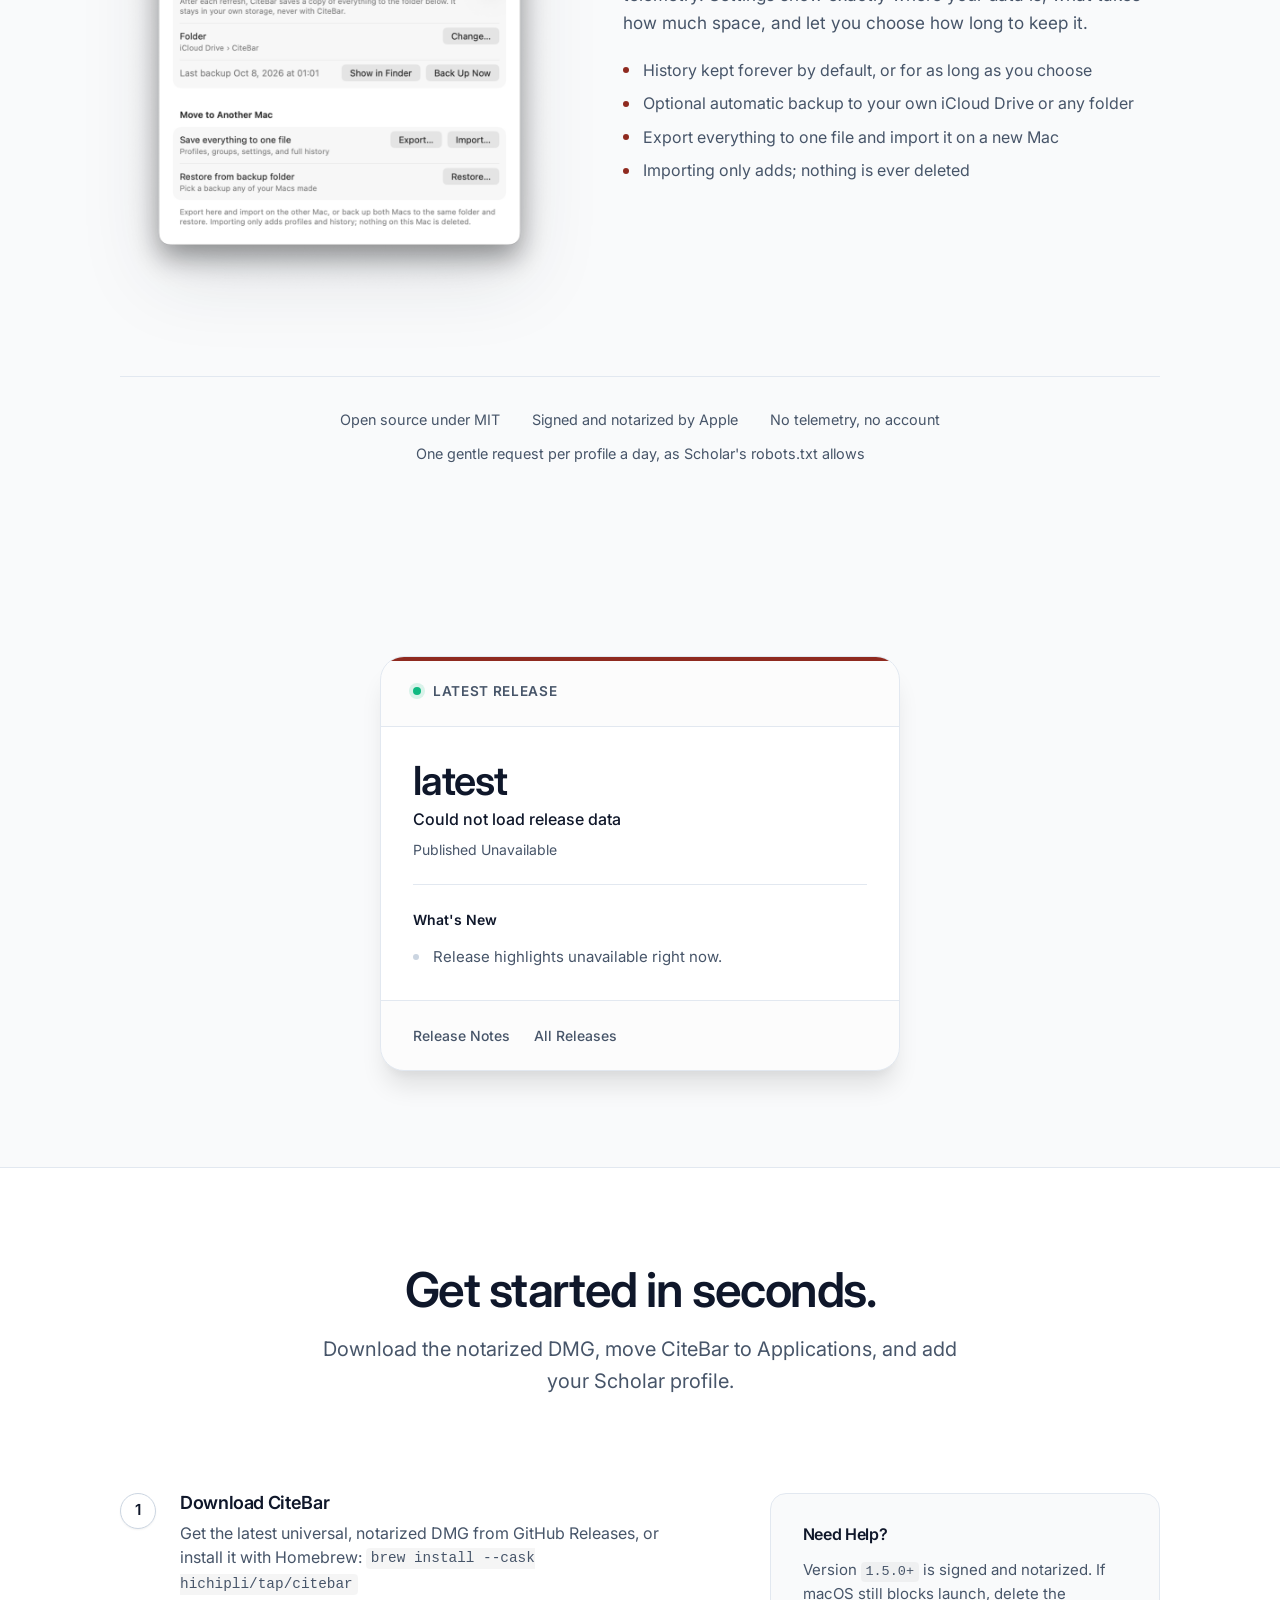
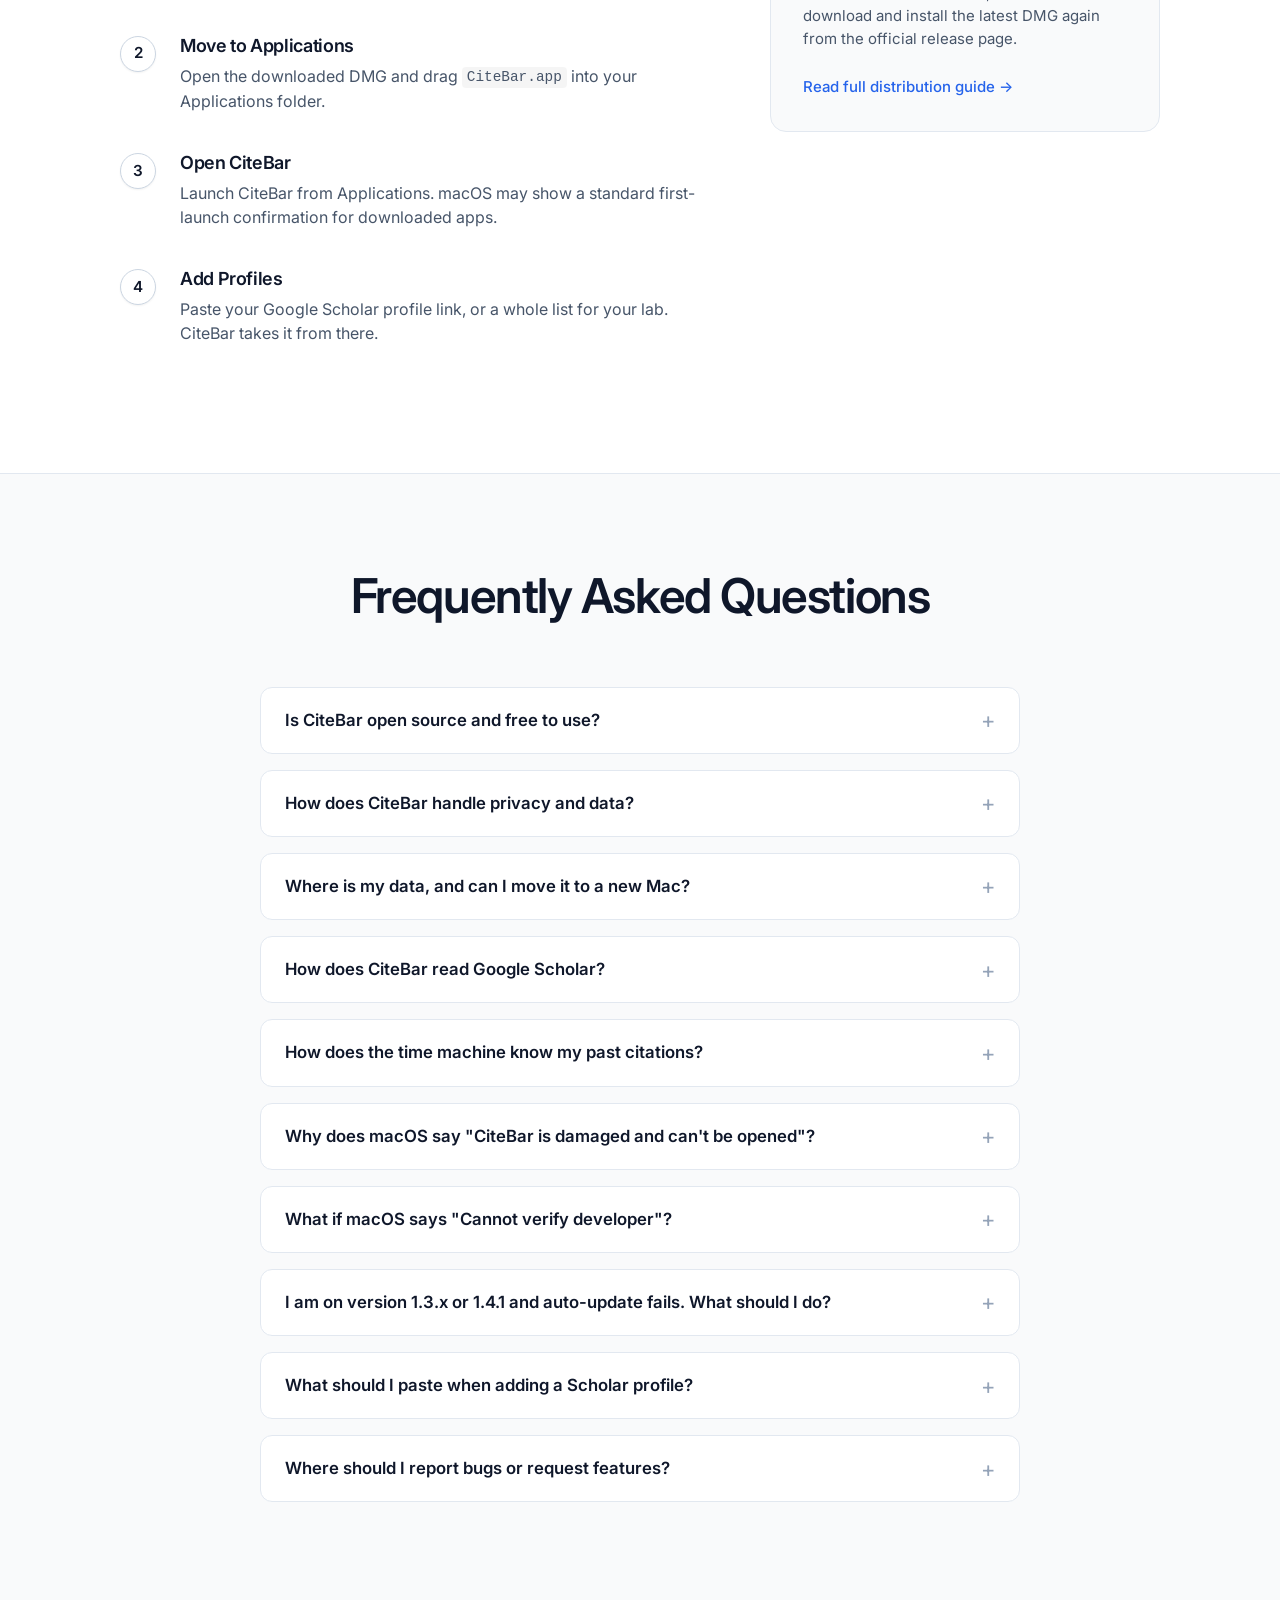
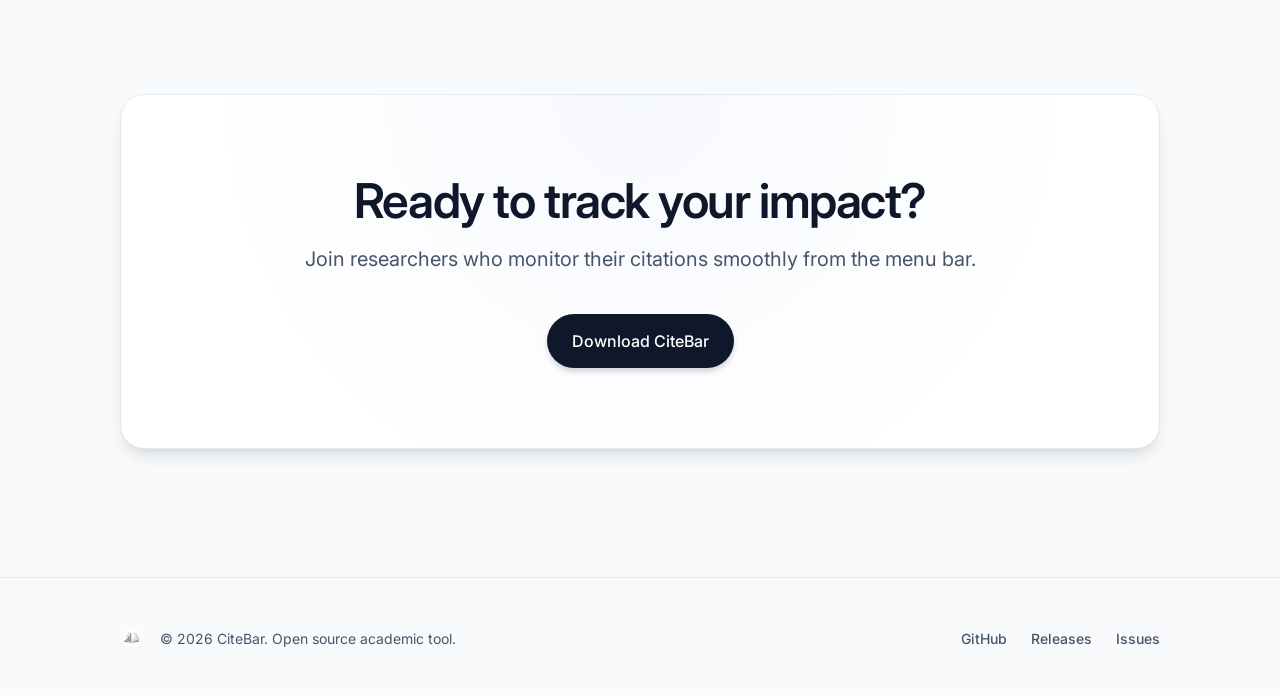
==== commit 0030d746: "docs: describe history retention, paper history, and sharing from Settings" ====
--- a/website/index.html
+++ b/website/index.html
@@ -332,8 +332,9 @@
           <div class="feature-text">
             <p class="eyebrow">Your data</p>
             <h3>Private by default. Portable when you need it.</h3>
-            <p>Everything lives on your Mac. No account, no CiteBar servers, no telemetry. Settings show exactly where your data is and how much space it takes.</p>
+            <p>Everything lives on your Mac. No account, no CiteBar servers, no telemetry. Settings show exactly where your data is, what takes how much space, and let you choose how long to keep it.</p>
             <ul class="feature-points">
+              <li>History kept forever by default, or for as long as you choose</li>
               <li>Optional automatic backup to your own iCloud Drive or any folder</li>
               <li>Export everything to one file and import it on a new Mac</li>
               <li>Importing only adds; nothing is ever deleted</li>
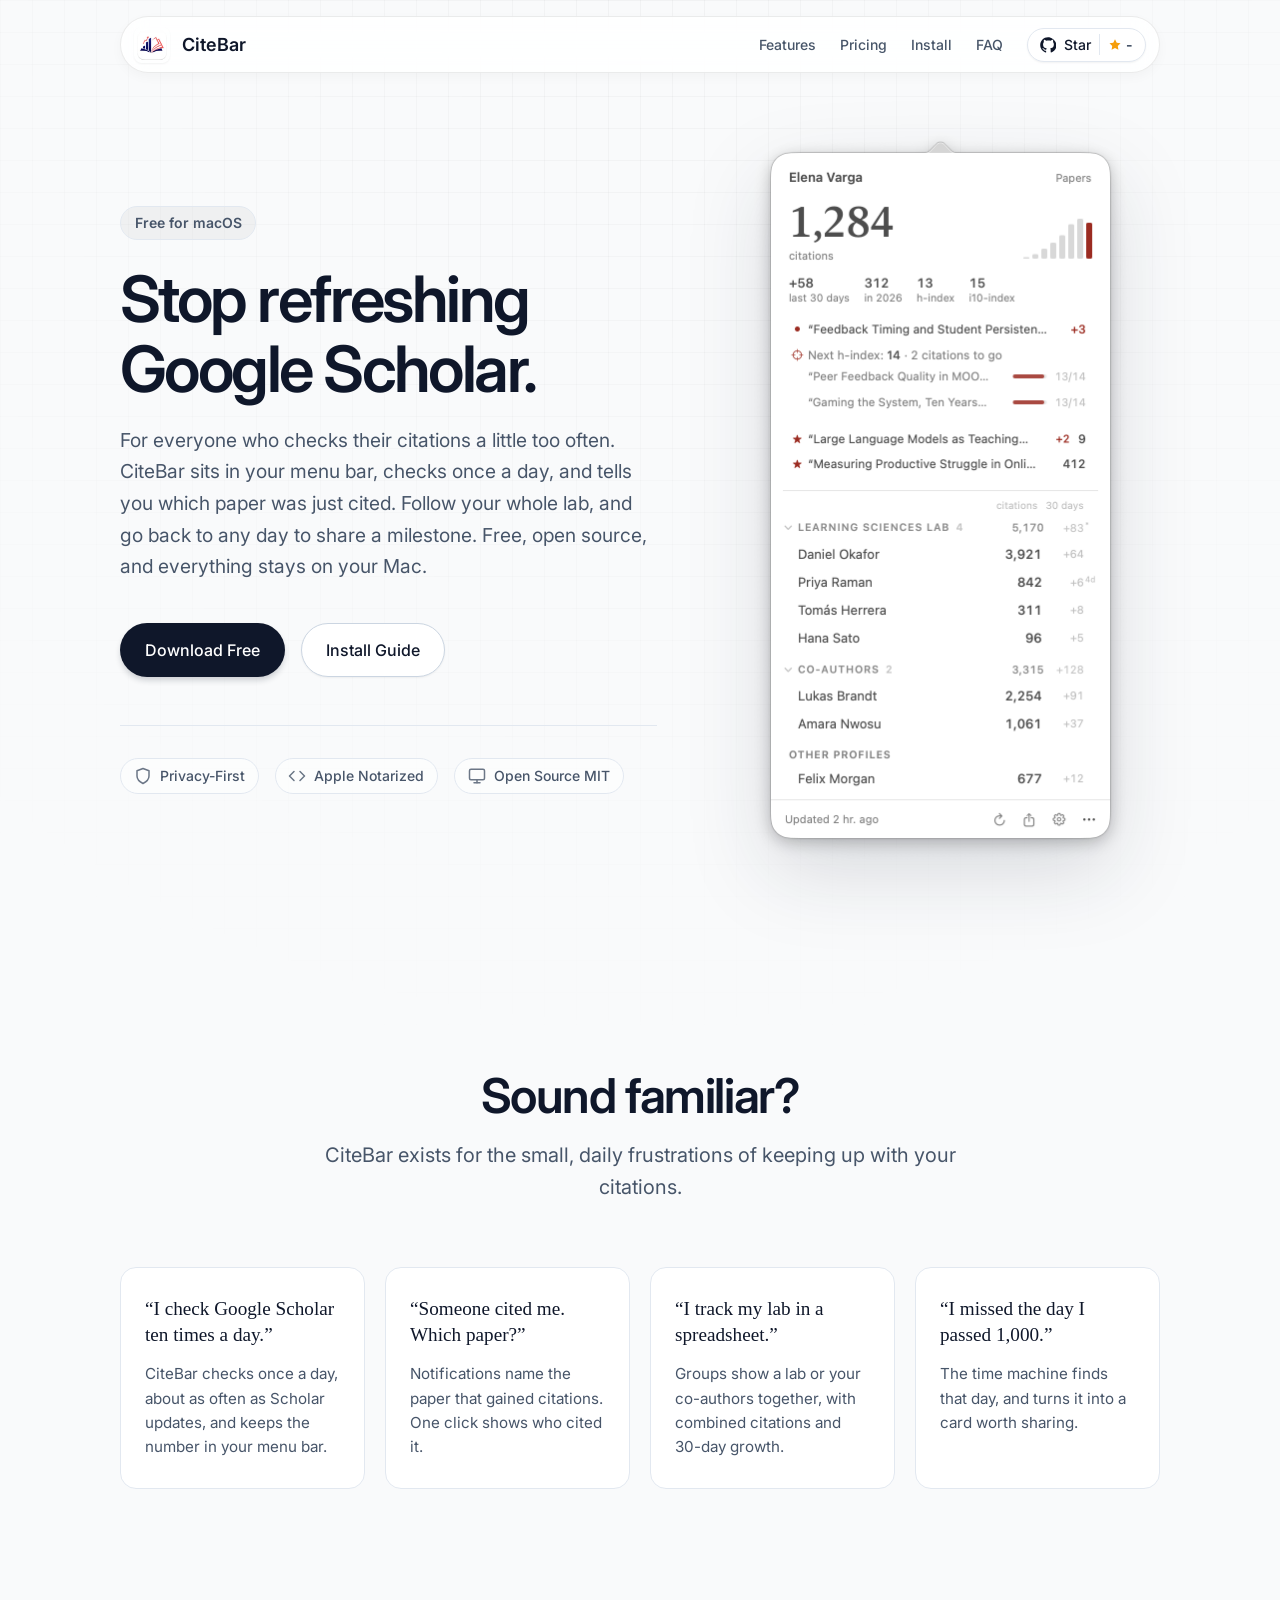
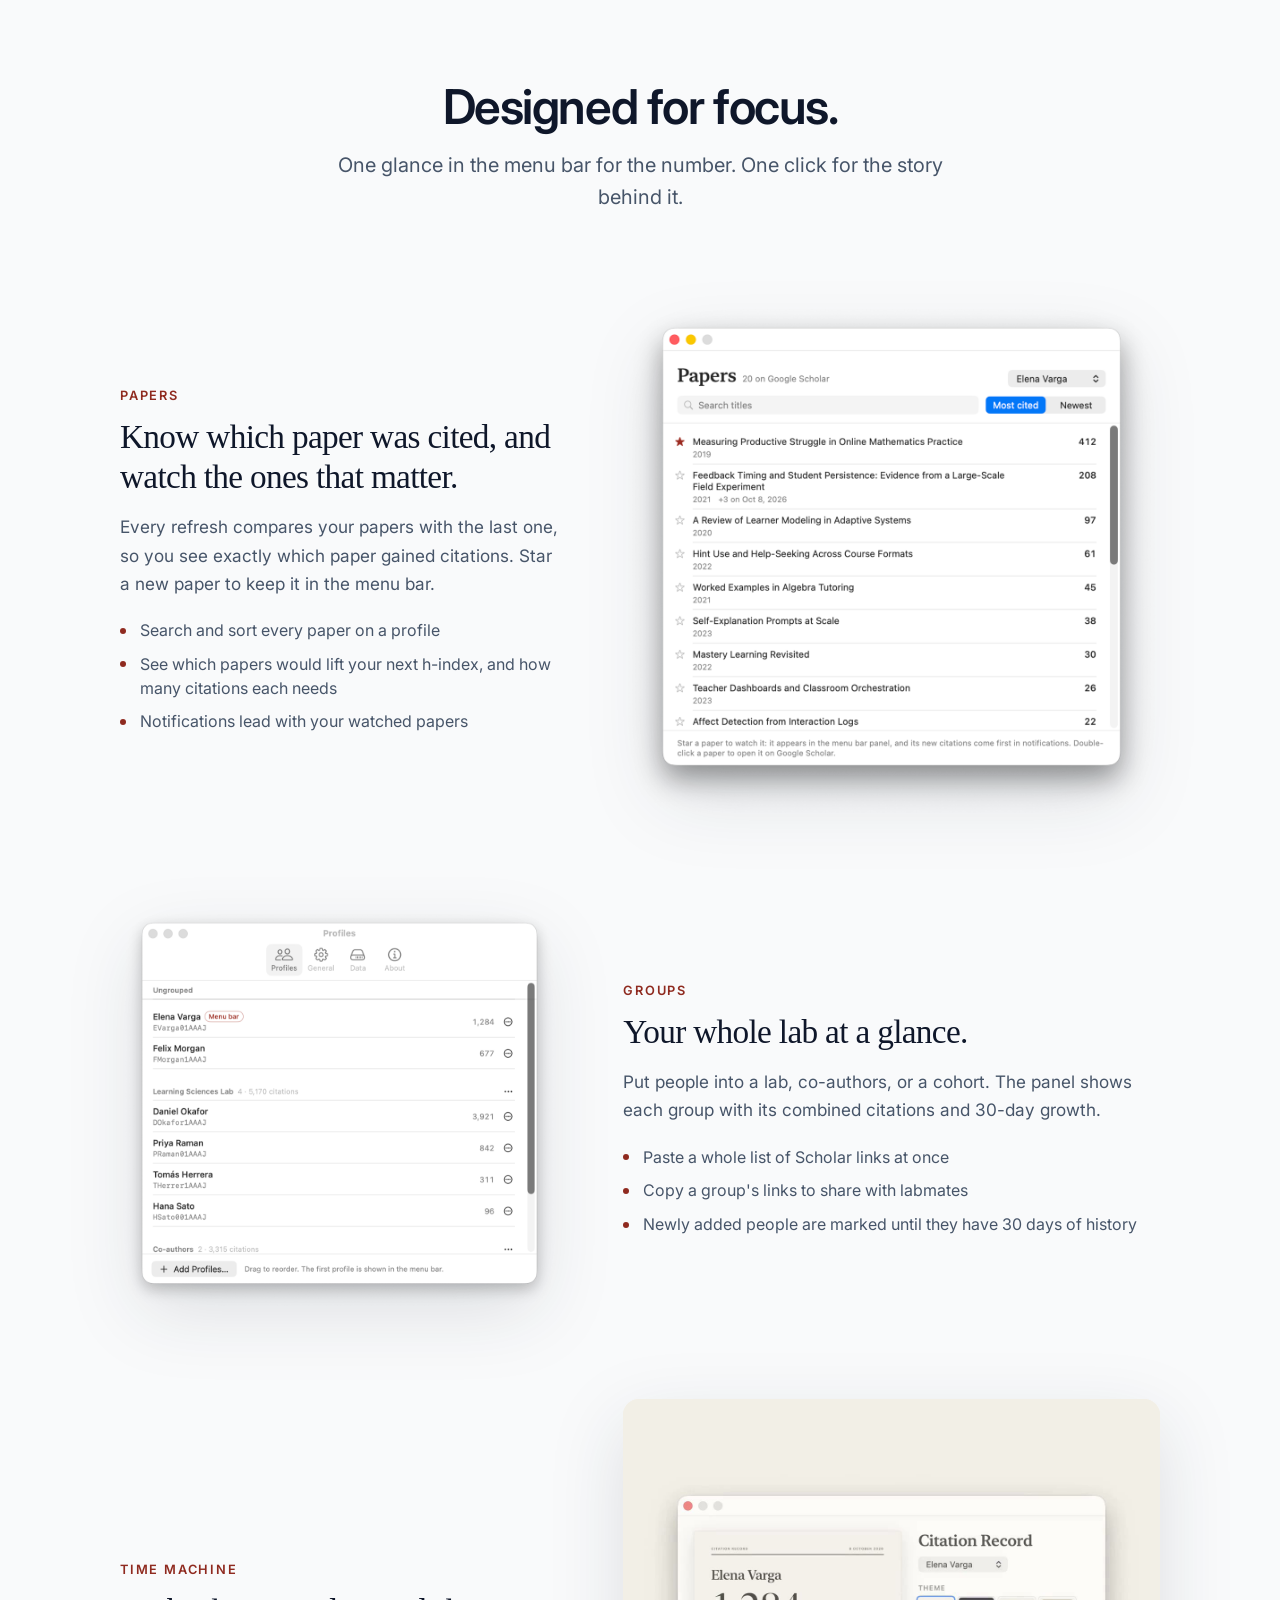
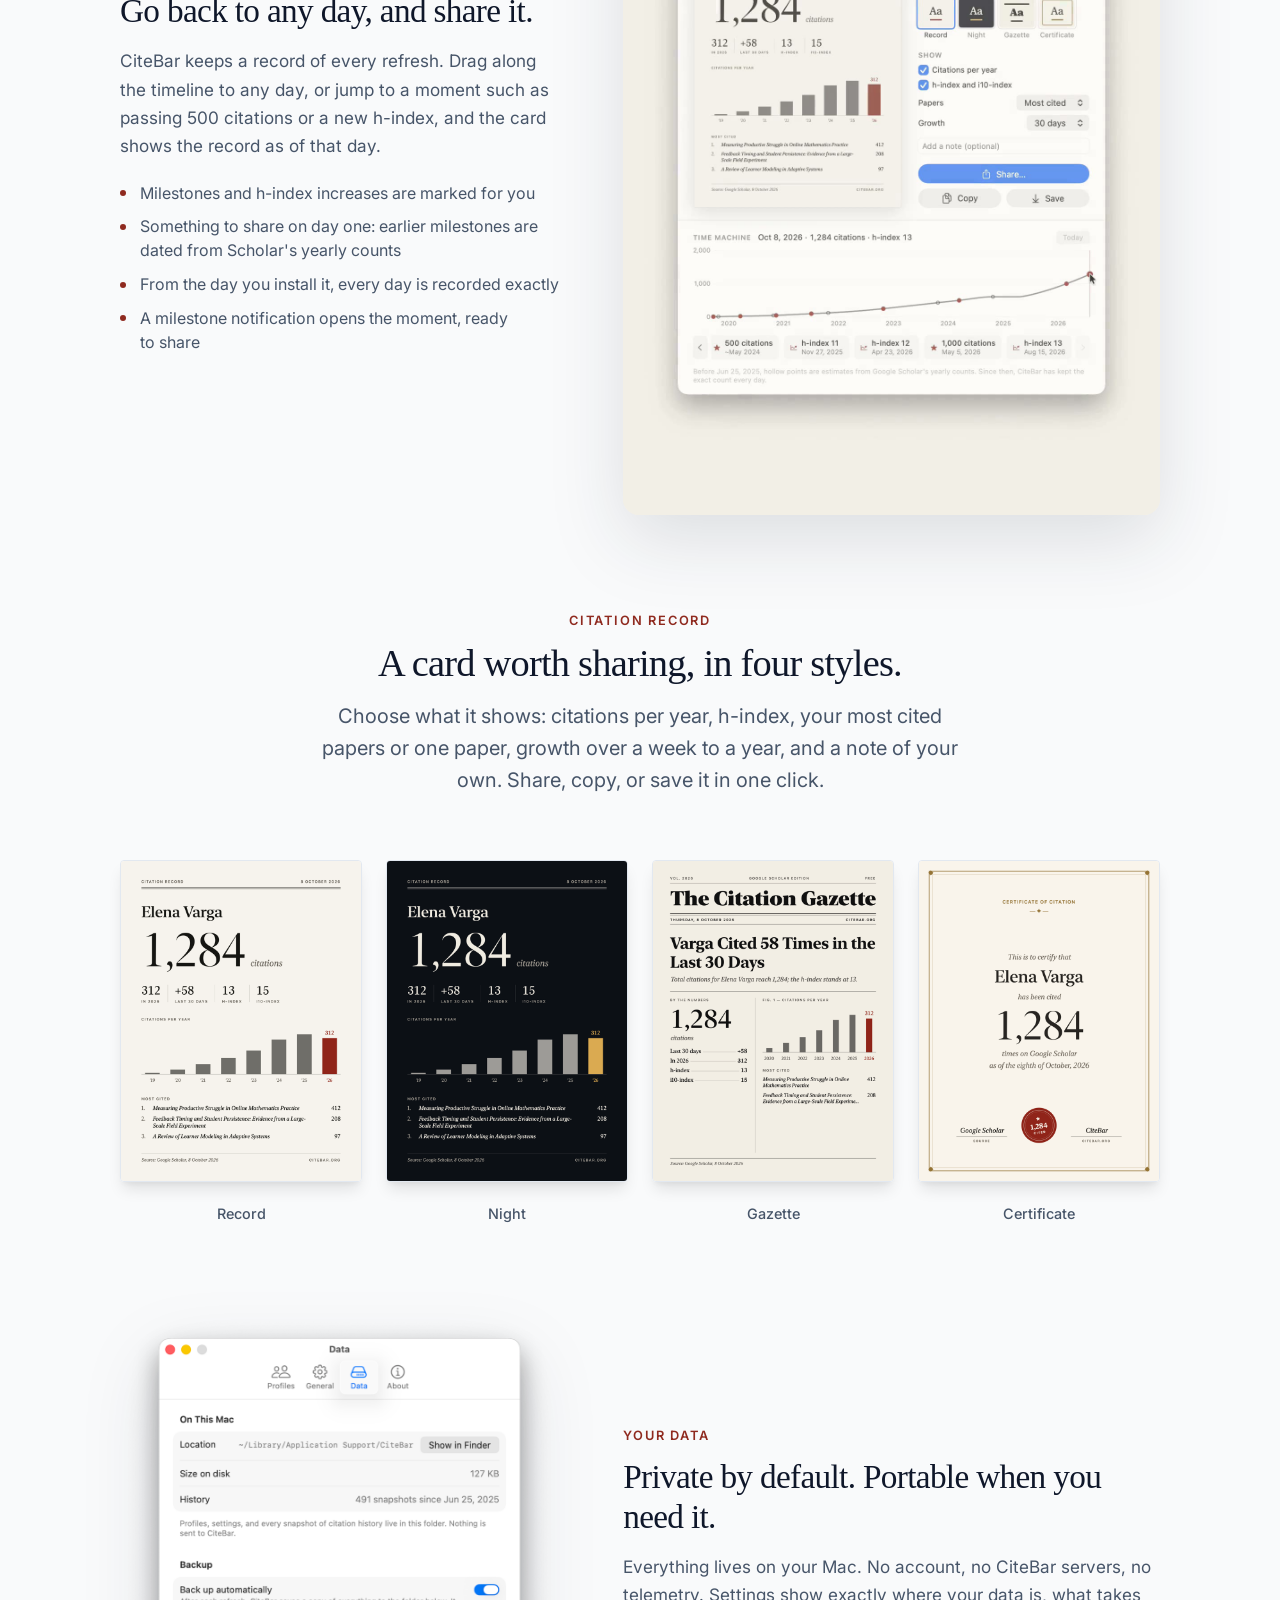
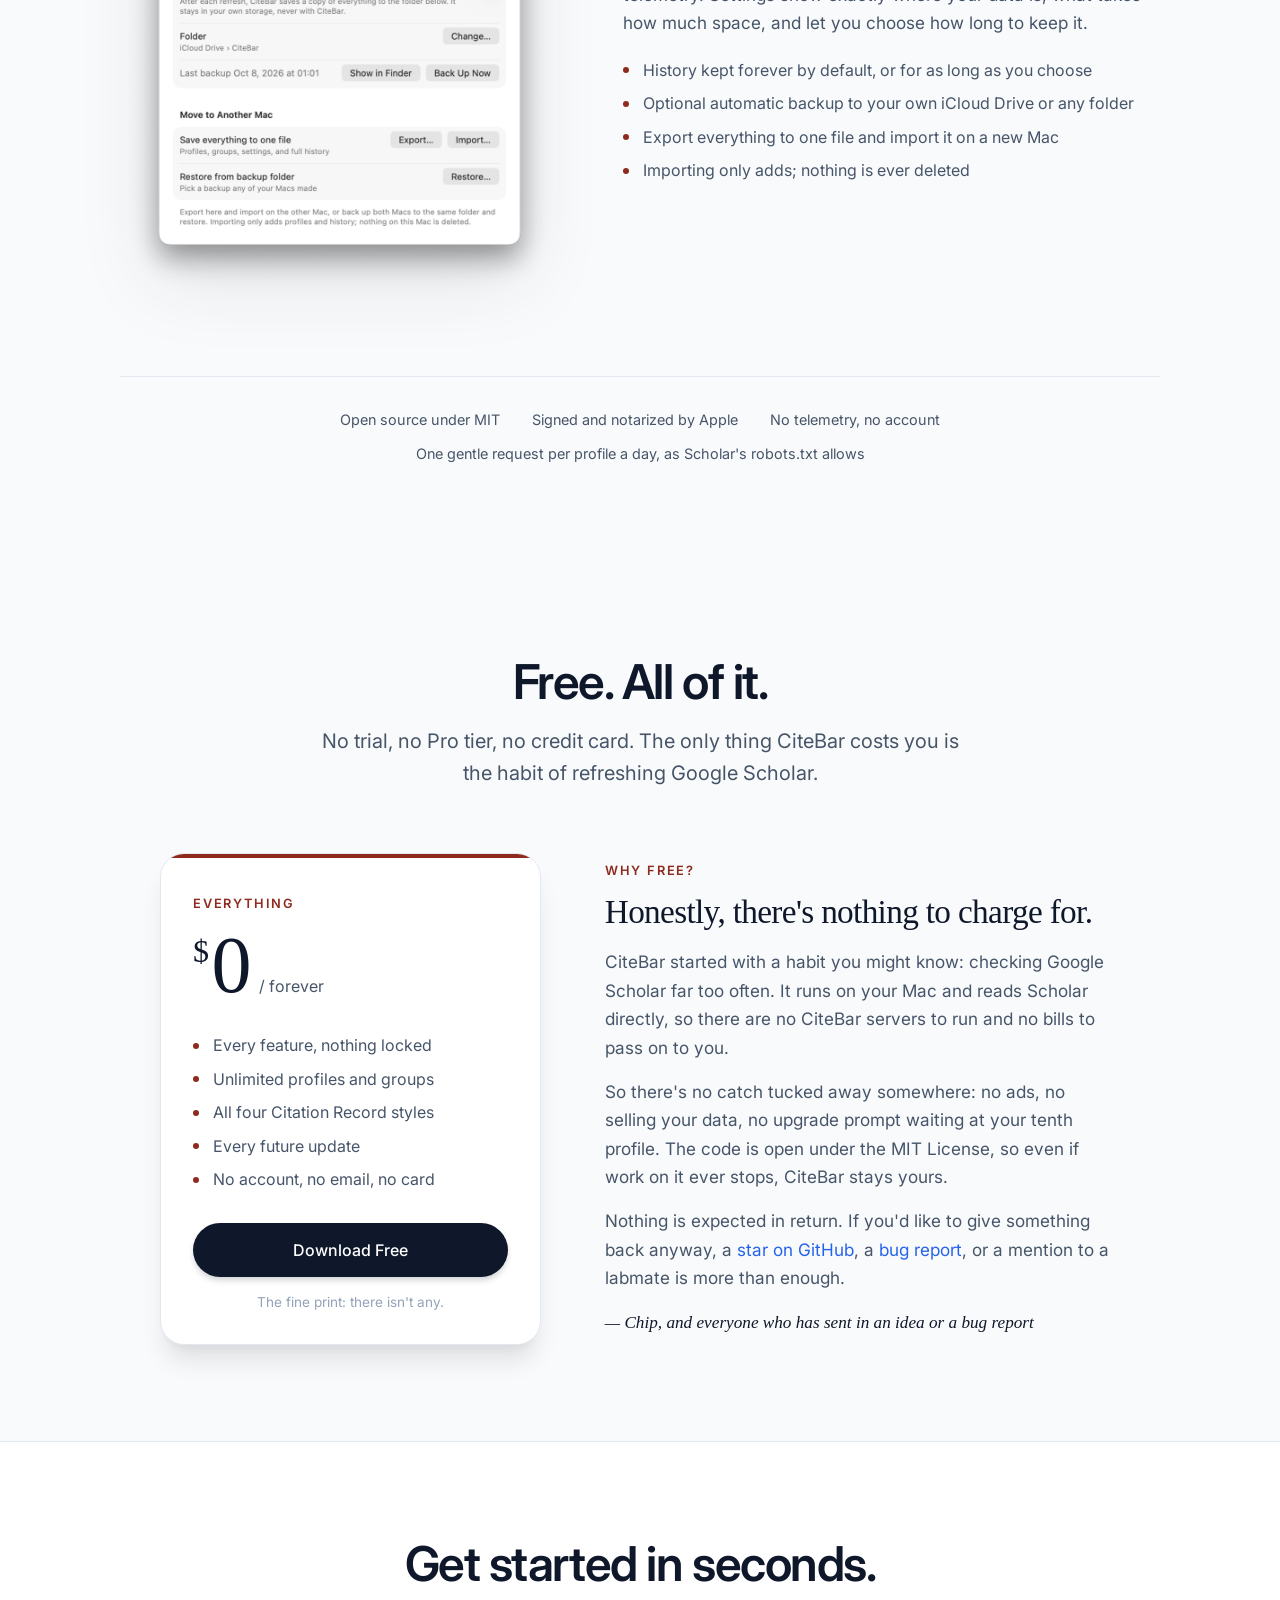
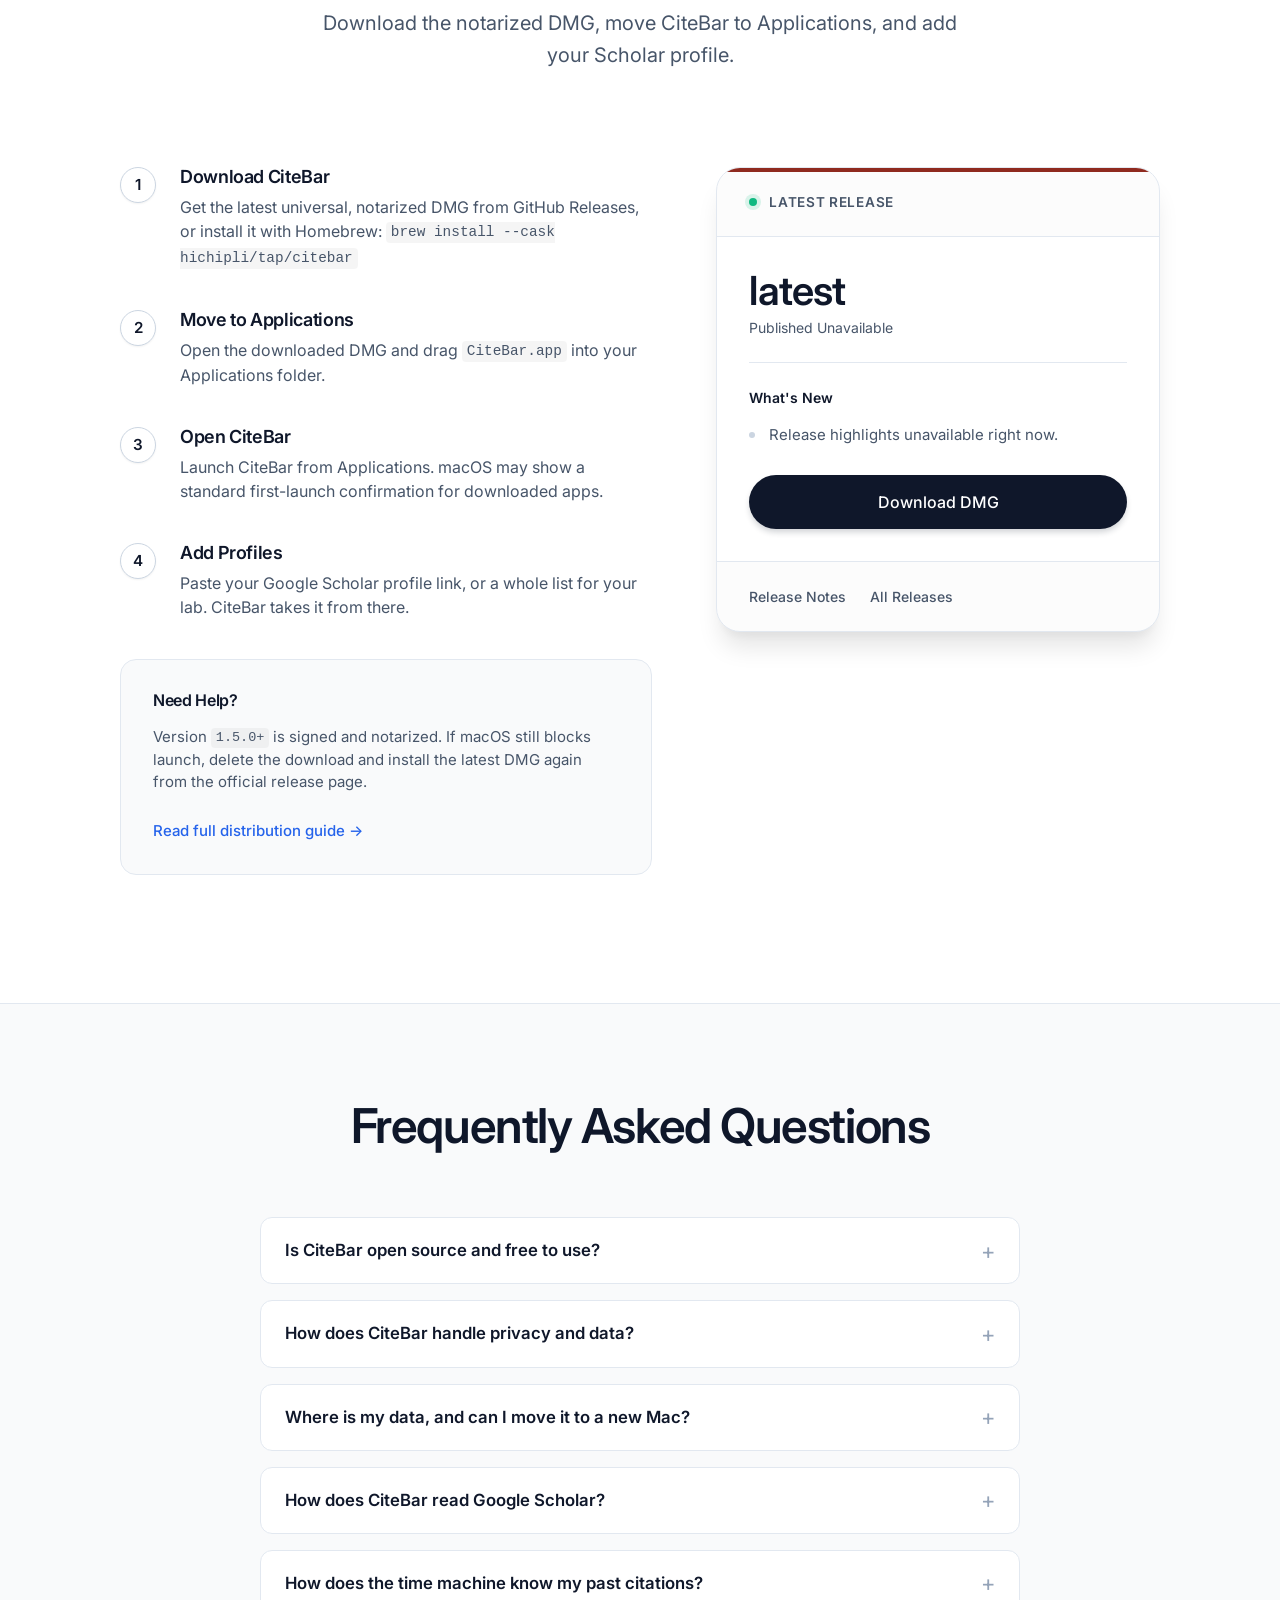
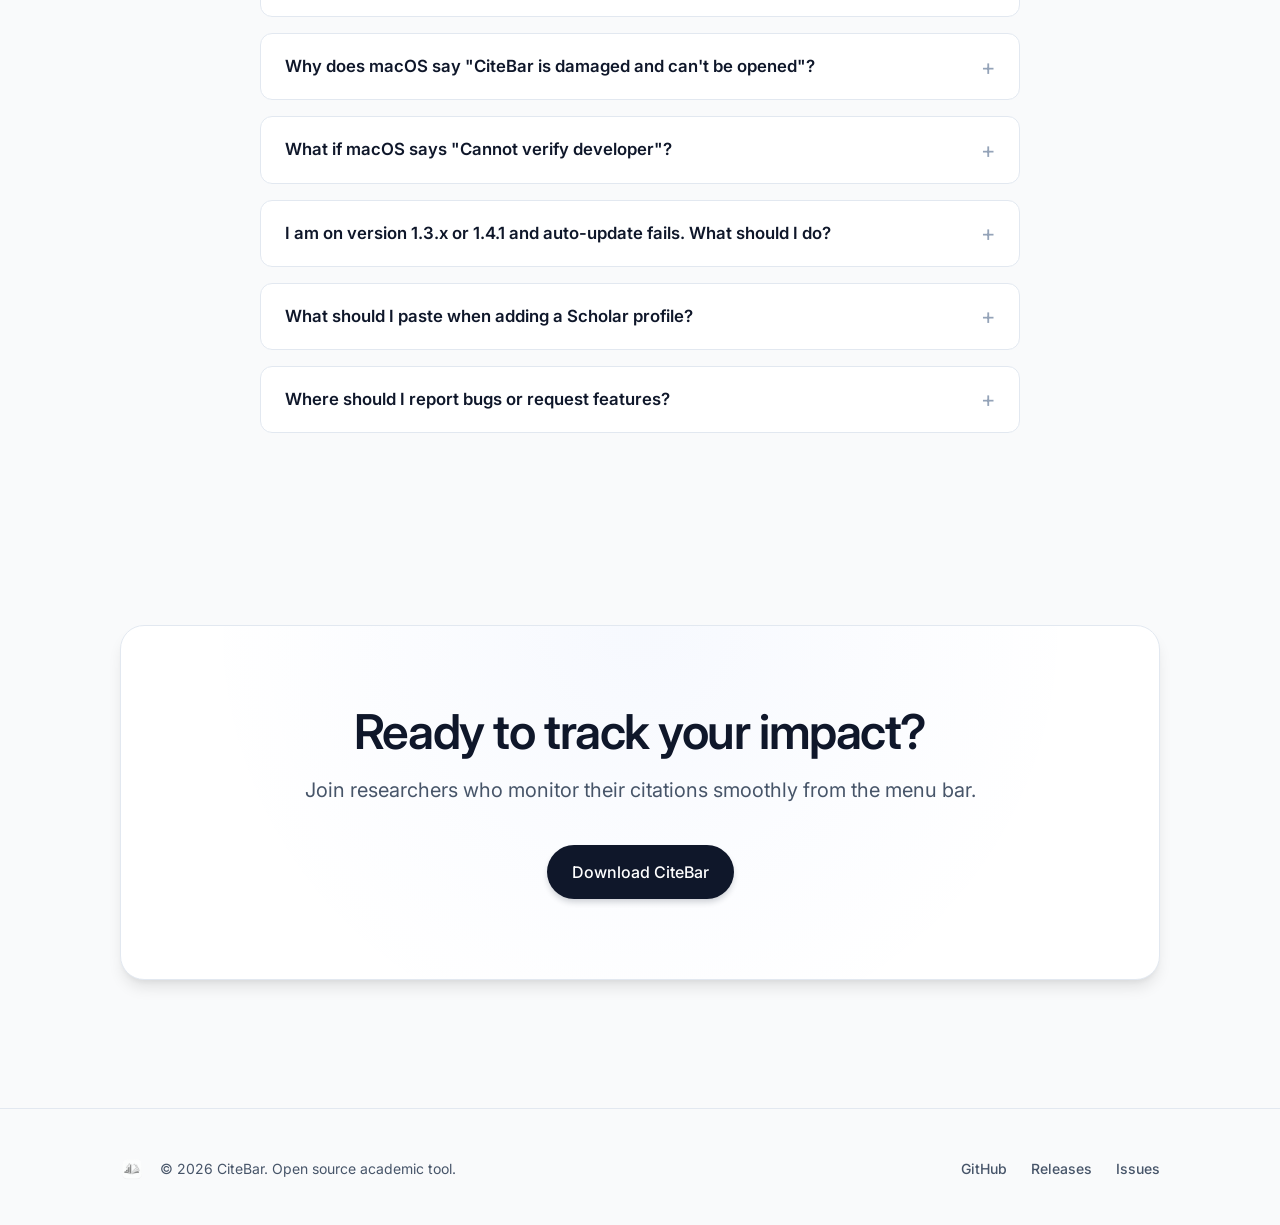
==== commit e947d48e: "feat(website): add pricing section and a friendlier star button - Header star button reads "Star" an" ====
--- a/website/index.html
+++ b/website/index.html
@@ -166,17 +166,23 @@
       </a>
       <nav class="site-nav" aria-label="Primary">
         <a class="nav-link" href="#features">Features</a>
+        <a class="nav-link" href="#pricing">Pricing</a>
         <a class="nav-link" href="#install">Install</a>
         <a class="nav-link" href="#faq">FAQ</a>
-        <a id="github-stars" class="github-stars" href="https://github.com/hichipli/CiteBar" target="_blank" rel="noreferrer" aria-label="GitHub stars">
+        <a id="github-stars" class="github-stars" href="https://github.com/hichipli/CiteBar" target="_blank" rel="noreferrer" aria-label="Star CiteBar on GitHub" aria-describedby="github-stars-tip">
           <svg class="github-icon" viewBox="0 0 24 24" aria-hidden="true" focusable="false">
             <path d="M12 .3C5.5.3.3 5.6.3 12.1c0 5.2 3.4 9.6 8.1 11.2.6.1.8-.3.8-.6v-2.2c-3.3.7-4-1.6-4-1.6-.5-1.4-1.3-1.7-1.3-1.7-1.1-.8.1-.8.1-.8 1.2.1 1.9 1.3 1.9 1.3 1.1 1.8 2.8 1.3 3.5 1 .1-.8.4-1.3.8-1.6-2.7-.3-5.6-1.4-5.6-6.2 0-1.4.5-2.5 1.3-3.4-.1-.3-.6-1.6.1-3.3 0 0 1.1-.4 3.5 1.3 1-.3 2.1-.4 3.2-.4s2.1.1 3.2.4c2.4-1.7 3.5-1.3 3.5-1.3.7 1.7.2 3 .1 3.3.8.9 1.3 2 1.3 3.4 0 4.8-2.9 5.9-5.6 6.2.4.4.8 1.1.8 2.2v3.2c0 .3.2.7.8.6 4.7-1.6 8.1-6 8.1-11.2C23.7 5.6 18.4.3 12 .3z"></path>
           </svg>
+          <span class="stars-label" aria-hidden="true">Star</span>
           <span class="stars-pill" aria-hidden="true">
             <svg class="star-icon" viewBox="0 0 24 24" focusable="false">
               <path d="M12 2.25l2.92 5.92 6.54.95-4.73 4.61 1.12 6.52L12 17.17l-5.85 3.08 1.12-6.52L2.54 9.12l6.54-.95L12 2.25z"></path>
             </svg>
             <strong id="github-stars-count">...</strong>
+          </span>
+          <span id="github-stars-tip" class="stars-tip" role="tooltip">
+            <strong>Stars are citations for software.</strong>
+            Yes, we check ours a little too often too.
           </span>
         </a>
       </nav>
@@ -352,31 +358,38 @@
       </div>
     </section>
 
-    <!-- release -->
-    <section id="release" class="section">
-      <div class="section-inner release-section">
-        <aside class="release-card reveal" aria-live="polite">
-          <div class="card-header">
-            <div class="status-dot"></div>
-            <p class="card-label">Latest Release</p>
-          </div>
-          <div class="card-body">
-            <h2 id="release-version" class="release-version">Loading...</h2>
-            <p id="release-title" class="release-title">Fetching latest release notes...</p>
-            <p class="release-date">Published <time id="release-date">Checking...</time></p>
-            
-            <div class="divider"></div>
-            
-            <p class="card-subtitle">What's New</p>
-            <ul id="release-highlights" class="release-highlights">
-              <li>Loading release highlights...</li>
+    <!-- pricing -->
+    <section id="pricing" class="section">
+      <div class="section-inner">
+        <div class="section-header reveal">
+          <h2 class="section-title">Free. All of it.</h2>
+          <p class="section-desc">No trial, no Pro tier, no credit card. The only thing CiteBar costs you is the habit of refreshing Google Scholar.</p>
+        </div>
+
+        <div class="pricing reveal">
+          <div class="price-card">
+            <p class="eyebrow">Everything</p>
+            <p class="price"><span class="price-currency">$</span>0<span class="price-period">/ forever</span></p>
+            <ul class="feature-points">
+              <li>Every feature, nothing locked</li>
+              <li>Unlimited profiles and groups</li>
+              <li>All four Citation Record styles</li>
+              <li>Every future update</li>
+              <li>No account, no email, no card</li>
             </ul>
-          </div>
-          <div class="card-footer">
-            <a id="release-notes-link" class="link-muted" href="https://github.com/hichipli/CiteBar/releases/latest" target="_blank" rel="noreferrer">Release Notes</a>
-            <a id="release-history-link" class="link-muted" href="https://github.com/hichipli/CiteBar/releases" target="_blank" rel="noreferrer">All Releases</a>
-          </div>
-        </aside>
+            <a id="download-button-pricing" class="btn btn-primary" href="https://github.com/hichipli/CiteBar/releases/latest">Download Free</a>
+            <p class="price-fineprint">The fine print: there isn't any.</p>
+          </div>
+
+          <div class="feature-text pricing-letter">
+            <p class="eyebrow">Why free?</p>
+            <h3>Honestly, there's nothing to charge for.</h3>
+            <p>CiteBar started with a habit you might know: checking Google Scholar far too often. It runs on your Mac and reads Scholar directly, so there are no CiteBar servers to run and no bills to pass on to you.</p>
+            <p>So there's no catch tucked away somewhere: no ads, no selling your data, no upgrade prompt waiting at your tenth profile. The code is open under the MIT License, so even if work on it ever stops, CiteBar stays yours.</p>
+            <p>Nothing is expected in return. If you'd like to give something back anyway, a <a href="https://github.com/hichipli/CiteBar" target="_blank" rel="noreferrer">star on GitHub</a>, a <a href="https://github.com/hichipli/CiteBar/issues/new/choose" target="_blank" rel="noreferrer">bug report</a>, or a mention to a labmate is more than enough.</p>
+            <p class="signature">Chip, and everyone who has sent in an idea or a bug report</p>
+          </div>
+        </div>
       </div>
     </section>
 
@@ -418,13 +431,35 @@
                 <p>Paste your Google Scholar profile link, or a whole list for your lab. CiteBar takes it from there.</p>
               </div>
             </div>
-          </div>
-          
-          <div class="install-help">
-            <h4>Need Help?</h4>
-            <p>Version <code>1.5.0+</code> is signed and notarized. If macOS still blocks launch, delete the download and install the latest DMG again from the official release page.</p>
-            <a href="https://github.com/hichipli/CiteBar/blob/main/DISTRIBUTION.md" target="_blank" rel="noreferrer" class="link-arrow">Read full distribution guide <span>→</span></a>
-          </div>
+            <div class="install-help">
+              <h4>Need Help?</h4>
+              <p>Version <code>1.5.0+</code> is signed and notarized. If macOS still blocks launch, delete the download and install the latest DMG again from the official release page.</p>
+              <a href="https://github.com/hichipli/CiteBar/blob/main/DISTRIBUTION.md" target="_blank" rel="noreferrer" class="link-arrow">Read full distribution guide <span>→</span></a>
+            </div>
+          </div>
+
+          <aside class="release-card" aria-live="polite">
+            <div class="card-header">
+              <div class="status-dot"></div>
+              <p class="card-label">Latest Release</p>
+            </div>
+            <div class="card-body">
+              <h3 id="release-version" class="release-version">Loading...</h3>
+              <p class="release-date">Published <time id="release-date">Checking...</time></p>
+
+              <div class="divider"></div>
+
+              <p class="card-subtitle">What's New</p>
+              <ul id="release-highlights" class="release-highlights">
+                <li>Loading release highlights...</li>
+              </ul>
+              <a id="download-button-release" class="btn btn-primary release-download" href="https://github.com/hichipli/CiteBar/releases/latest">Download DMG</a>
+            </div>
+            <div class="card-footer">
+              <a id="release-notes-link" class="link-muted" href="https://github.com/hichipli/CiteBar/releases/latest" target="_blank" rel="noreferrer">Release Notes</a>
+              <a id="release-history-link" class="link-muted" href="https://github.com/hichipli/CiteBar/releases" target="_blank" rel="noreferrer">All Releases</a>
+            </div>
+          </aside>
         </div>
       </div>
     </section>
--- a/website/styles.css
+++ b/website/styles.css
@@ -166,6 +166,7 @@
 }
 
 .github-stars {
+  position: relative;
   display: flex;
   align-items: center;
   gap: 0.5rem;
@@ -177,12 +178,19 @@
   font-size: 0.875rem;
   font-weight: 500;
   box-shadow: var(--shadow-sm);
-  transition: border-color 0.2s;
-}
-
-.github-stars:hover {
-  border-color: var(--border-strong);
-  color: var(--text-primary);
+  transition: border-color 0.2s, background-color 0.2s;
+}
+
+.github-stars:hover,
+.github-stars:focus-visible {
+  border-color: #fcd34d;
+  background: #fffbeb;
+  color: var(--text-primary);
+}
+
+.stars-label {
+  padding-right: 0.5rem;
+  border-right: 1px solid var(--border);
 }
 
 .github-icon {
@@ -202,6 +210,75 @@
   width: 14px;
   height: 14px;
   fill: #f59e0b;
+  /* One twinkle after the page settles, so the eye finds it once. No looping. */
+  animation: starTwinkle 0.9s cubic-bezier(0.34, 1.56, 0.64, 1) 2.5s 1;
+  transition: transform 0.35s cubic-bezier(0.34, 1.56, 0.64, 1);
+}
+
+.github-stars:hover .star-icon,
+.github-stars:focus-visible .star-icon {
+  transform: scale(1.3) rotate(72deg);
+}
+
+@keyframes starTwinkle {
+  50% { transform: scale(1.45) rotate(72deg); }
+  100% { transform: scale(1) rotate(72deg); }
+}
+
+.stars-tip {
+  position: absolute;
+  top: calc(100% + 12px);
+  right: 0;
+  width: 272px;
+  padding: 0.75rem 0.9rem;
+  background: var(--bg-surface);
+  border: 1px solid var(--border);
+  border-radius: var(--radius-md);
+  box-shadow: var(--shadow-lg);
+  font-size: 0.8125rem;
+  font-weight: 400;
+  line-height: 1.45;
+  color: var(--text-secondary);
+  opacity: 0;
+  transform: translateY(-4px);
+  pointer-events: none;
+  transition: opacity 0.2s, transform 0.2s;
+}
+
+.stars-tip strong {
+  display: block;
+  font-family: "New York", "Iowan Old Style", Georgia, serif;
+  font-size: 0.95rem;
+  font-weight: 500;
+  color: var(--text-primary);
+  margin-bottom: 0.15rem;
+}
+
+.stars-tip::before {
+  content: "";
+  position: absolute;
+  top: -6px;
+  right: 1.5rem;
+  width: 10px;
+  height: 10px;
+  background: inherit;
+  border-left: 1px solid var(--border);
+  border-top: 1px solid var(--border);
+  transform: rotate(45deg);
+}
+
+.github-stars:hover .stars-tip,
+.github-stars:focus-visible .stars-tip {
+  opacity: 1;
+  transform: translateY(0);
+  transition-delay: 0.15s;
+}
+
+@media (prefers-reduced-motion: reduce) {
+  .star-icon {
+    animation: none;
+    transition: none;
+  }
 }
 
 /* Sections */
@@ -394,10 +471,9 @@
   margin-bottom: 0.25rem;
 }
 
-.release-title {
-  color: var(--text-primary);
-  font-weight: 500;
-  margin-bottom: 0.5rem;
+.release-download {
+  width: 100%;
+  margin-top: 1.75rem;
 }
 
 .release-date {
@@ -466,8 +542,9 @@
 /* Install Steps */
 .install-container {
   display: grid;
-  grid-template-columns: 1.5fr 1fr;
+  grid-template-columns: 1.2fr 1fr;
   gap: 4rem;
+  align-items: start;
   padding: 2rem 0;
 }
 
@@ -903,15 +980,6 @@
   filter: drop-shadow(0 30px 40px rgba(15, 23, 42, 0.14));
 }
 
-.release-section {
-  display: flex;
-  justify-content: center;
-}
-
-.release-section .release-card {
-  width: min(100%, 520px);
-}
-
 /* Pain points */
 .pain-grid {
   display: grid;
@@ -983,6 +1051,7 @@
 
 .feature-points li {
   position: relative;
+  text-wrap: pretty;
   padding-left: 1.25rem;
   color: var(--text-secondary);
   line-height: 1.5;
@@ -1094,3 +1163,89 @@
   border-radius: var(--radius-lg);
   background: #f2eee7;
 }
+
+/* Pricing */
+.pricing {
+  display: grid;
+  grid-template-columns: 0.85fr 1.15fr;
+  gap: 4rem;
+  align-items: center;
+  max-width: 960px;
+  margin: 0 auto;
+}
+
+.price-card {
+  position: relative;
+  overflow: hidden;
+  background: var(--bg-surface);
+  border: 1px solid var(--border);
+  border-radius: var(--radius-xl);
+  box-shadow: var(--shadow-float);
+  padding: 2.5rem 2rem 2rem;
+}
+
+.price-card::after {
+  content: '';
+  position: absolute;
+  top: 0; left: 0; right: 0;
+  height: 4px;
+  background: #8f2a1f;
+}
+
+.price {
+  font-family: "New York", "Iowan Old Style", Georgia, serif;
+  font-size: 5rem;
+  line-height: 1;
+  color: var(--text-primary);
+}
+
+.price-currency {
+  font-size: 2rem;
+  vertical-align: 1.9rem;
+  margin-right: 0.15rem;
+}
+
+.price-period {
+  font-family: var(--font-sans);
+  font-size: 1rem;
+  color: var(--text-secondary);
+  margin-left: 0.5rem;
+}
+
+.price-card .feature-points {
+  margin: 1.75rem 0 2rem;
+}
+
+.price-card .btn {
+  width: 100%;
+}
+
+.price-fineprint {
+  margin-top: 0.9rem;
+  text-align: center;
+  font-size: 0.85rem;
+  color: var(--text-tertiary);
+}
+
+.pricing-letter > p:not(.eyebrow) + p {
+  margin-top: 1rem;
+}
+
+.pricing-letter .signature {
+  font-family: "New York", "Iowan Old Style", Georgia, serif;
+  font-style: italic;
+  color: var(--text-primary);
+  text-wrap: balance;
+}
+
+.pricing-letter .signature::before {
+  content: "— ";
+}
+
+@media (max-width: 980px) {
+  .pricing {
+    grid-template-columns: 1fr;
+    gap: 3rem;
+    max-width: 520px;
+  }
+}
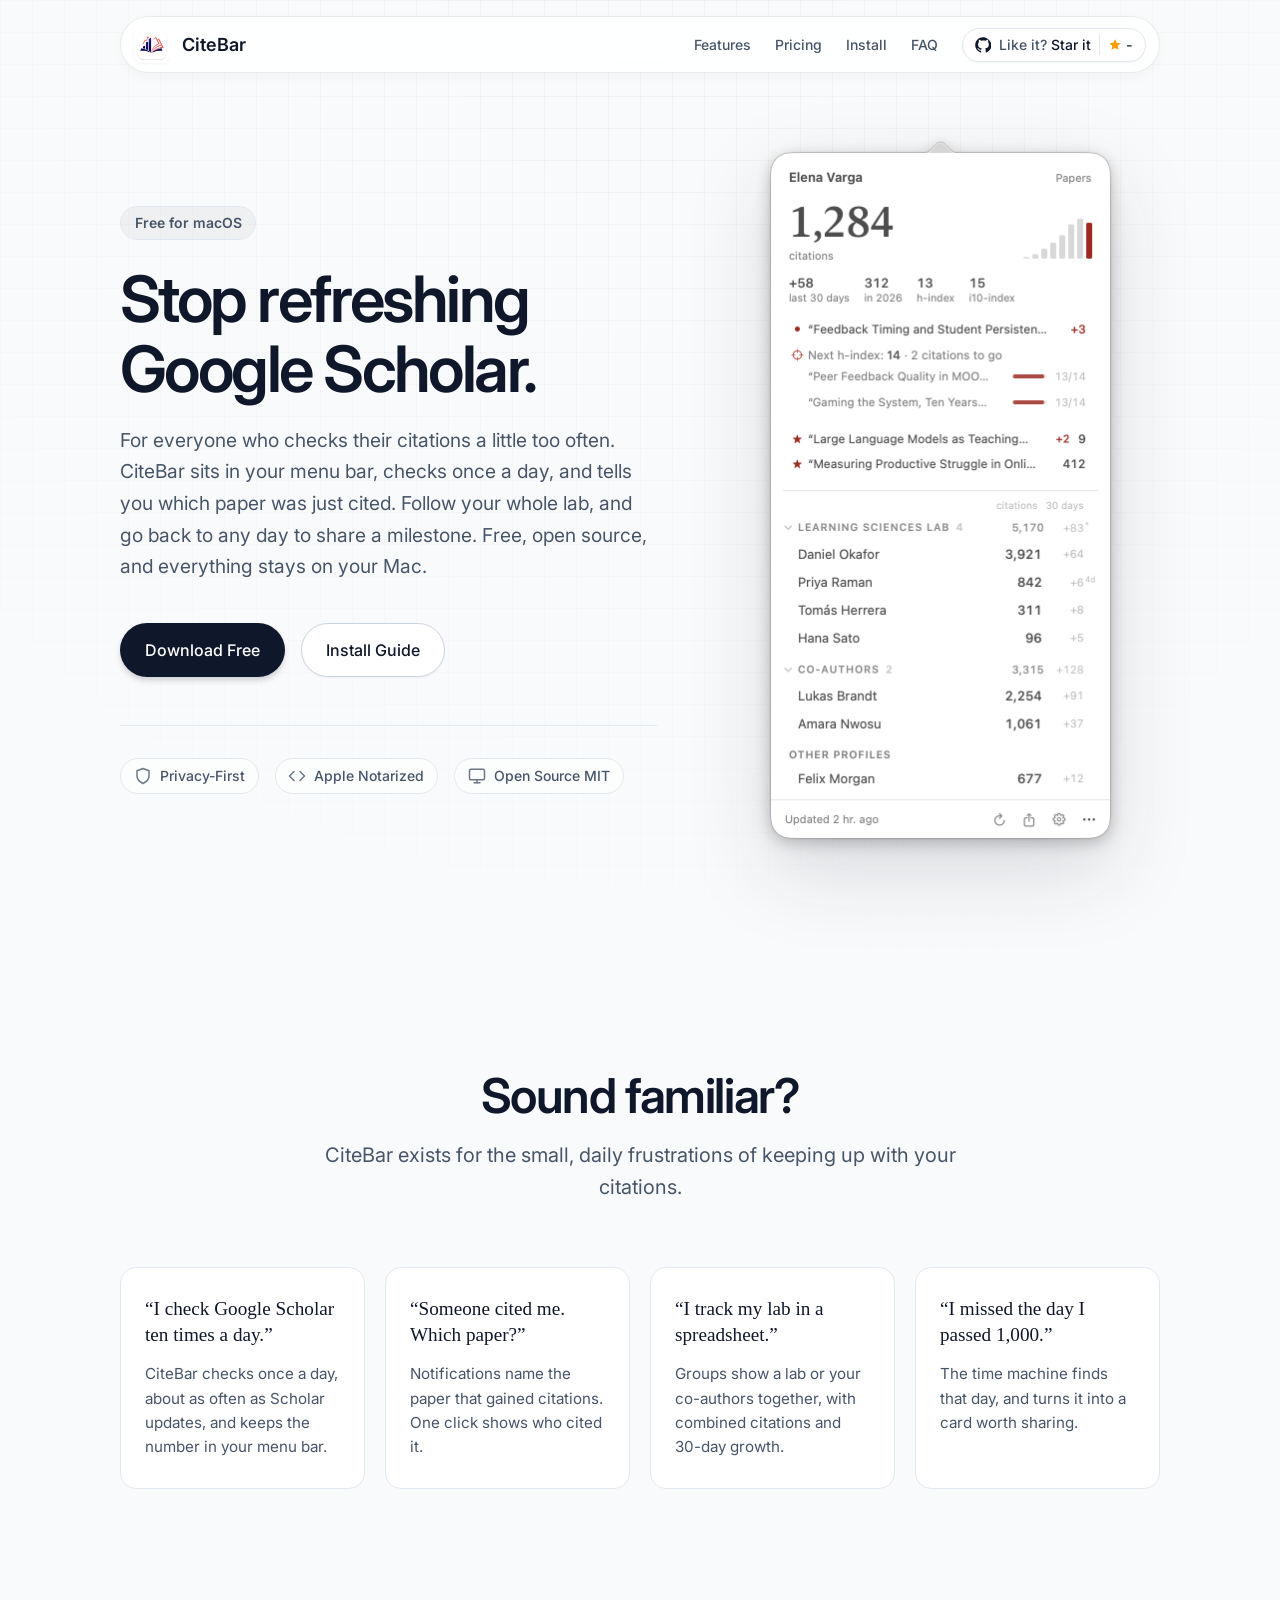
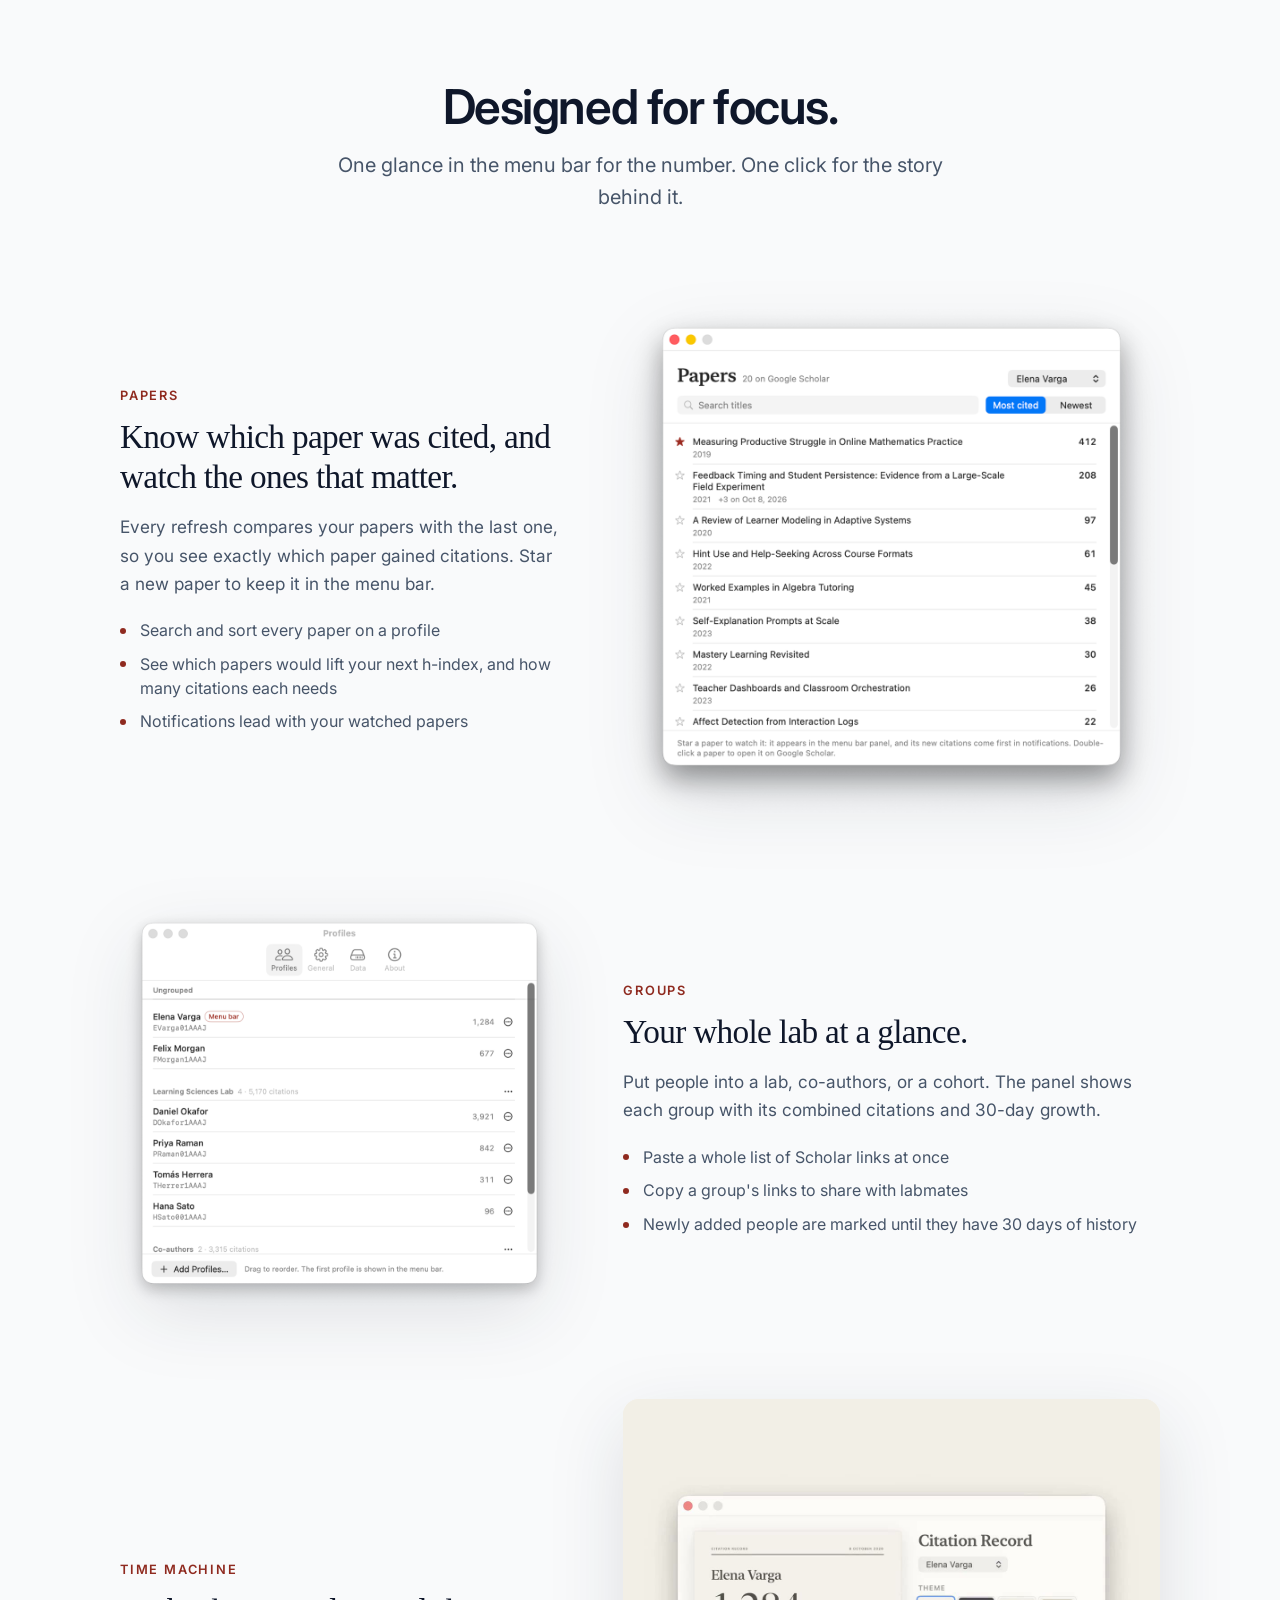
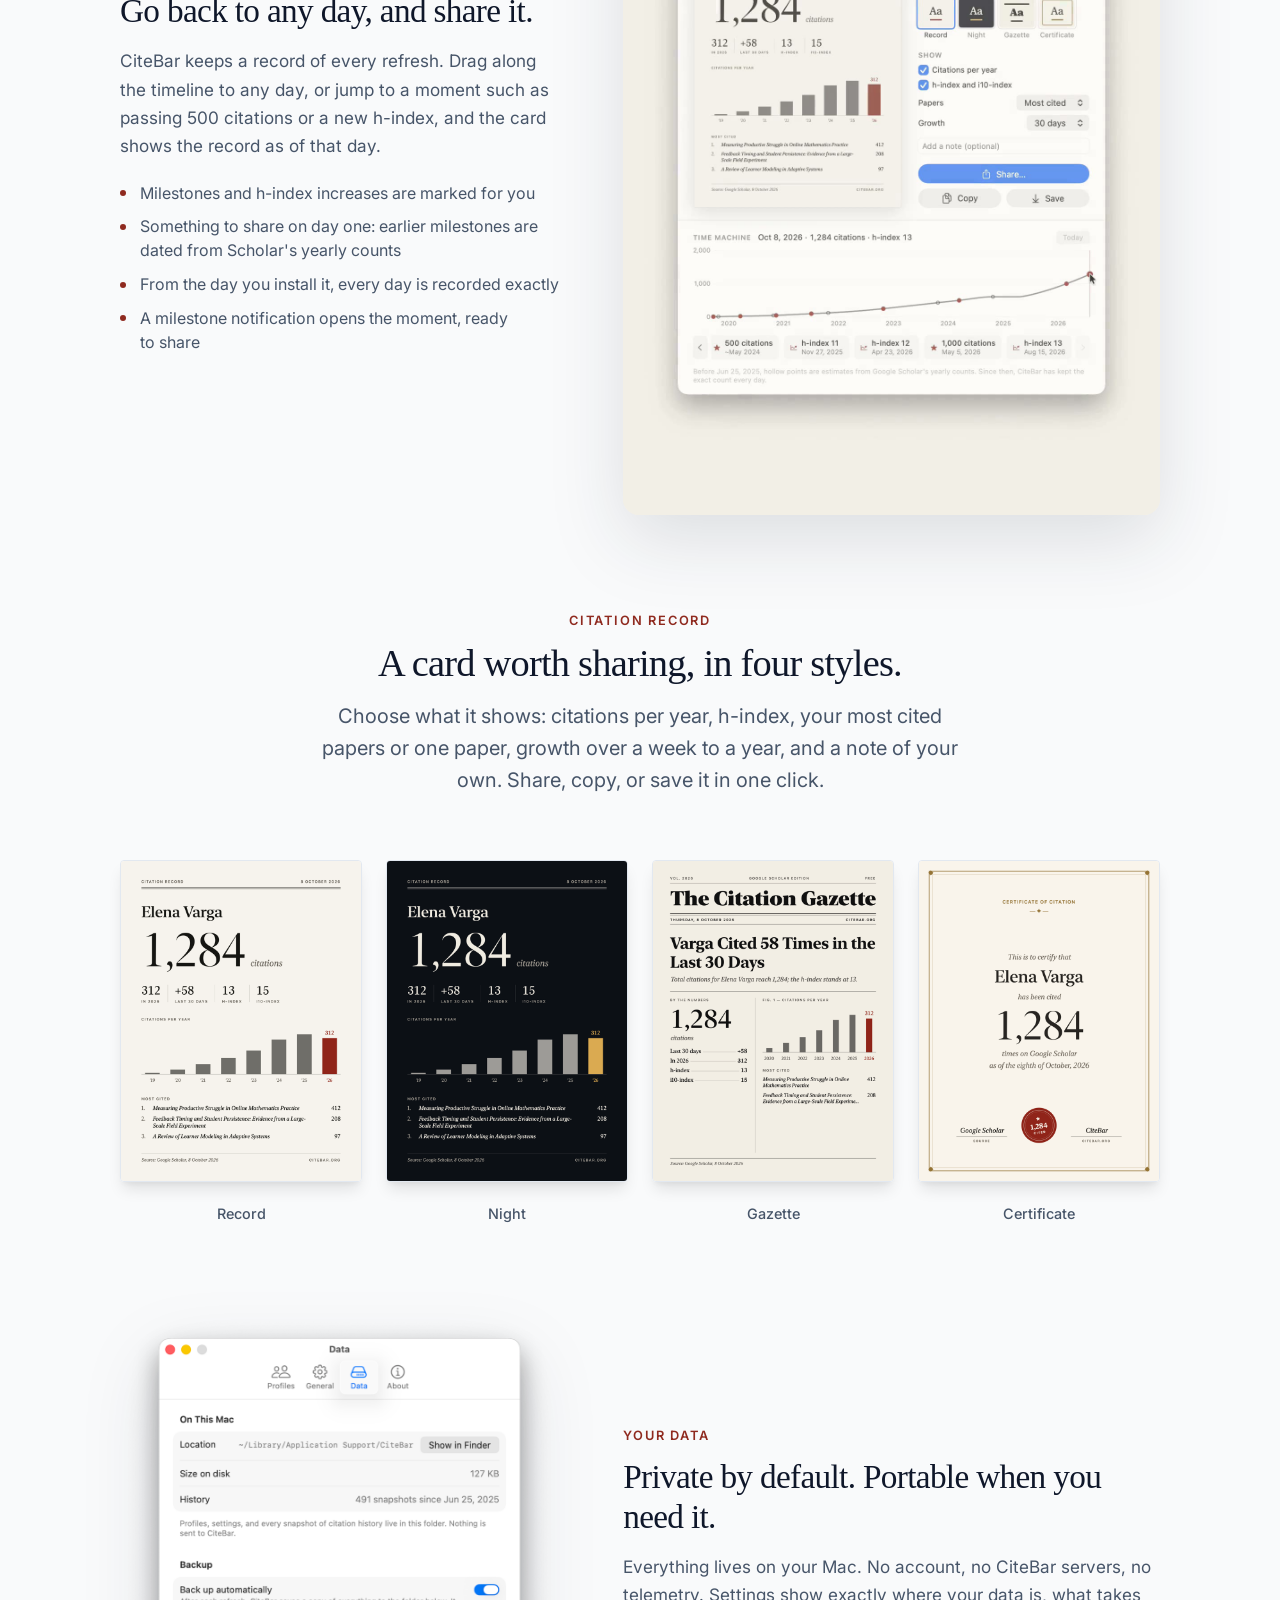
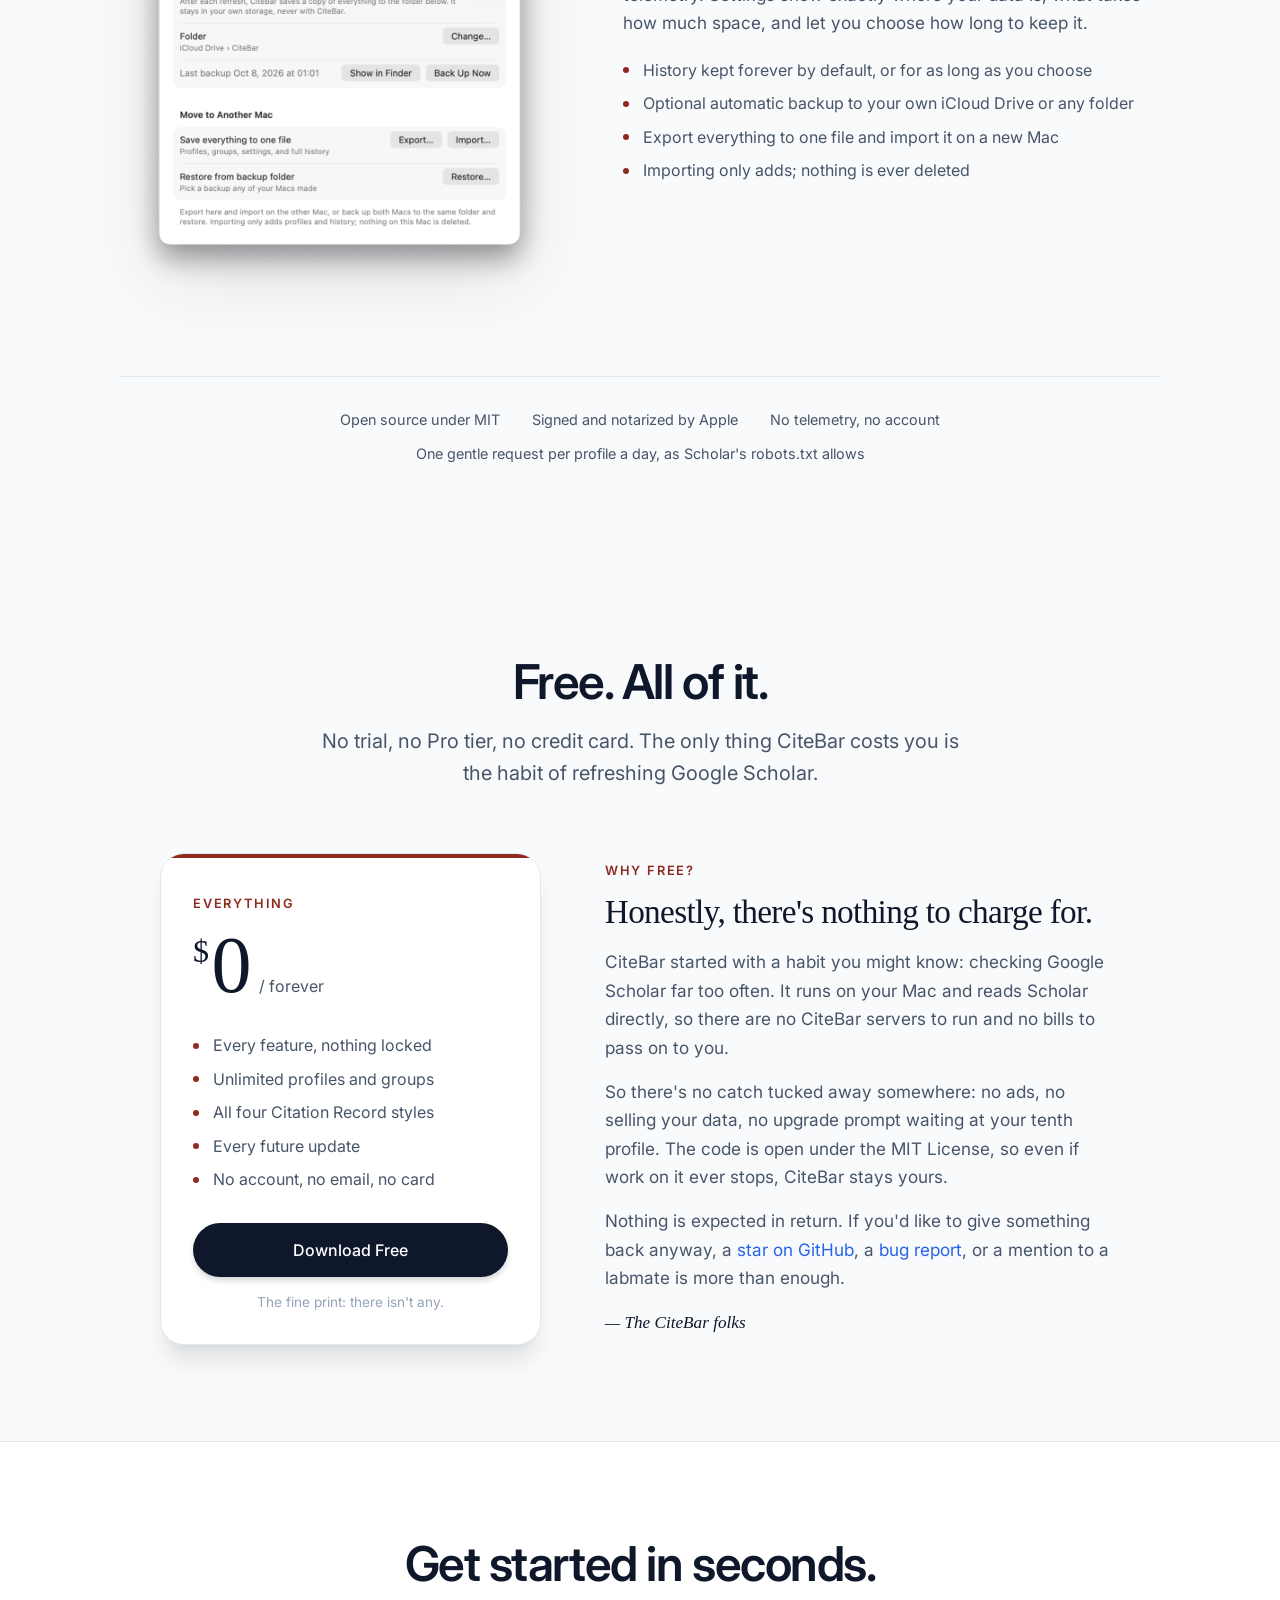
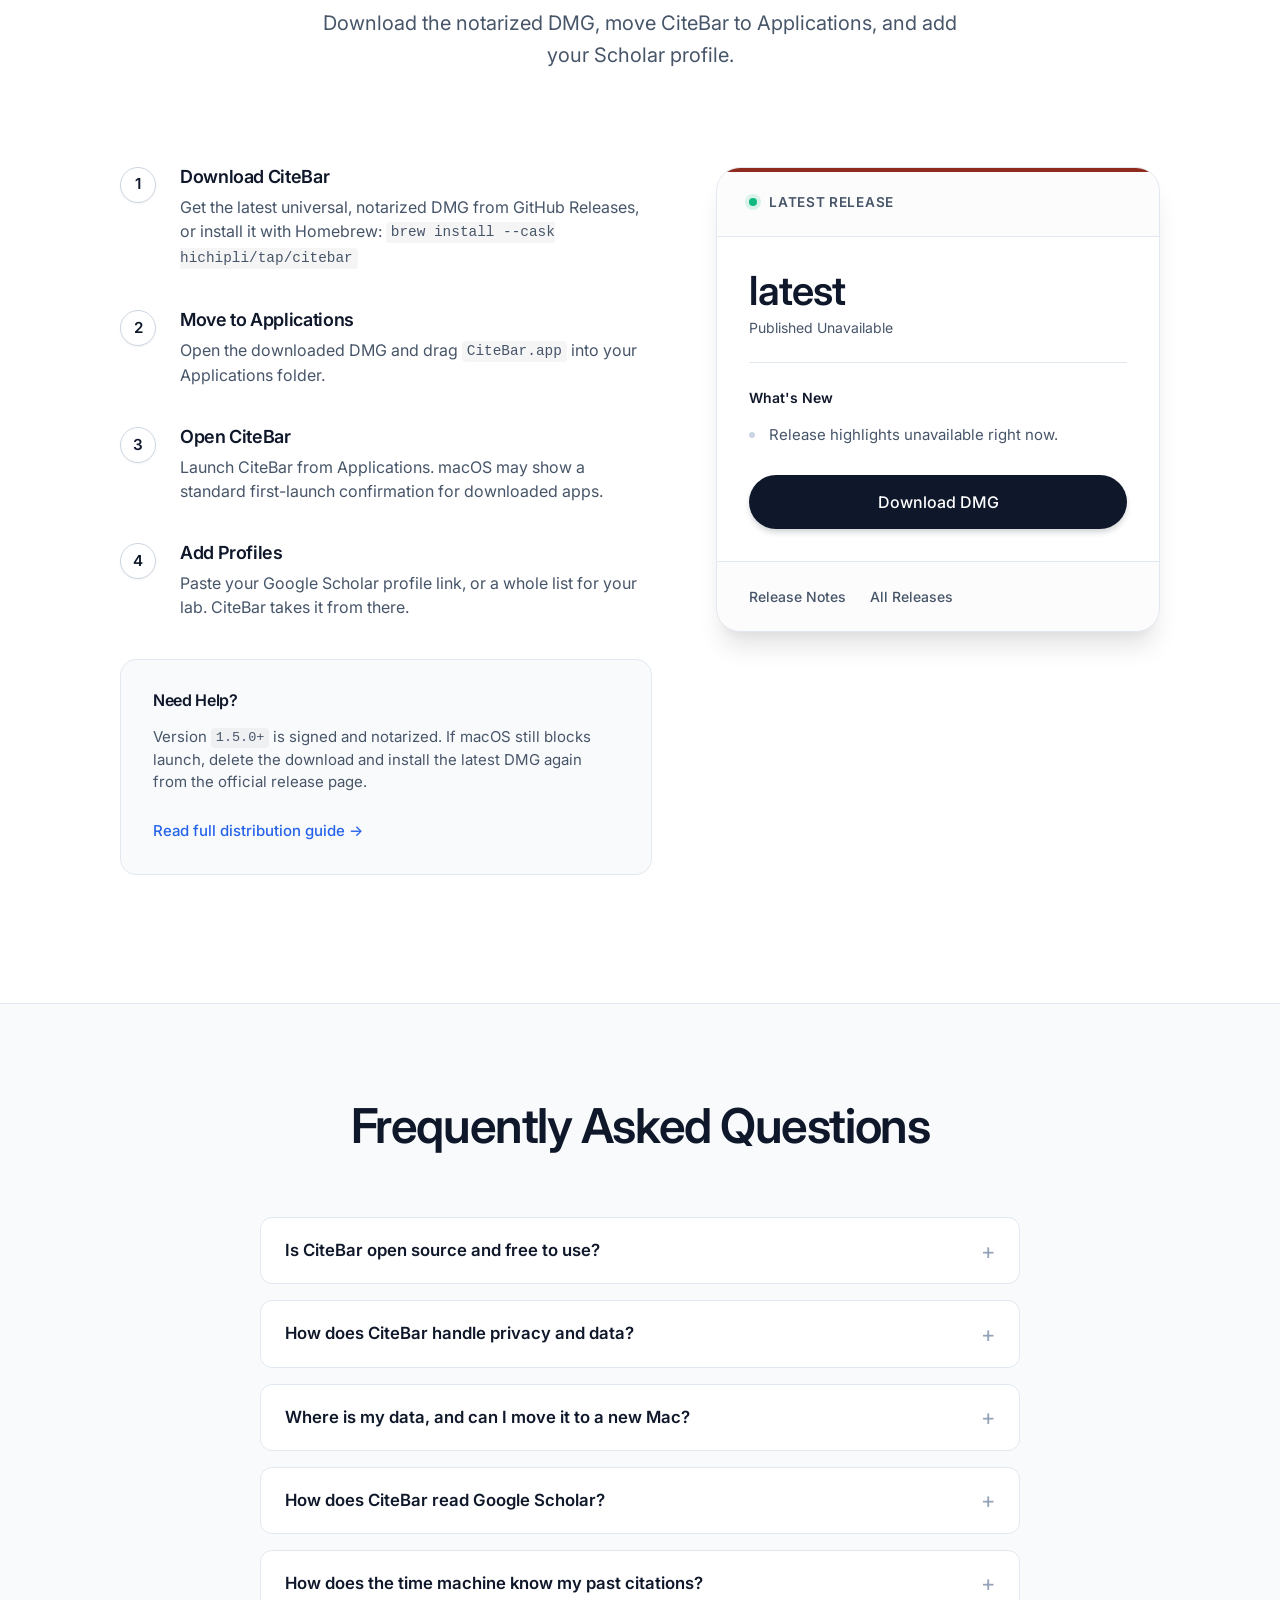
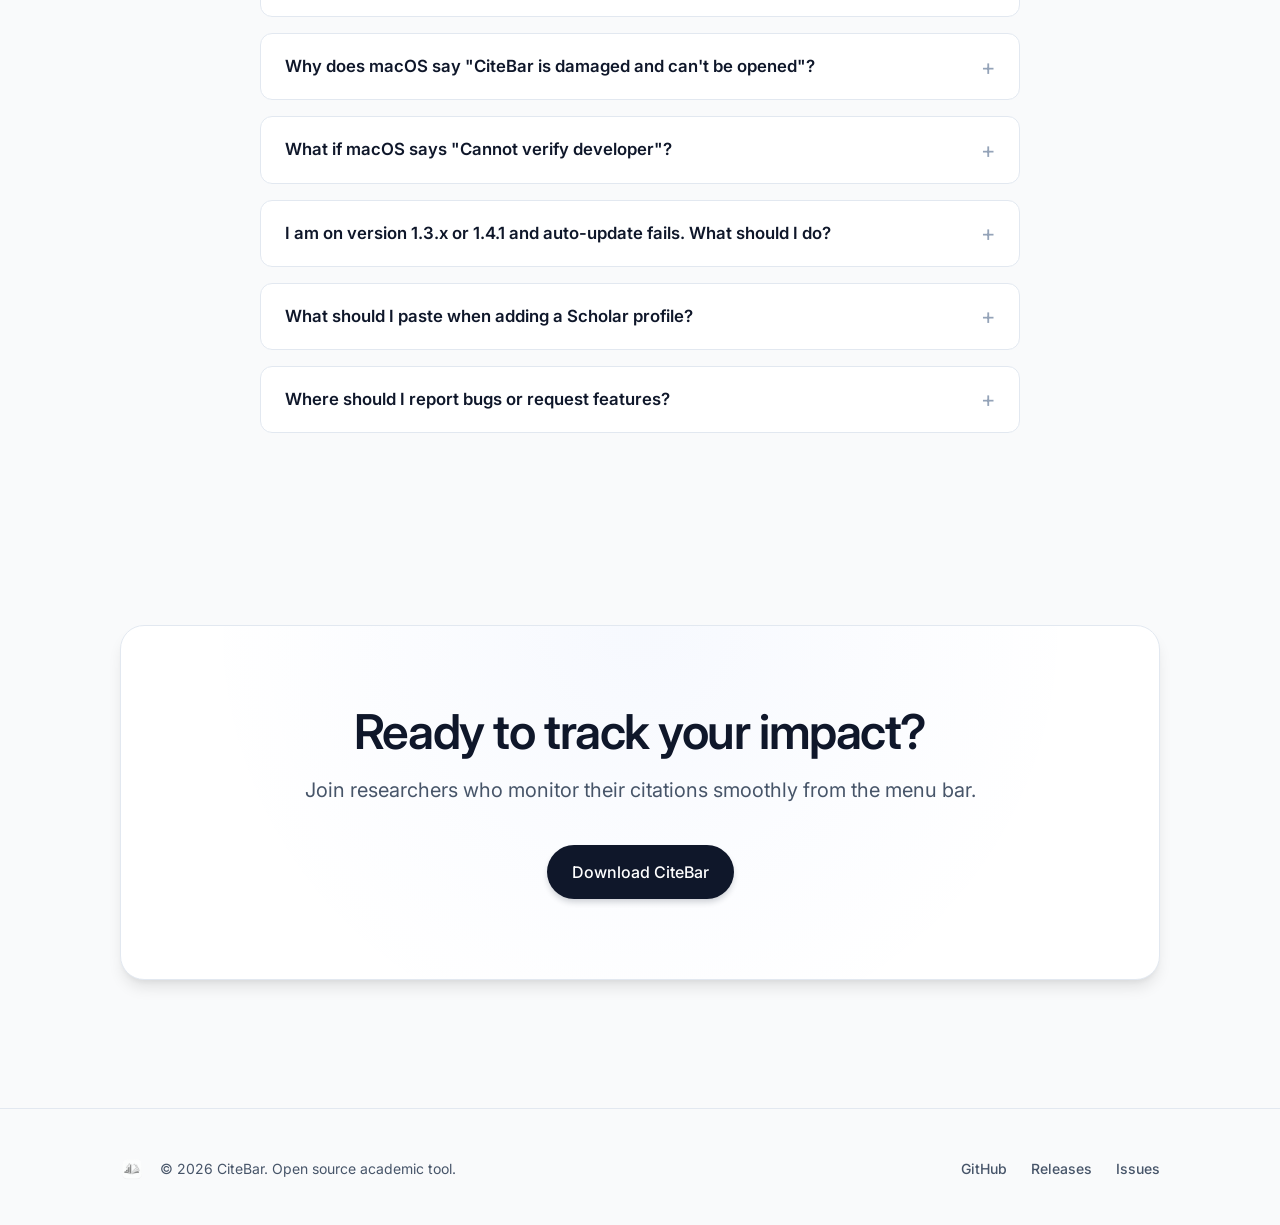
==== commit 6825cbe4: "feat(website): ask for a star in the button label and sign the note as The CiteBar folks" ====
--- a/website/index.html
+++ b/website/index.html
@@ -173,7 +173,7 @@
           <svg class="github-icon" viewBox="0 0 24 24" aria-hidden="true" focusable="false">
             <path d="M12 .3C5.5.3.3 5.6.3 12.1c0 5.2 3.4 9.6 8.1 11.2.6.1.8-.3.8-.6v-2.2c-3.3.7-4-1.6-4-1.6-.5-1.4-1.3-1.7-1.3-1.7-1.1-.8.1-.8.1-.8 1.2.1 1.9 1.3 1.9 1.3 1.1 1.8 2.8 1.3 3.5 1 .1-.8.4-1.3.8-1.6-2.7-.3-5.6-1.4-5.6-6.2 0-1.4.5-2.5 1.3-3.4-.1-.3-.6-1.6.1-3.3 0 0 1.1-.4 3.5 1.3 1-.3 2.1-.4 3.2-.4s2.1.1 3.2.4c2.4-1.7 3.5-1.3 3.5-1.3.7 1.7.2 3 .1 3.3.8.9 1.3 2 1.3 3.4 0 4.8-2.9 5.9-5.6 6.2.4.4.8 1.1.8 2.2v3.2c0 .3.2.7.8.6 4.7-1.6 8.1-6 8.1-11.2C23.7 5.6 18.4.3 12 .3z"></path>
           </svg>
-          <span class="stars-label" aria-hidden="true">Star</span>
+          <span class="stars-label" aria-hidden="true"><span class="stars-ask">Like it?</span> Star it</span>
           <span class="stars-pill" aria-hidden="true">
             <svg class="star-icon" viewBox="0 0 24 24" focusable="false">
               <path d="M12 2.25l2.92 5.92 6.54.95-4.73 4.61 1.12 6.52L12 17.17l-5.85 3.08 1.12-6.52L2.54 9.12l6.54-.95L12 2.25z"></path>
@@ -387,7 +387,7 @@
             <p>CiteBar started with a habit you might know: checking Google Scholar far too often. It runs on your Mac and reads Scholar directly, so there are no CiteBar servers to run and no bills to pass on to you.</p>
             <p>So there's no catch tucked away somewhere: no ads, no selling your data, no upgrade prompt waiting at your tenth profile. The code is open under the MIT License, so even if work on it ever stops, CiteBar stays yours.</p>
             <p>Nothing is expected in return. If you'd like to give something back anyway, a <a href="https://github.com/hichipli/CiteBar" target="_blank" rel="noreferrer">star on GitHub</a>, a <a href="https://github.com/hichipli/CiteBar/issues/new/choose" target="_blank" rel="noreferrer">bug report</a>, or a mention to a labmate is more than enough.</p>
-            <p class="signature">Chip, and everyone who has sent in an idea or a bug report</p>
+            <p class="signature">The CiteBar folks</p>
           </div>
         </div>
       </div>
--- a/website/styles.css
+++ b/website/styles.css
@@ -193,6 +193,10 @@
   border-right: 1px solid var(--border);
 }
 
+.stars-ask {
+  color: var(--text-secondary);
+}
+
 .github-icon {
   width: 16px;
   height: 16px;
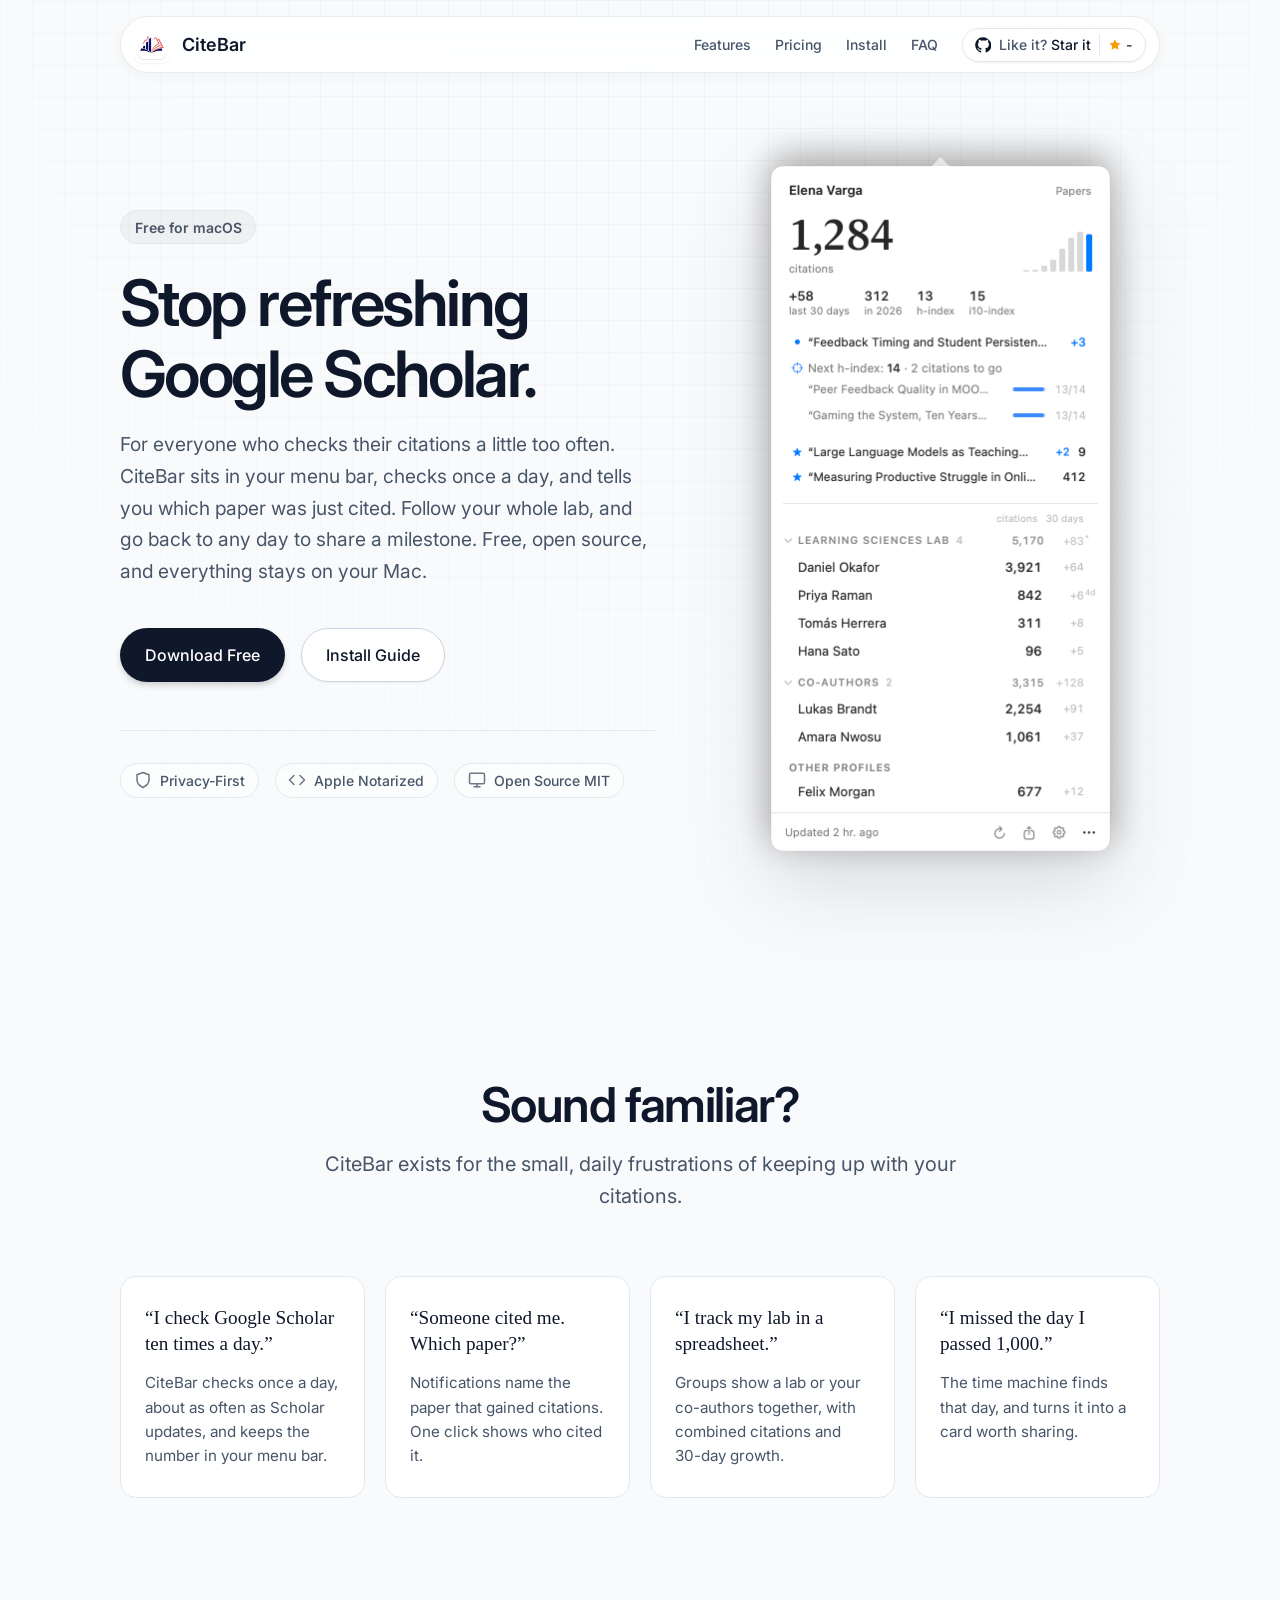
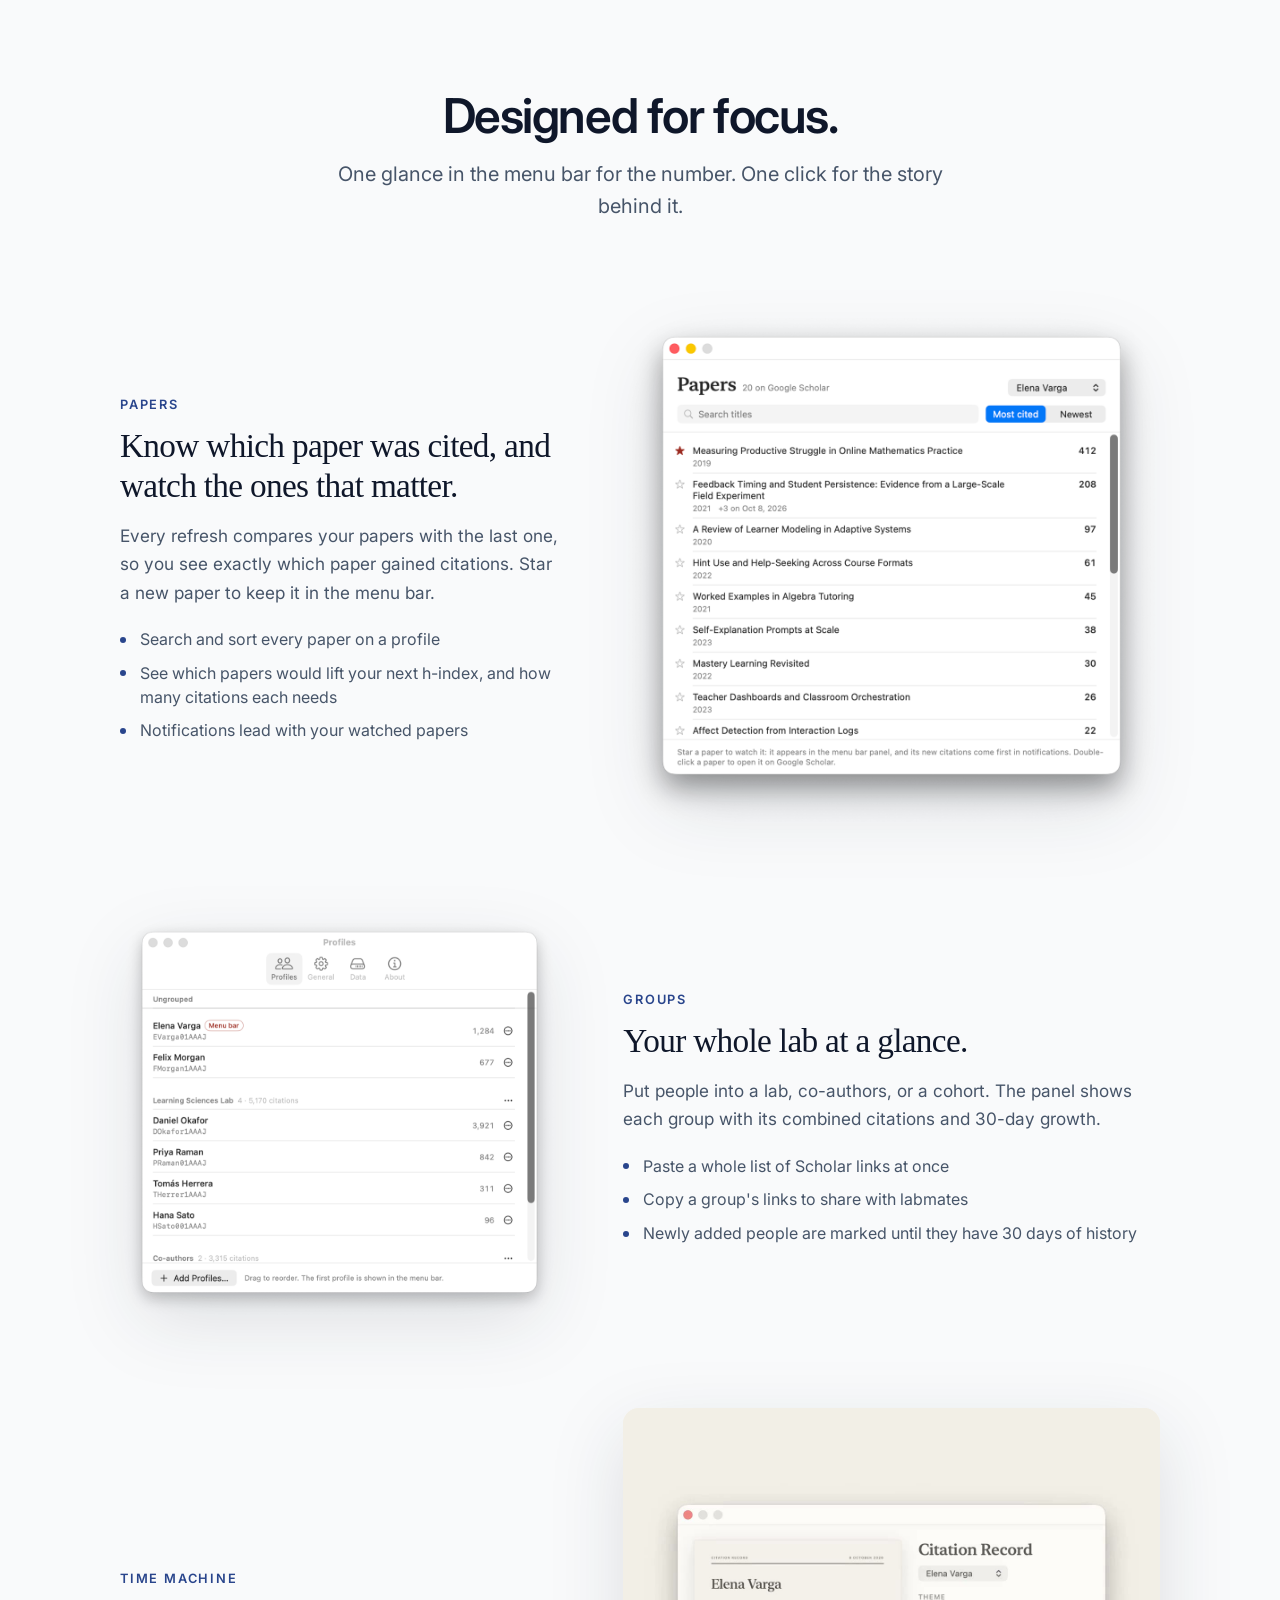
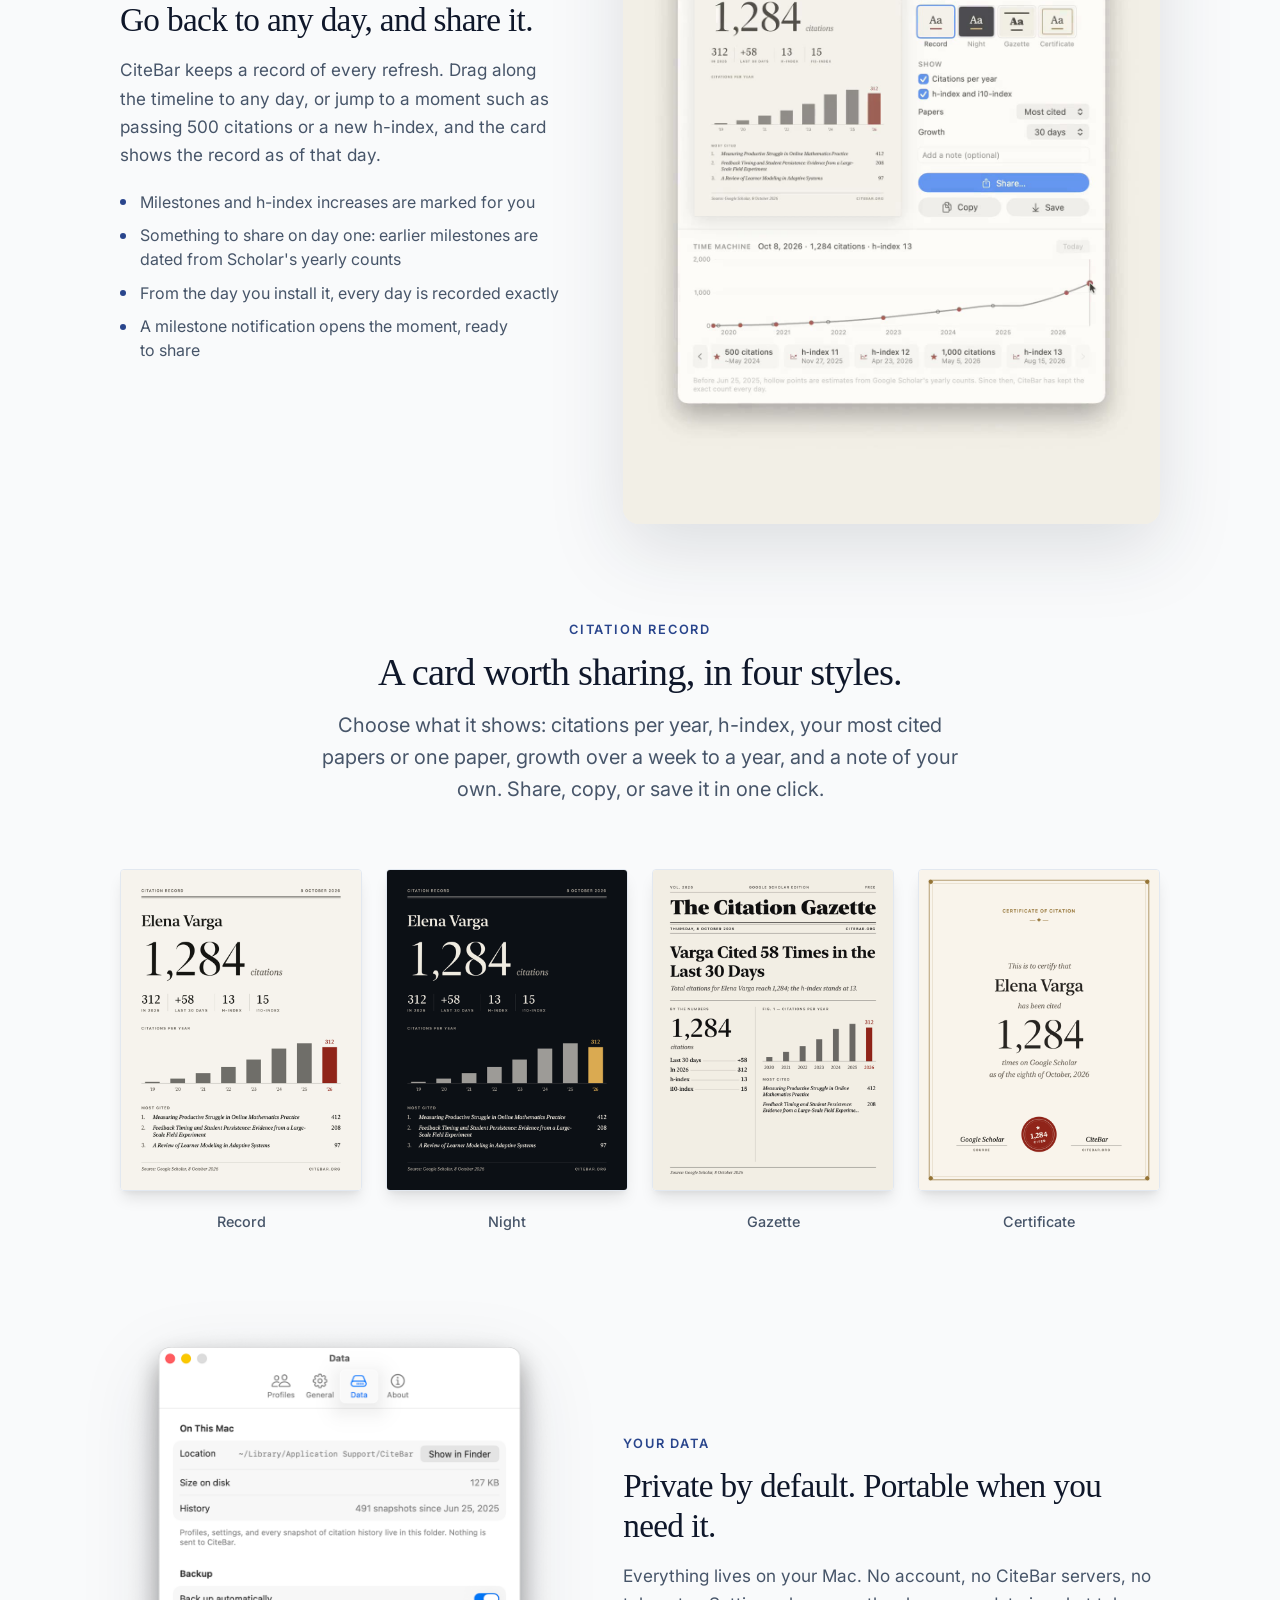
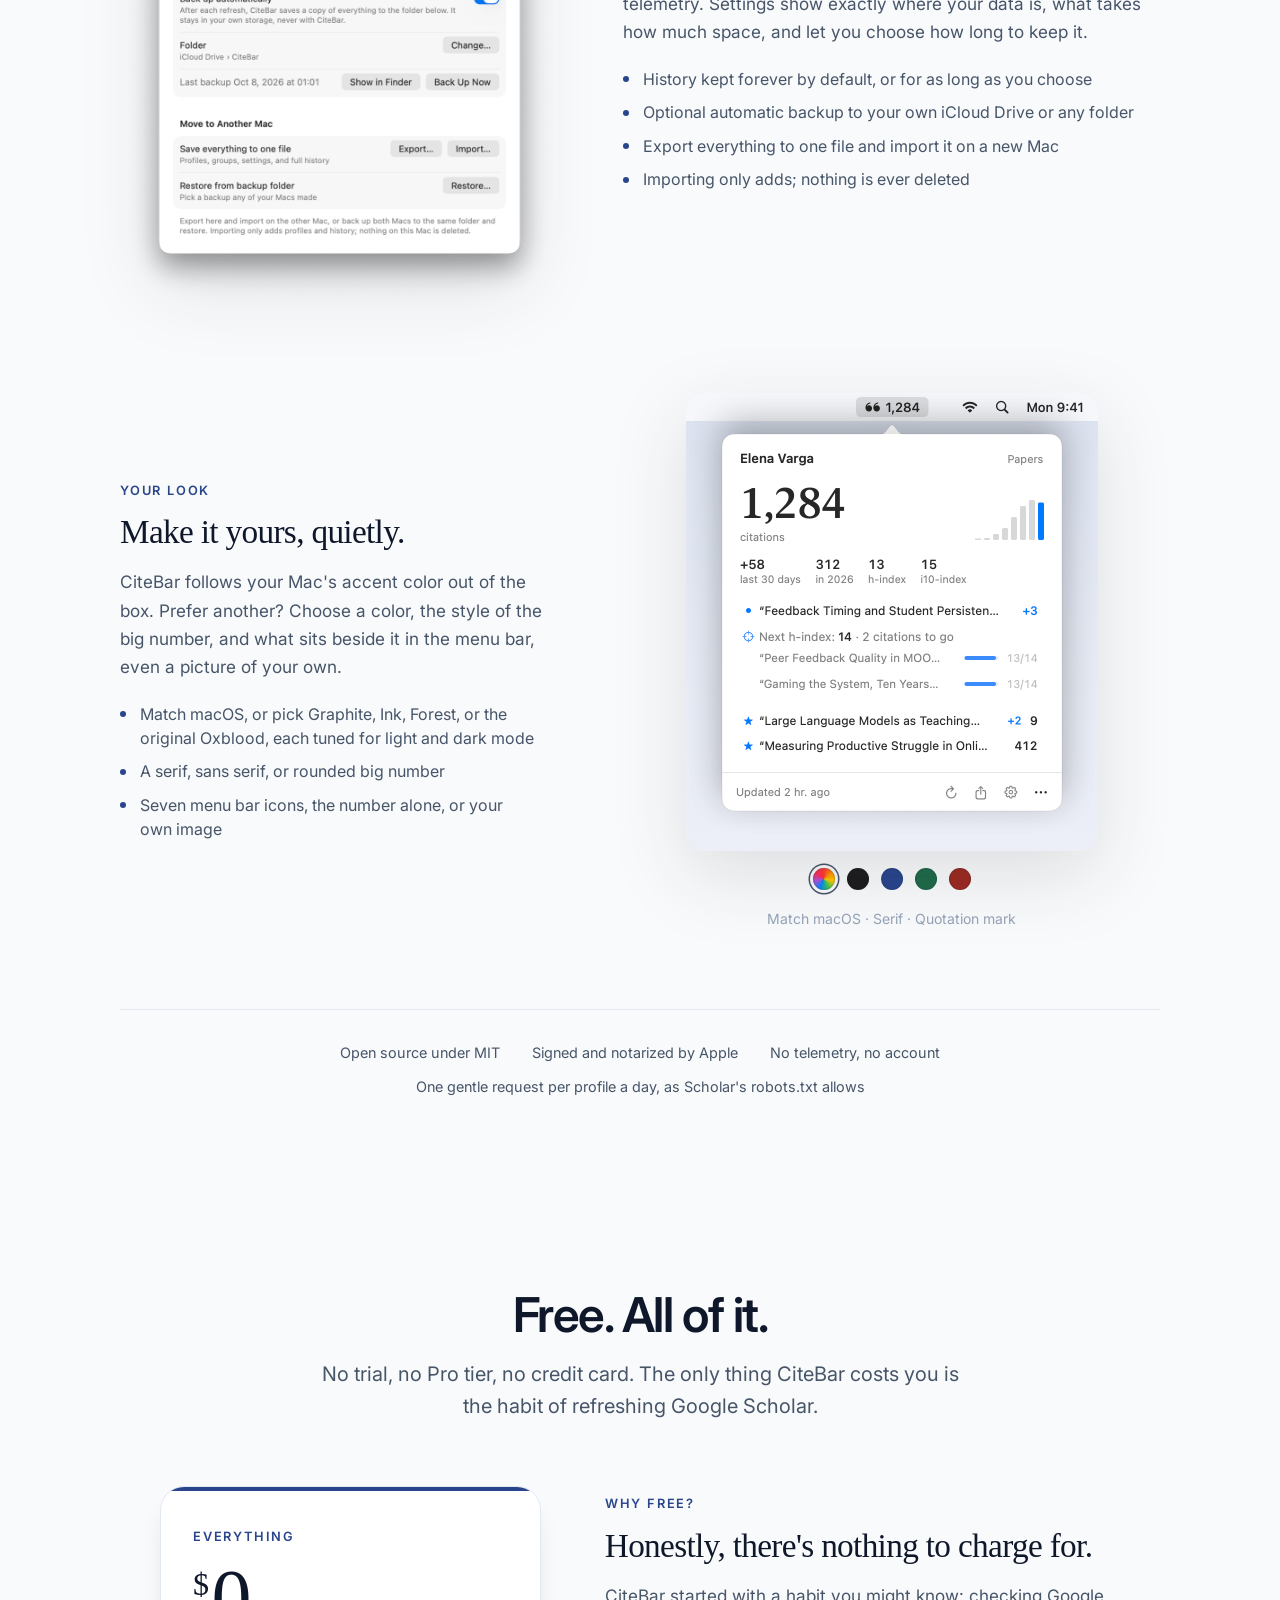
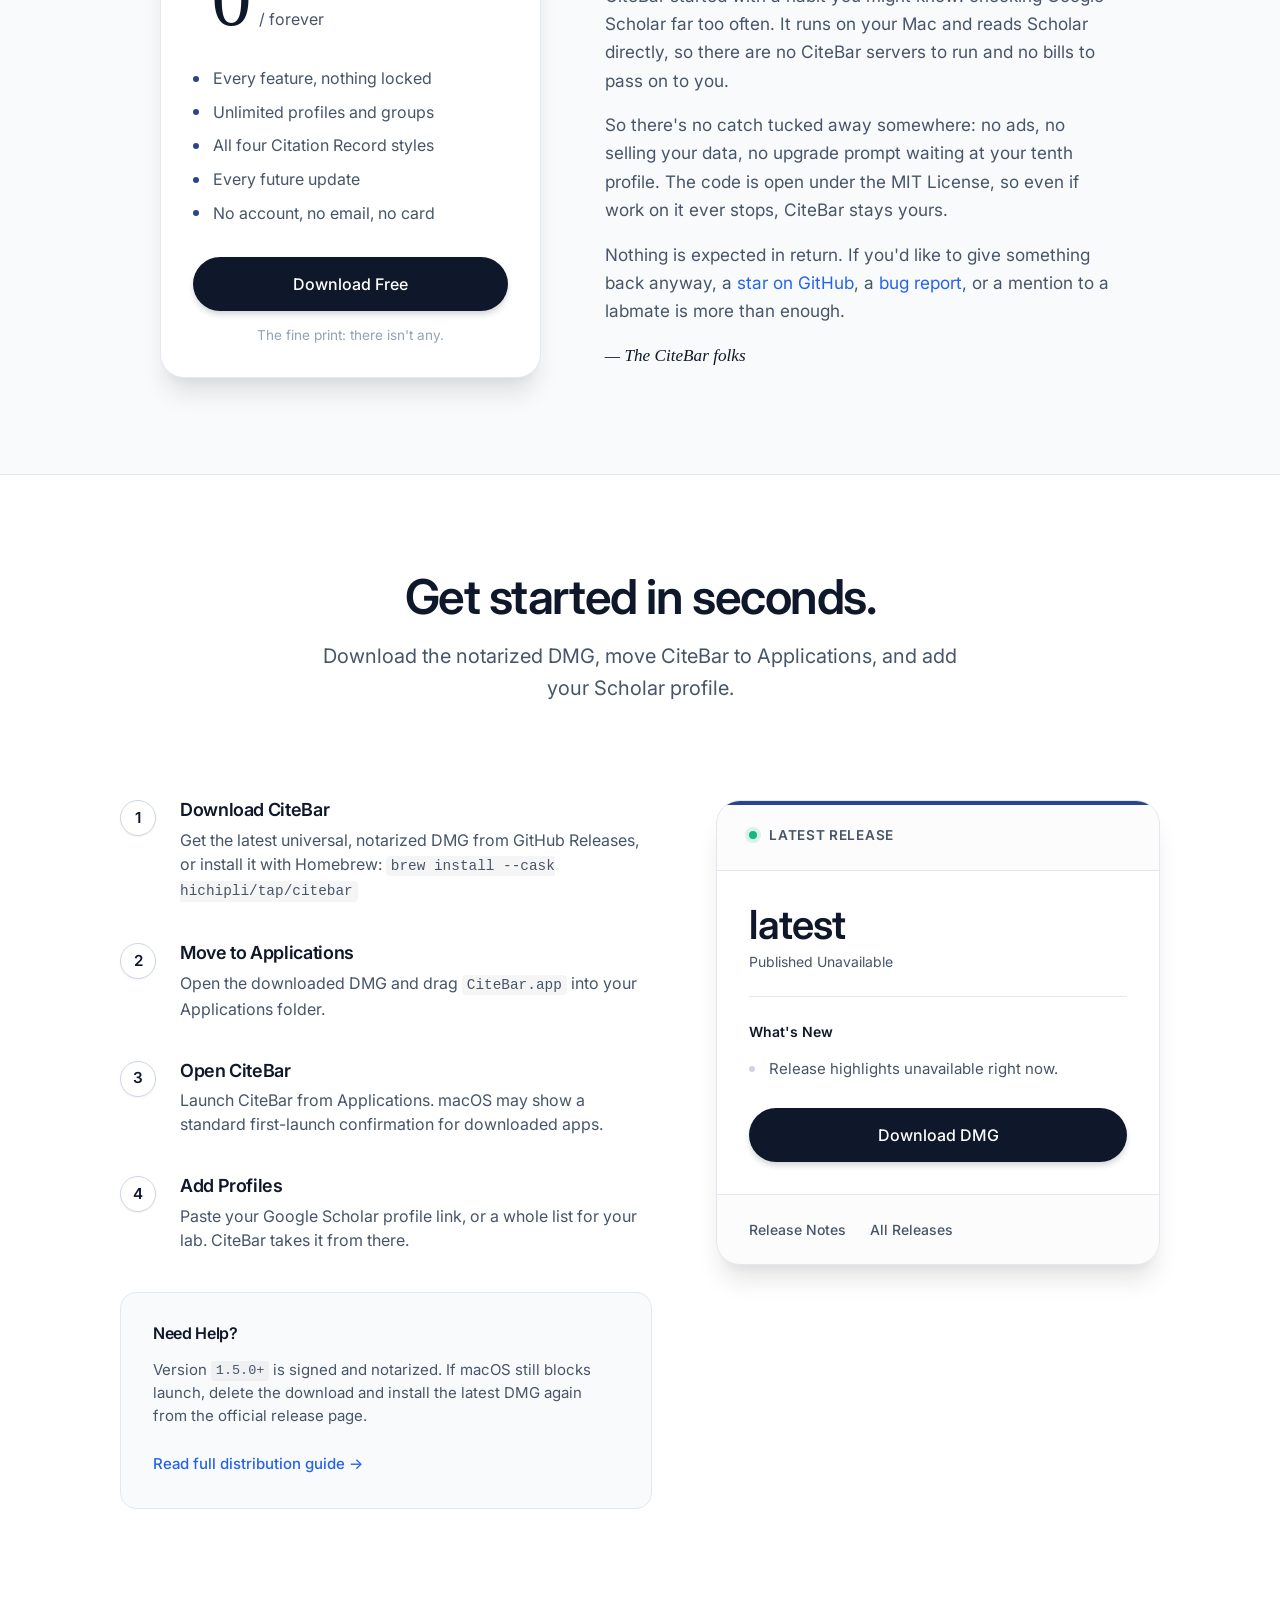
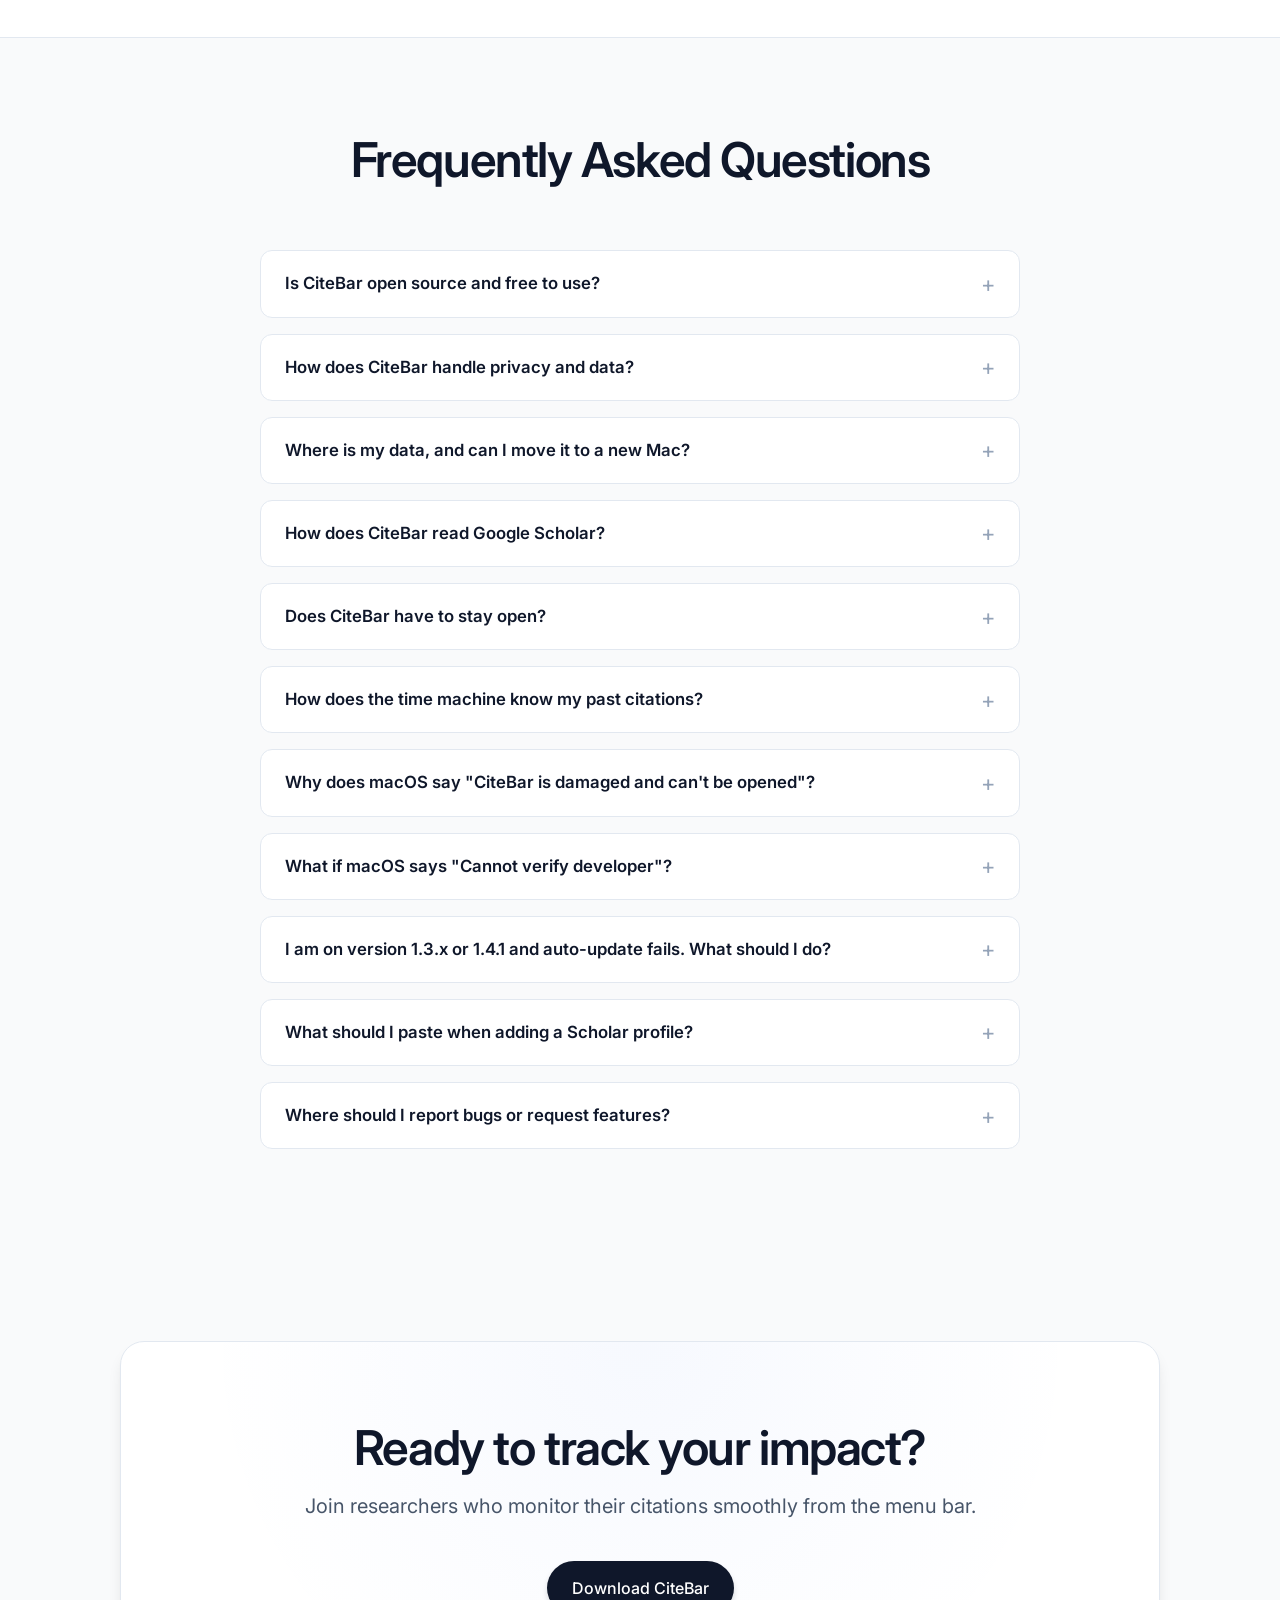
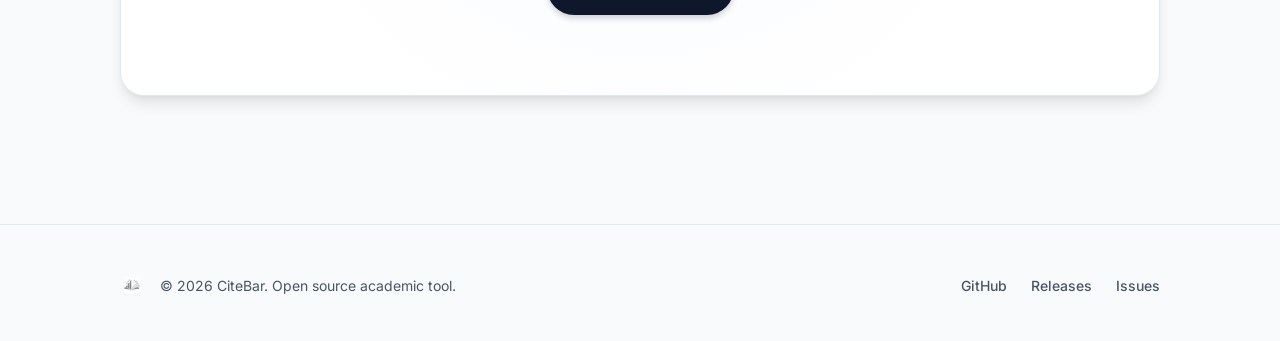
==== commit f0b8221b: "docs(site): show the new looks, background updates, and calmer accents - Hero panel in the new defau" ====
--- a/website/index.html
+++ b/website/index.html
@@ -101,7 +101,15 @@
         "name": "How does CiteBar read Google Scholar?",
         "acceptedAnswer": {
           "@type": "Answer",
-          "text": "Google Scholar has no public API, so CiteBar reads public profile pages, the same page you see in a browser. It makes one request per profile, once a day by default, spaced a few seconds apart, as Scholar's robots.txt allows. If Scholar asks it to slow down, CiteBar backs off and retries later on its own."
+          "text": "Google Scholar has no public API, so CiteBar reads public profile pages, the same page you see in a browser. It makes one request per profile, once a day by default, spaced a few seconds apart, as Scholar's robots.txt allows. If Scholar asks it to slow down or blocks a network for a while, CiteBar backs off, says so in the menu, and tries again on its own, right away if you switch networks."
+        }
+      },
+      {
+        "@type": "Question",
+        "name": "Does CiteBar have to stay open?",
+        "acceptedAnswer": {
+          "@type": "Answer",
+          "text": "No. Turn on Keep updating after quitting in Settings › General, and CiteBar keeps checking on its usual schedule after you quit, with the same notifications. It offers this the first time you quit, and you can turn it off there or in System Settings › General › Login Items."
         }
       },
       {
@@ -149,7 +157,7 @@
         "name": "Where should I report bugs or request features?",
         "acceptedAnswer": {
           "@type": "Answer",
-          "text": "Use GitHub Issues at https://github.com/hichipli/CiteBar/issues/new/choose and include macOS version, CiteBar version, and screenshots when possible."
+          "text": "In CiteBar, Settings › About › Report an Issue opens a short form with your CiteBar and macOS versions already filled in. You can also use GitHub Issues at https://github.com/hichipli/CiteBar/issues/new/choose."
         }
       }
     ]
@@ -349,6 +357,30 @@
           <img class="feature-shot" src="assets/data.png" width="489" height="650" loading="lazy" alt="The Data tab: storage location and size, automatic backup to iCloud Drive, and export and import.">
         </div>
 
+        <div class="feature-row reveal">
+          <div class="feature-text">
+            <p class="eyebrow">Your look</p>
+            <h3>Make it yours, quietly.</h3>
+            <p>CiteBar follows your Mac's accent color out of the box. Prefer another? Choose a color, the style of the big number, and what sits beside it in the menu bar, even a picture of your own.</p>
+            <ul class="feature-points">
+              <li>Match macOS, or pick Graphite, Ink, Forest, or the original Oxblood, each tuned for light and dark mode</li>
+              <li>A serif, sans serif, or rounded big number</li>
+              <li>Seven menu bar icons, the number alone, or your own image</li>
+            </ul>
+          </div>
+          <figure class="look-demo">
+            <img id="look-shot" class="feature-shot" src="assets/look-system.png" width="412" height="458" loading="lazy" alt="The CiteBar panel opened from a quotation mark and 1,284 in the menu bar, in the Mac's blue accent with a serif number.">
+            <div class="look-swatches" role="group" aria-label="Try a look">
+              <button type="button" aria-pressed="true" aria-label="Match macOS" title="Match macOS" data-look="system" data-caption="Match macOS · Serif · Quotation mark" data-alt="The CiteBar panel opened from a quotation mark and 1,284 in the menu bar, in the Mac's blue accent with a serif number." style="--swatch: conic-gradient(#ff3b30, #ff9500, #ffcc00, #34c759, #0a84ff, #af52de, #ff2d55, #ff3b30)"></button>
+              <button type="button" aria-pressed="false" aria-label="Graphite" title="Graphite" data-look="graphite" data-caption="Graphite in dark mode · Sans serif · Number only" data-alt="The CiteBar panel in dark mode with graphite accents and a sans serif number, opened from 1,284 alone in the menu bar." style="--swatch: #1d1d1f"></button>
+              <button type="button" aria-pressed="false" aria-label="Ink" title="Ink" data-look="ink" data-caption="Ink · Sans serif · Graduation cap" data-alt="The CiteBar panel in deep ink blue with a sans serif number, opened from a graduation cap and 1,284 in the menu bar." style="--swatch: #29458c"></button>
+              <button type="button" aria-pressed="false" aria-label="Forest" title="Forest" data-look="forest" data-caption="Forest · Rounded · Sparkles" data-alt="The CiteBar panel in forest green with a rounded number, opened from sparkles and 1,284 in the menu bar." style="--swatch: #1f6b4a"></button>
+              <button type="button" aria-pressed="false" aria-label="Oxblood" title="Oxblood" data-look="oxblood" data-caption="Oxblood, the original · Serif · Classic" data-alt="The CiteBar panel in the original oxblood with a serif number, opened from the classic book icon in the menu bar." style="--swatch: #9c2b21"></button>
+            </div>
+            <figcaption id="look-caption" aria-live="polite">Match macOS · Serif · Quotation mark</figcaption>
+          </figure>
+        </div>
+
         <div class="trust-strip reveal">
           <span>Open source under MIT</span>
           <span>Signed and notarized by Apple</span>
@@ -495,7 +527,13 @@
           <details class="faq-item" name="faq">
             <summary>How does CiteBar read Google Scholar?</summary>
             <div class="faq-content">
-              <p>Google Scholar has no public API, so CiteBar reads public profile pages, the same page you see in a browser. It makes one request per profile, once a day by default, spaced a few seconds apart, as Scholar's robots.txt allows. If Scholar asks it to slow down, CiteBar backs off and retries later on its own.</p>
+              <p>Google Scholar has no public API, so CiteBar reads public profile pages, the same page you see in a browser. It makes one request per profile, once a day by default, spaced a few seconds apart, as Scholar's robots.txt allows. If Scholar asks it to slow down or blocks a network for a while, CiteBar backs off, says so in the menu, and tries again on its own, right away if you switch networks.</p>
+            </div>
+          </details>
+          <details class="faq-item" name="faq">
+            <summary>Does CiteBar have to stay open?</summary>
+            <div class="faq-content">
+              <p>No. Turn on Keep updating after quitting in Settings › General, and CiteBar keeps checking on its usual schedule after you quit, with the same notifications. It offers this the first time you quit, and you can turn it off there or in System Settings › General › Login Items.</p>
             </div>
           </details>
           <details class="faq-item" name="faq">
@@ -535,7 +573,7 @@
           <details class="faq-item" name="faq">
             <summary>Where should I report bugs or request features?</summary>
             <div class="faq-content">
-              <p>Please use <a href="https://github.com/hichipli/CiteBar/issues/new/choose" target="_blank" rel="noreferrer">GitHub Issues</a> to report any problems or suggest new ideas. Be sure to include your macOS version and CiteBar version when reporting bugs.</p>
+              <p>In CiteBar, Settings › About › Report an Issue opens a short form with your CiteBar and macOS versions already filled in. You can also go straight to <a href="https://github.com/hichipli/CiteBar/issues/new/choose" target="_blank" rel="noreferrer">GitHub Issues</a> to report a problem or suggest an idea.</p>
             </div>
           </details>
         </div>
--- a/website/styles.css
+++ b/website/styles.css
@@ -13,6 +13,8 @@
   --accent: #0f172a;
   --accent-hover: #334155;
   --accent-blue: #2563eb;
+  /* Ink, one of the app's accents: eyebrows, list marks, and card rules. */
+  --brand: #29458c;
   
   --shadow-sm: 0 1px 2px 0 rgba(0, 0, 0, 0.05);
   --shadow-md: 0 4px 6px -1px rgba(0, 0, 0, 0.1), 0 2px 4px -1px rgba(0, 0, 0, 0.06);
@@ -438,7 +440,7 @@
   position: absolute;
   top: 0; left: 0; right: 0;
   height: 4px;
-  background: #8f2a1f;
+  background: var(--brand);
 }
 
 .card-header {
@@ -1017,7 +1019,7 @@
   font-weight: 600;
   letter-spacing: 0.14em;
   text-transform: uppercase;
-  color: #8f2a1f;
+  color: var(--brand);
   margin-bottom: 0.75rem;
 }
 
@@ -1069,13 +1071,64 @@
   width: 6px;
   height: 6px;
   border-radius: 50%;
-  background: #8f2a1f;
+  background: var(--brand);
 }
 
 .feature-shot {
   width: 100%;
   height: auto;
   filter: drop-shadow(0 24px 36px rgba(15, 23, 42, 0.12));
+}
+
+/* "Make it yours": the panel in each look, picked with swatches like the app's own */
+.look-demo {
+  display: grid;
+  justify-items: center;
+  gap: 1.1rem;
+}
+
+.look-demo .feature-shot {
+  max-width: 412px;
+  transition: opacity 0.2s ease;
+}
+
+.look-demo .feature-shot.is-switching {
+  opacity: 0.55;
+}
+
+.look-swatches {
+  display: flex;
+  gap: 0.75rem;
+}
+
+.look-swatches button {
+  width: 22px;
+  height: 22px;
+  border: 0;
+  border-radius: 50%;
+  background: var(--swatch);
+  box-shadow: inset 0 0 0 1px rgba(15, 23, 42, 0.14), 0 0 0 3px var(--bg-base), 0 0 0 4.5px transparent;
+  cursor: pointer;
+  transition: box-shadow 0.15s ease, transform 0.15s ease;
+}
+
+.look-swatches button:hover {
+  transform: scale(1.08);
+}
+
+.look-swatches button[aria-pressed="true"] {
+  box-shadow: inset 0 0 0 1px rgba(15, 23, 42, 0.14), 0 0 0 3px var(--bg-base), 0 0 0 4.5px var(--text-secondary);
+}
+
+.look-swatches button:focus-visible {
+  outline: 2px solid var(--brand);
+  outline-offset: 5px;
+}
+
+.look-demo figcaption {
+  font-size: 0.875rem;
+  color: var(--text-tertiary);
+  min-height: 1.3em;
 }
 
 /* Card gallery */
@@ -1193,7 +1246,7 @@
   position: absolute;
   top: 0; left: 0; right: 0;
   height: 4px;
-  background: #8f2a1f;
+  background: var(--brand);
 }
 
 .price {
